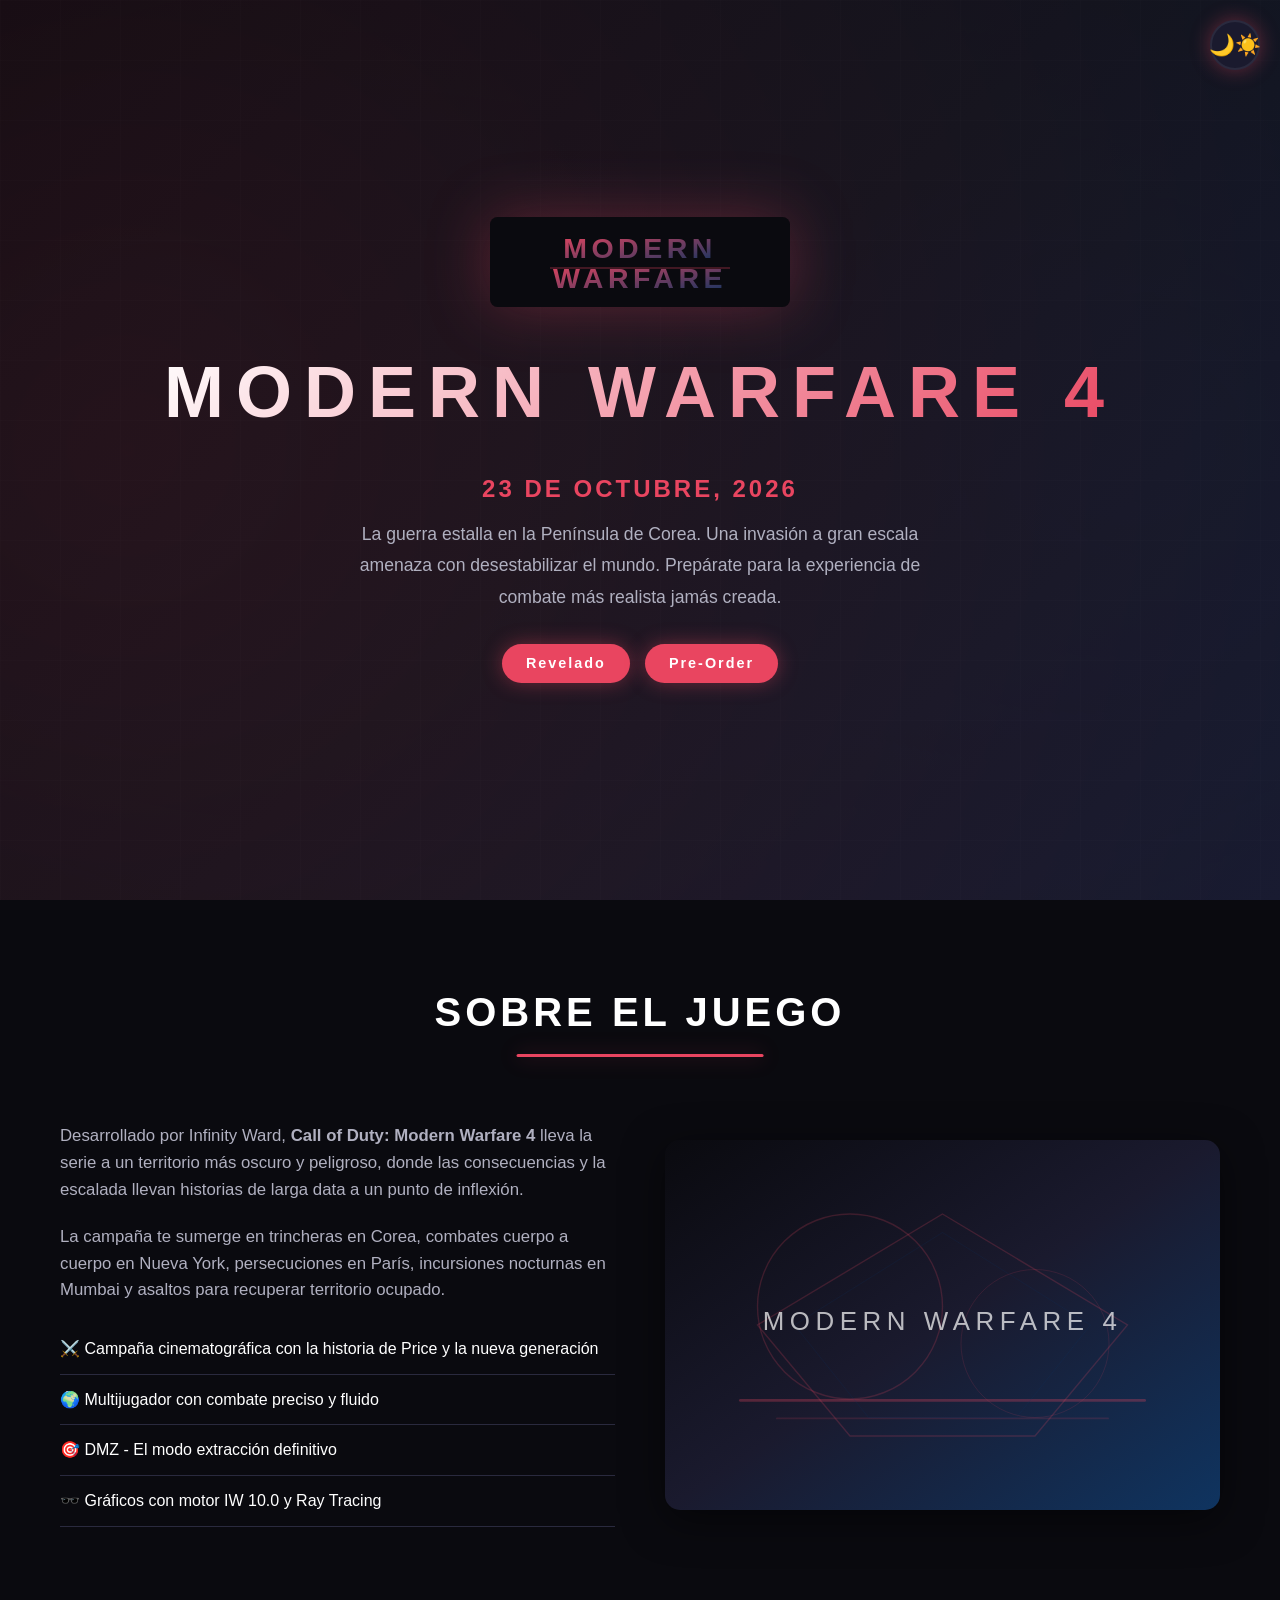
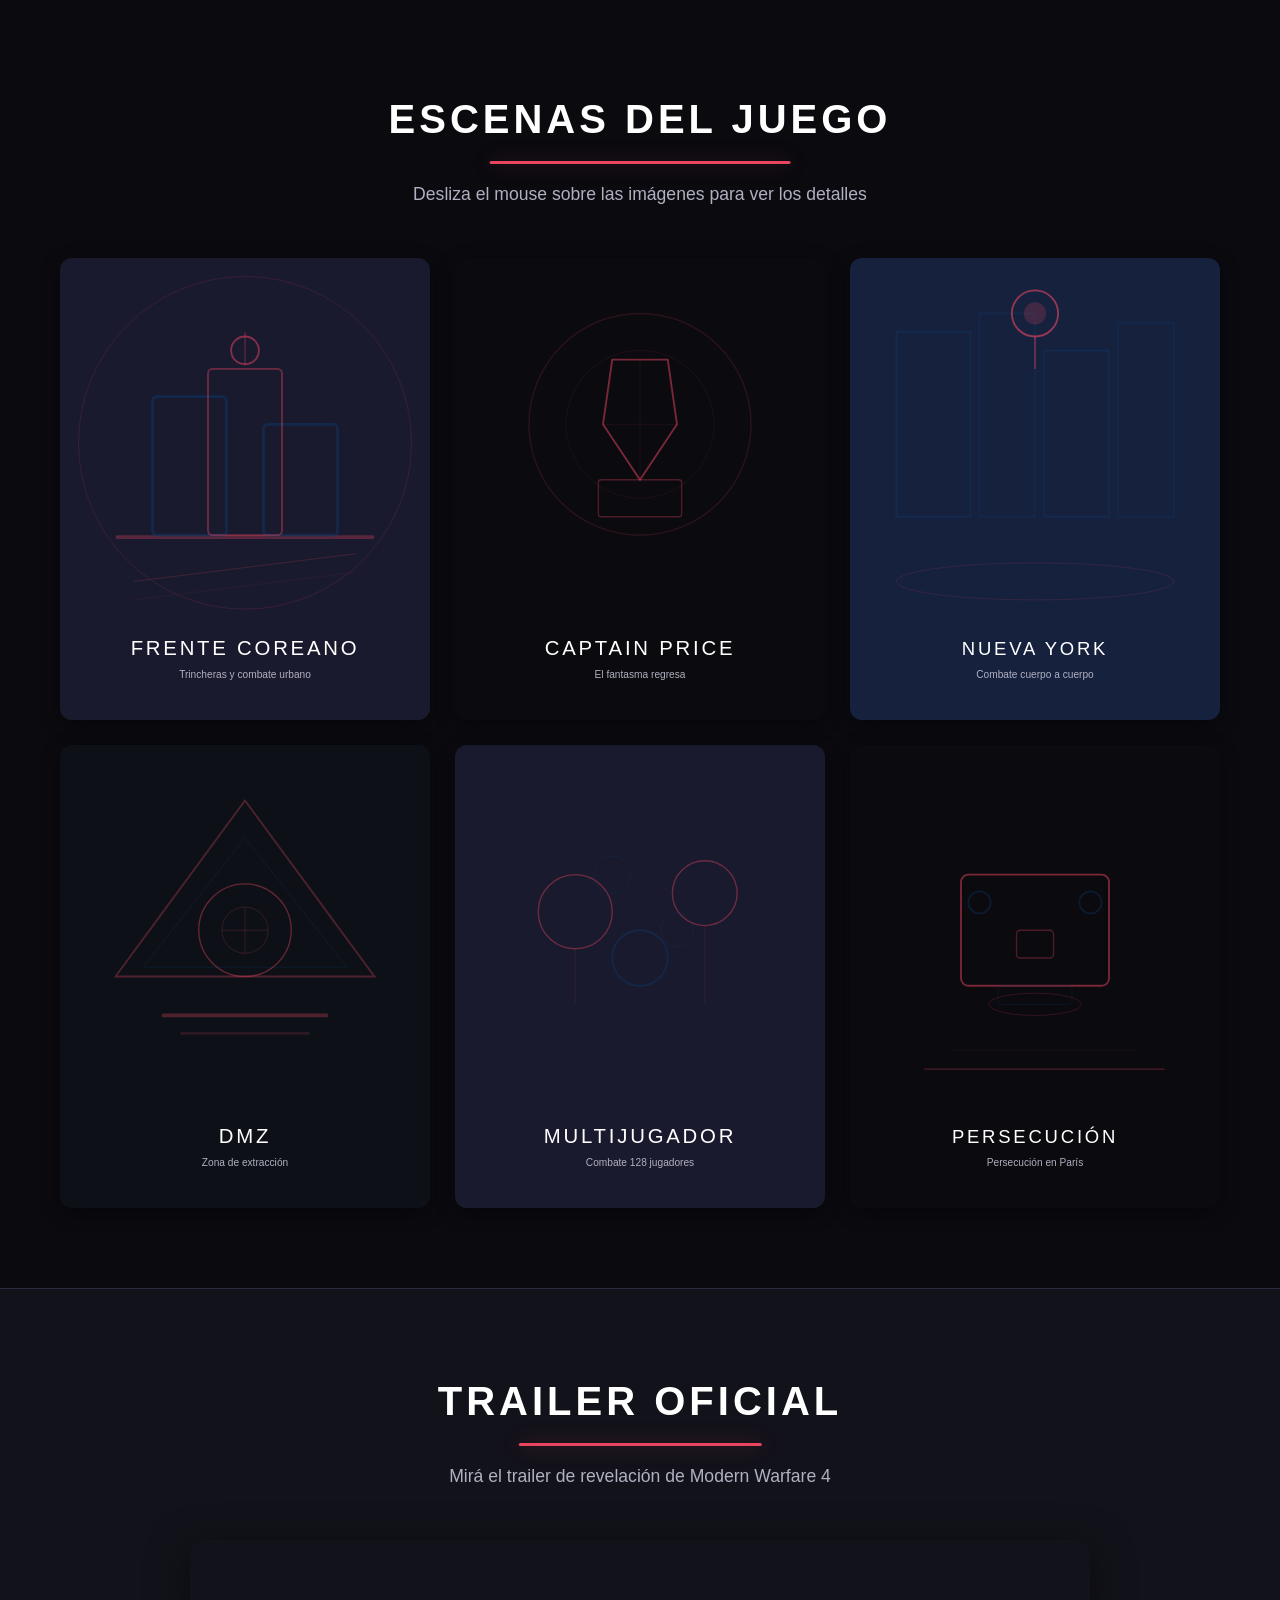
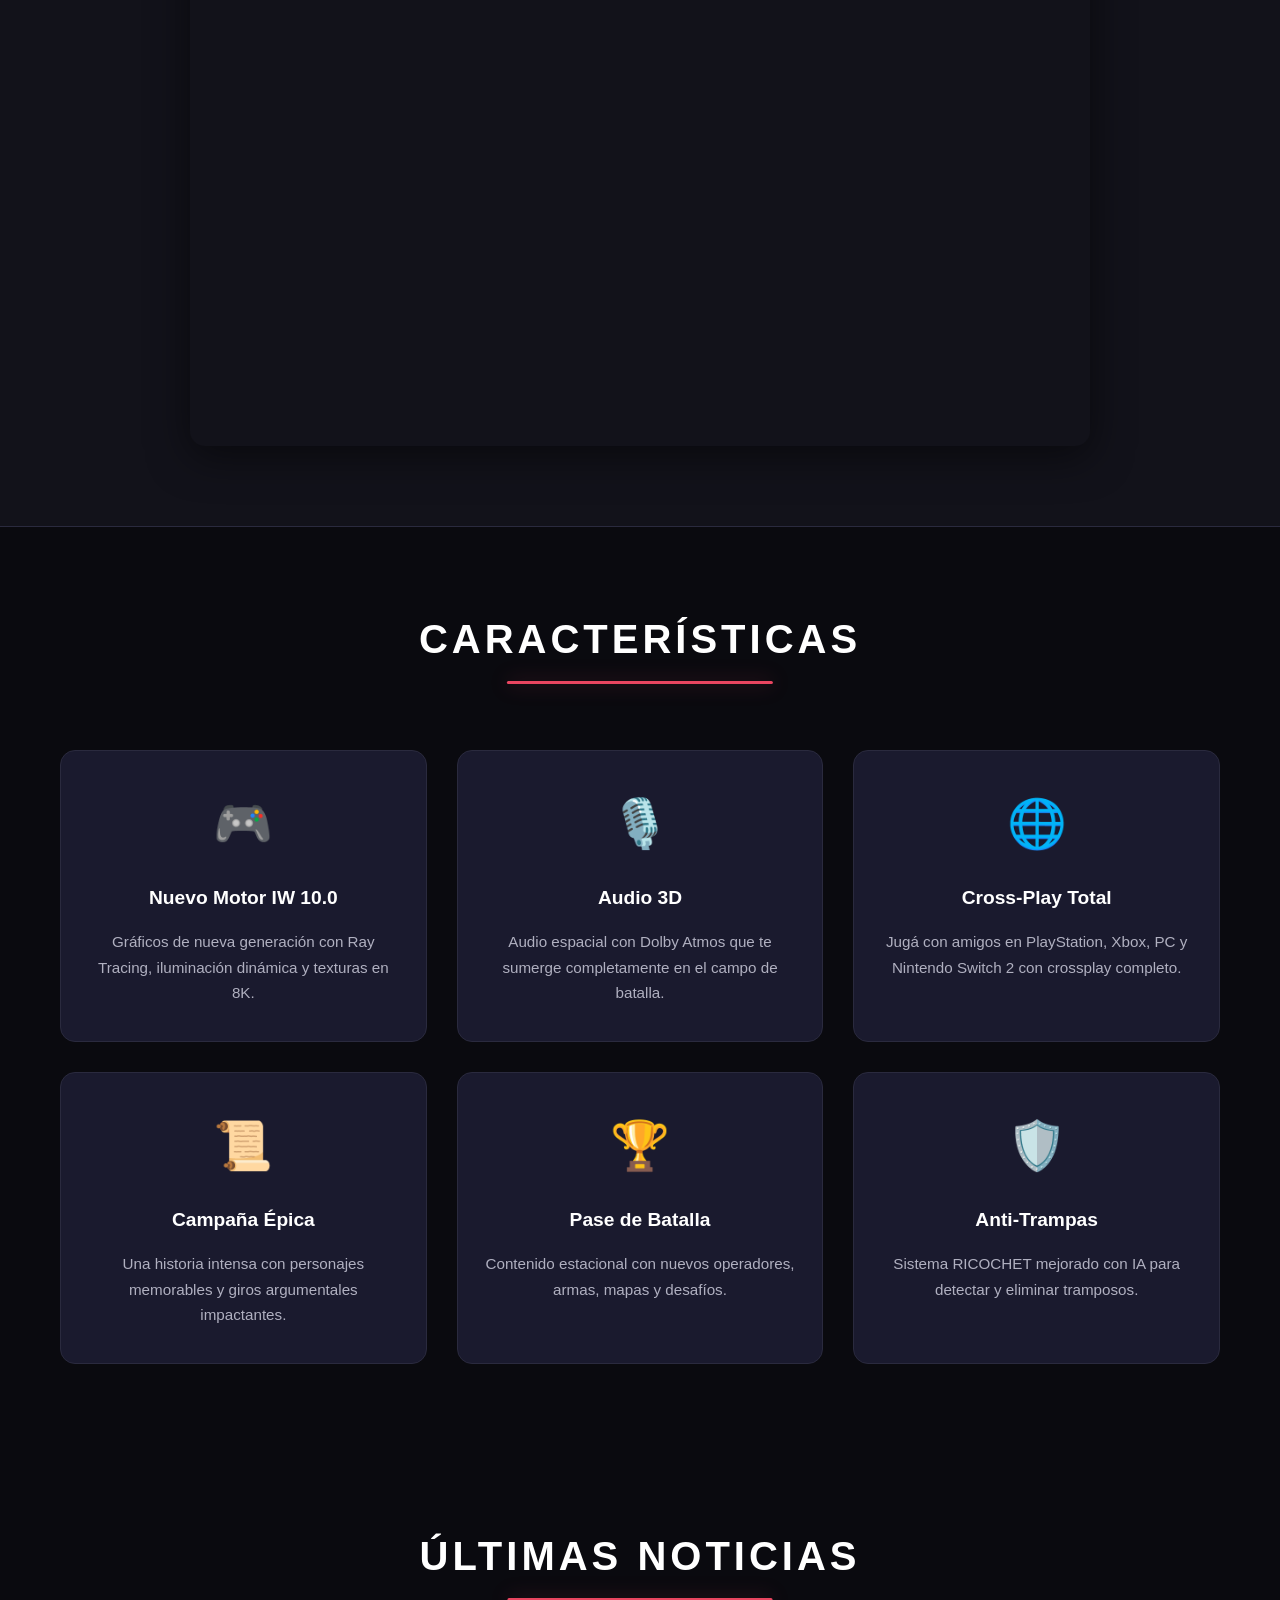
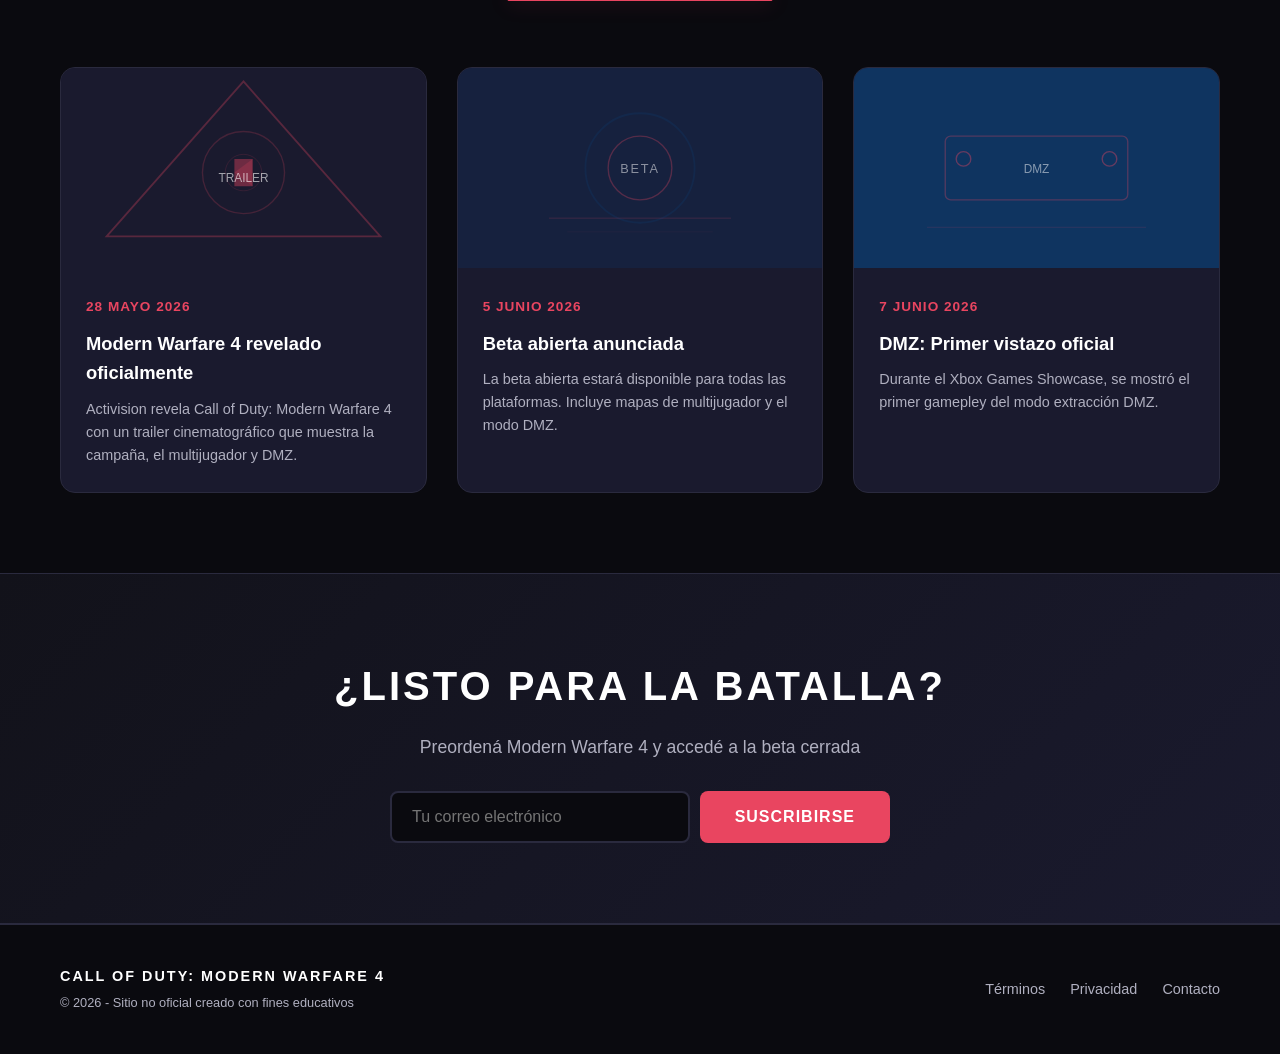
==== index.html @ 4dab0ad5 "refactor: rename js/ folder to java/" ====
<!DOCTYPE html>
<html lang="es">
<head>
  <meta charset="UTF-8">
  <meta name="viewport" content="width=device-width, initial-scale=1.0">
  <title>Call of Duty: Modern Warfare 4 - El Nuevo Capítulo</title>
  <link rel="stylesheet" href="css/styles.css">
</head>
<body>

  <div class="theme-toggle-container">
    <button id="themeToggle" class="theme-toggle" aria-label="Cambiar tema">
      <span class="icon-dark">🌙</span>
      <span class="icon-light">☀️</span>
    </button>
  </div>

  <header class="hero">
    <div class="hero-overlay"></div>
    <div class="hero-content">
      <img src="img/logo.svg" alt="Call of Duty Modern Warfare" class="hero-logo">
      <h1>MODERN WARFARE 4</h1>
      <p class="hero-subtitle">23 de Octubre, 2026</p>
      <p class="hero-desc">La guerra estalla en la Península de Corea. Una invasión a gran escala amenaza con desestabilizar el mundo. Prepárate para la experiencia de combate más realista jamás creada.</p>
      <div class="hero-badges">
        <span class="badge">Revelado</span>
        <span class="badge">Pre-Order</span>
      </div>
    </div>
  </header>

  <section class="about section">
    <div class="container">
      <h2 class="section-title">SOBRE EL JUEGO</h2>
      <div class="about-grid">
        <div class="about-text">
          <p>Desarrollado por Infinity Ward, <strong>Call of Duty: Modern Warfare 4</strong> lleva la serie a un territorio más oscuro y peligroso, donde las consecuencias y la escalada llevan historias de larga data a un punto de inflexión.</p>
          <p>La campaña te sumerge en trincheras en Corea, combates cuerpo a cuerpo en Nueva York, persecuciones en París, incursiones nocturnas en Mumbai y asaltos para recuperar territorio ocupado.</p>
          <ul class="features-list">
            <li>⚔️ Campaña cinematográfica con la historia de Price y la nueva generación</li>
            <li>🌍 Multijugador con combate preciso y fluido</li>
            <li>🎯 DMZ - El modo extracción definitivo</li>
            <li>🕶️ Gráficos con motor IW 10.0 y Ray Tracing</li>
          </ul>
        </div>
        <div class="about-image">
          <div class="image-card">
            <img src="img/screenshot1.svg" alt="Captura del juego">
            <div class="image-overlay">Nueva campaña cinematográfica</div>
          </div>
        </div>
      </div>
    </div>
  </section>

  <section class="gallery section">
    <div class="container">
      <h2 class="section-title">ESCENAS DEL JUEGO</h2>
      <p class="section-subtitle">Desliza el mouse sobre las imágenes para ver los detalles</p>
      <div class="gallery-grid">
        <div class="gallery-item">
          <img src="img/gallery1.svg" alt="Combate urbano en Corea">
          <div class="gallery-info">
            <h3>Frente Coreano</h3>
            <p>Combates en trincheras y ciudades devastadas</p>
          </div>
        </div>
        <div class="gallery-item">
          <img src="img/gallery2.svg" alt="Captain Price">
          <div class="gallery-info">
            <h3>Captain Price</h3>
            <p>El legendario capitán regresa con una misión propia</p>
          </div>
        </div>
        <div class="gallery-item">
          <img src="img/gallery3.svg" alt="Nueva York bajo ataque">
          <div class="gallery-info">
            <h3>Nueva York</h3>
            <p>Combate cuerpo a cuerpo en las calles de NY</p>
          </div>
        </div>
        <div class="gallery-item">
          <img src="img/gallery4.svg" alt="Modo DMZ">
          <div class="gallery-info">
            <h3>DMZ</h3>
            <p>El modo extracción definitivo en zona de exclusión</p>
          </div>
        </div>
        <div class="gallery-item">
          <img src="img/gallery5.svg" alt="Multijugador">
          <div class="gallery-info">
            <h3>Multijugador</h3>
            <p>Combate preciso con fluidez y control total</p>
          </div>
        </div>
        <div class="gallery-item">
          <img src="img/gallery6.svg" alt="París">
          <div class="gallery-info">
            <h3>Persecución en París</h3>
            <p>Escenas de alto octanaje por las calles de París</p>
          </div>
        </div>
      </div>
    </div>
  </section>

  <section class="trailer section">
    <div class="container">
      <h2 class="section-title">TRAILER OFICIAL</h2>
      <p class="section-subtitle">Mirá el trailer de revelación de Modern Warfare 4</p>
      <div class="video-container">
        <iframe src="https://www.youtube.com/embed/jLbst85USN8?autoplay=0&rel=0" title="Call of Duty: Modern Warfare 4 - Reveal Trailer" allow="accelerometer; clipboard-write; encrypted-media; gyroscope; picture-in-picture" allowfullscreen></iframe>
      </div>
    </div>
  </section>

  <section class="features section">
    <div class="container">
      <h2 class="section-title">CARACTERÍSTICAS</h2>
      <div class="features-grid">
        <div class="feature-card">
          <div class="feature-icon">🎮</div>
          <h3>Nuevo Motor IW 10.0</h3>
          <p>Gráficos de nueva generación con Ray Tracing, iluminación dinámica y texturas en 8K.</p>
        </div>
        <div class="feature-card">
          <div class="feature-icon">🎙️</div>
          <h3>Audio 3D</h3>
          <p>Audio espacial con Dolby Atmos que te sumerge completamente en el campo de batalla.</p>
        </div>
        <div class="feature-card">
          <div class="feature-icon">🌐</div>
          <h3>Cross-Play Total</h3>
          <p>Jugá con amigos en PlayStation, Xbox, PC y Nintendo Switch 2 con crossplay completo.</p>
        </div>
        <div class="feature-card">
          <div class="feature-icon">📜</div>
          <h3>Campaña Épica</h3>
          <p>Una historia intensa con personajes memorables y giros argumentales impactantes.</p>
        </div>
        <div class="feature-card">
          <div class="feature-icon">🏆</div>
          <h3>Pase de Batalla</h3>
          <p>Contenido estacional con nuevos operadores, armas, mapas y desafíos.</p>
        </div>
        <div class="feature-card">
          <div class="feature-icon">🛡️</div>
          <h3>Anti-Trampas</h3>
          <p>Sistema RICOCHET mejorado con IA para detectar y eliminar tramposos.</p>
        </div>
      </div>
    </div>
  </section>

  <section class="news section">
    <div class="container">
      <h2 class="section-title">ÚLTIMAS NOTICIAS</h2>
      <div class="news-grid">
        <article class="news-card">
          <div class="news-image">
            <img src="img/news1.svg" alt="Trailer revelado">
          </div>
          <div class="news-content">
            <span class="news-date">28 Mayo 2026</span>
            <h3>Modern Warfare 4 revelado oficialmente</h3>
            <p>Activision revela Call of Duty: Modern Warfare 4 con un trailer cinematográfico que muestra la campaña, el multijugador y DMZ.</p>
          </div>
        </article>
        <article class="news-card">
          <div class="news-image">
            <img src="img/news2.svg" alt="Beta anunciada">
          </div>
          <div class="news-content">
            <span class="news-date">5 Junio 2026</span>
            <h3>Beta abierta anunciada</h3>
            <p>La beta abierta estará disponible para todas las plataformas. Incluye mapas de multijugador y el modo DMZ.</p>
          </div>
        </article>
        <article class="news-card">
          <div class="news-image">
            <img src="img/news3.svg" alt="DMZ revelado">
          </div>
          <div class="news-content">
            <span class="news-date">7 Junio 2026</span>
            <h3>DMZ: Primer vistazo oficial</h3>
            <p>Durante el Xbox Games Showcase, se mostró el primer gamepley del modo extracción DMZ.</p>
          </div>
        </article>
      </div>
    </div>
  </section>

  <section class="cta section">
    <div class="container">
      <h2>¿LISTO PARA LA BATALLA?</h2>
      <p>Preordená Modern Warfare 4 y accedé a la beta cerrada</p>
      <form class="newsletter-form" action="mailto:contacto@modernwarfare.com" method="post" enctype="text/plain">
        <input type="email" name="email" placeholder="Tu correo electrónico" required>
        <button type="submit">Suscribirse</button>
      </form>
    </div>
  </section>

  <footer class="footer">
    <div class="container">
      <div class="footer-content">
        <div class="footer-brand">
          <h3>CALL OF DUTY: MODERN WARFARE 4</h3>
          <p>&copy; 2026 - Sitio no oficial creado con fines educativos</p>
        </div>
        <div class="footer-links">
          <a href="#">Términos</a>
          <a href="#">Privacidad</a>
          <a href="#">Contacto</a>
        </div>
      </div>
    </div>
  </footer>

  <script src="java/script.js"></script>
</body>
</html>
---- css/styles.css ----
:root {
  --bg-primary: #0a0a0f;
  --bg-secondary: #12121a;
  --bg-card: #1a1a2e;
  --text-primary: #ffffff;
  --text-secondary: #b0b0c0;
  --accent: #e94560;
  --accent-hover: #ff6b81;
  --border: #2a2a3e;
  --shadow: rgba(233, 69, 96, 0.3);
  --glow: 0 0 20px rgba(233, 69, 96, 0.4);
}

[data-theme="light"] {
  --bg-primary: #f0f0f5;
  --bg-secondary: #ffffff;
  --bg-card: #e8e8f0;
  --text-primary: #1a1a2e;
  --text-secondary: #555570;
  --accent: #d6304a;
  --accent-hover: #b8283e;
  --border: #d0d0da;
  --shadow: rgba(214, 48, 74, 0.25);
  --glow: 0 0 20px rgba(214, 48, 74, 0.2);
}

* {
  margin: 0;
  padding: 0;
  box-sizing: border-box;
}

html {
  scroll-behavior: smooth;
}

body {
  font-family: 'Segoe UI', Tahoma, Geneva, Verdana, sans-serif;
  background-color: var(--bg-primary);
  color: var(--text-primary);
  line-height: 1.6;
  transition: background-color 0.5s ease, color 0.5s ease;
  overflow-x: hidden;
}

.container {
  max-width: 1200px;
  margin: 0 auto;
  padding: 0 20px;
}

.section {
  padding: 80px 0;
}

.section-title {
  font-size: 2.5rem;
  text-align: center;
  margin-bottom: 1rem;
  letter-spacing: 4px;
  position: relative;
  display: inline-block;
  left: 50%;
  transform: translateX(-50%);
}

.section-title::after {
  content: '';
  display: block;
  width: 60%;
  height: 3px;
  background: var(--accent);
  margin: 10px auto 0;
  border-radius: 2px;
  box-shadow: var(--glow);
}

.section-subtitle {
  text-align: center;
  color: var(--text-secondary);
  margin-bottom: 50px;
  font-size: 1.1rem;
}

.theme-toggle-container {
  position: fixed;
  top: 20px;
  right: 20px;
  z-index: 1000;
}

.theme-toggle {
  background: var(--bg-card);
  border: 2px solid var(--border);
  color: var(--text-primary);
  width: 50px;
  height: 50px;
  border-radius: 50%;
  cursor: pointer;
  font-size: 1.3rem;
  display: flex;
  align-items: center;
  justify-content: center;
  transition: all 0.4s ease;
  box-shadow: var(--glow);
}

.theme-toggle:hover {
  transform: scale(1.1);
  box-shadow: 0 0 30px var(--shadow);
}

[data-theme="dark"] .icon-light {
  display: none;
}

[data-theme="dark"] .icon-dark {
  display: inline;
}

[data-theme="light"] .icon-light {
  display: inline;
}

[data-theme="light"] .icon-dark {
  display: none;
}

.hero {
  min-height: 100vh;
  display: flex;
  align-items: center;
  justify-content: center;
  position: relative;
  background: linear-gradient(135deg, var(--bg-primary) 0%, var(--bg-secondary) 50%, var(--bg-card) 100%);
  overflow: hidden;
  transition: background 0.5s ease;
}

.hero::before {
  content: '';
  position: absolute;
  top: -50%;
  left: -50%;
  width: 200%;
  height: 200%;
  background: radial-gradient(circle at 30% 50%, var(--accent) 0%, transparent 60%),
              radial-gradient(circle at 70% 50%, #0f3460 0%, transparent 60%);
  opacity: 0.1;
  animation: heroGlow 10s ease-in-out infinite alternate;
}

@keyframes heroGlow {
  0% { transform: translate(0, 0) rotate(0deg); opacity: 0.1; }
  50% { opacity: 0.15; }
  100% { transform: translate(-5%, -5%) rotate(5deg); opacity: 0.1; }
}

.hero-overlay {
  position: absolute;
  inset: 0;
  background: url("data:image/svg+xml,%3Csvg width='60' height='60' xmlns='http://www.w3.org/2000/svg'%3E%3Cdefs%3E%3Cpattern id='grid' width='60' height='60' patternUnits='userSpaceOnUse'%3E%3Cpath d='M 60 0 L 0 0 0 60' fill='none' stroke='rgba(255,255,255,0.03)' stroke-width='1'/%3E%3C/pattern%3E%3C/defs%3E%3Crect width='60' height='60' fill='url(%23grid)'/%3E%3C/svg%3E");
  opacity: 0.5;
}

.hero-content {
  text-align: center;
  z-index: 1;
  padding: 20px;
  animation: fadeInUp 1s ease;
}

@keyframes fadeInUp {
  from { opacity: 0; transform: translateY(40px); }
  to { opacity: 1; transform: translateY(0); }
}

.hero-logo {
  max-width: 300px;
  margin-bottom: 20px;
  filter: drop-shadow(0 0 30px var(--shadow));
  animation: pulseLogo 3s ease-in-out infinite;
}

@keyframes pulseLogo {
  0%, 100% { filter: drop-shadow(0 0 20px var(--shadow)); }
  50% { filter: drop-shadow(0 0 40px var(--shadow)); }
}

.hero h1 {
  font-size: 4.5rem;
  font-weight: 900;
  letter-spacing: 12px;
  background: linear-gradient(135deg, var(--text-primary) 0%, var(--accent) 50%, var(--text-primary) 100%);
  background-size: 200% 200%;
  -webkit-background-clip: text;
  -webkit-text-fill-color: transparent;
  background-clip: text;
  animation: gradientShift 4s ease-in-out infinite;
}

@keyframes gradientShift {
  0%, 100% { background-position: 0% 50%; }
  50% { background-position: 100% 50%; }
}

.hero-subtitle {
  font-size: 1.5rem;
  color: var(--accent);
  margin: 20px 0 10px;
  font-weight: 600;
  text-transform: uppercase;
  letter-spacing: 3px;
}

.hero-desc {
  font-size: 1.1rem;
  color: var(--text-secondary);
  max-width: 600px;
  margin: 0 auto 30px;
  line-height: 1.8;
}

.hero-badges {
  display: flex;
  gap: 15px;
  justify-content: center;
  flex-wrap: wrap;
}

.badge {
  background: var(--accent);
  color: white;
  padding: 8px 24px;
  border-radius: 25px;
  font-weight: 700;
  font-size: 0.9rem;
  letter-spacing: 2px;
  box-shadow: var(--glow);
  animation: badgePulse 2s ease-in-out infinite;
}

@keyframes badgePulse {
  0%, 100% { transform: scale(1); }
  50% { transform: scale(1.05); }
}

.about-grid {
  display: grid;
  grid-template-columns: 1fr 1fr;
  gap: 50px;
  align-items: center;
  margin-top: 50px;
}

.about-text p {
  margin-bottom: 20px;
  color: var(--text-secondary);
  font-size: 1.05rem;
}

.features-list {
  list-style: none;
  margin-top: 20px;
}

.features-list li {
  padding: 12px 0;
  border-bottom: 1px solid var(--border);
  font-size: 1rem;
  transition: color 0.3s ease, padding-left 0.3s ease;
}

.features-list li:hover {
  color: var(--accent);
  padding-left: 10px;
}

.image-card {
  position: relative;
  border-radius: 15px;
  overflow: hidden;
  box-shadow: 0 10px 40px rgba(0, 0, 0, 0.5);
  transition: all 0.5s ease;
  cursor: pointer;
}

.image-card:hover {
  transform: scale(1.03);
  box-shadow: 0 15px 50px var(--shadow);
}

.image-card img {
  width: 100%;
  height: 100%;
  object-fit: cover;
  display: block;
  transition: transform 0.5s ease;
}

.image-card:hover img {
  transform: scale(1.1);
}

.image-overlay {
  position: absolute;
  bottom: 0;
  left: 0;
  right: 0;
  padding: 30px 20px;
  background: linear-gradient(transparent, rgba(0, 0, 0, 0.9));
  color: white;
  font-size: 1.2rem;
  font-weight: 600;
  transform: translateY(100%);
  transition: transform 0.4s ease;
}

.image-card:hover .image-overlay {
  transform: translateY(0);
}

.gallery-grid {
  display: grid;
  grid-template-columns: repeat(3, 1fr);
  gap: 25px;
}

.gallery-item {
  position: relative;
  border-radius: 12px;
  overflow: hidden;
  cursor: pointer;
  box-shadow: 0 5px 20px rgba(0, 0, 0, 0.3);
  transition: all 0.5s ease;
  aspect-ratio: 4/5;
}

.gallery-item:hover {
  transform: scale(1.05) translateY(-10px);
  box-shadow: 0 20px 60px var(--shadow);
  z-index: 10;
}

.gallery-item img {
  width: 100%;
  height: 100%;
  object-fit: cover;
  display: block;
  transition: transform 0.6s ease;
}

.gallery-item:hover img {
  transform: scale(1.15);
}

.gallery-info {
  position: absolute;
  bottom: 0;
  left: 0;
  right: 0;
  padding: 25px 20px;
  background: linear-gradient(transparent 0%, rgba(0, 0, 0, 0.95) 100%);
  color: white;
  transform: translateY(100%);
  transition: transform 0.4s ease;
}

.gallery-item:hover .gallery-info {
  transform: translateY(0);
}

.gallery-info h3 {
  font-size: 1.1rem;
  margin-bottom: 5px;
  color: var(--accent);
}

.gallery-info p {
  font-size: 0.85rem;
  opacity: 0.9;
}

.trailer {
  background: var(--bg-secondary);
  border-top: 1px solid var(--border);
  border-bottom: 1px solid var(--border);
}

.video-container {
  position: relative;
  width: 100%;
  max-width: 900px;
  margin: 0 auto;
  aspect-ratio: 16/9;
  border-radius: 15px;
  overflow: hidden;
  box-shadow: 0 10px 40px rgba(0, 0, 0, 0.5);
  transition: box-shadow 0.4s ease;
}

.video-container:hover {
  box-shadow: 0 15px 50px var(--shadow);
}

.video-container iframe {
  width: 100%;
  height: 100%;
  border: none;
}

.features-grid {
  display: grid;
  grid-template-columns: repeat(3, 1fr);
  gap: 30px;
  margin-top: 50px;
}

.feature-card {
  background: var(--bg-card);
  border: 1px solid var(--border);
  border-radius: 15px;
  padding: 35px 25px;
  text-align: center;
  transition: all 0.4s ease;
  position: relative;
  overflow: hidden;
}

.feature-card::before {
  content: '';
  position: absolute;
  top: 0;
  left: 0;
  right: 0;
  height: 3px;
  background: var(--accent);
  transform: scaleX(0);
  transition: transform 0.4s ease;
}

.feature-card:hover::before {
  transform: scaleX(1);
}

.feature-card:hover {
  transform: translateY(-10px);
  box-shadow: 0 15px 40px var(--shadow);
  border-color: var(--accent);
}

.feature-icon {
  font-size: 3rem;
  margin-bottom: 20px;
  transition: transform 0.4s ease;
}

.feature-card:hover .feature-icon {
  transform: scale(1.2) rotate(10deg);
}

.feature-card h3 {
  font-size: 1.2rem;
  margin-bottom: 15px;
  color: var(--text-primary);
}

.feature-card p {
  color: var(--text-secondary);
  font-size: 0.95rem;
  line-height: 1.7;
}

.news-grid {
  display: grid;
  grid-template-columns: repeat(3, 1fr);
  gap: 30px;
  margin-top: 50px;
}

.news-card {
  background: var(--bg-card);
  border-radius: 15px;
  overflow: hidden;
  transition: all 0.4s ease;
  border: 1px solid var(--border);
}

.news-card:hover {
  transform: translateY(-10px);
  box-shadow: 0 15px 40px var(--shadow);
  border-color: var(--accent);
}

.news-image {
  overflow: hidden;
  height: 200px;
}

.news-image img {
  width: 100%;
  height: 100%;
  object-fit: cover;
  transition: transform 0.6s ease;
}

.news-card:hover .news-image img {
  transform: scale(1.1);
}

.news-content {
  padding: 25px;
}

.news-date {
  color: var(--accent);
  font-size: 0.85rem;
  font-weight: 600;
  text-transform: uppercase;
  letter-spacing: 1px;
}

.news-content h3 {
  margin: 10px 0;
  font-size: 1.15rem;
}

.news-content p {
  color: var(--text-secondary);
  font-size: 0.9rem;
  line-height: 1.6;
}

.cta {
  text-align: center;
  background: linear-gradient(135deg, var(--bg-secondary) 0%, var(--bg-card) 100%);
  border-top: 1px solid var(--border);
  border-bottom: 1px solid var(--border);
}

.cta h2 {
  font-size: 2.5rem;
  margin-bottom: 15px;
  letter-spacing: 3px;
}

.cta p {
  color: var(--text-secondary);
  font-size: 1.1rem;
  margin-bottom: 30px;
}

.newsletter-form {
  display: flex;
  gap: 10px;
  max-width: 500px;
  margin: 0 auto;
  justify-content: center;
}

.newsletter-form input {
  flex: 1;
  padding: 15px 20px;
  border: 2px solid var(--border);
  border-radius: 8px;
  background: var(--bg-primary);
  color: var(--text-primary);
  font-size: 1rem;
  outline: none;
  transition: border-color 0.3s ease;
  min-width: 200px;
}

.newsletter-form input:focus {
  border-color: var(--accent);
  box-shadow: var(--glow);
}

.newsletter-form button {
  padding: 15px 35px;
  background: var(--accent);
  color: white;
  border: none;
  border-radius: 8px;
  font-size: 1rem;
  font-weight: 700;
  cursor: pointer;
  transition: all 0.3s ease;
  text-transform: uppercase;
  letter-spacing: 1px;
}

.newsletter-form button:hover {
  background: var(--accent-hover);
  transform: translateY(-2px);
  box-shadow: 0 10px 30px var(--shadow);
}

.footer {
  padding: 40px 0;
  border-top: 1px solid var(--border);
}

.footer-content {
  display: flex;
  justify-content: space-between;
  align-items: center;
}

.footer-brand h3 {
  font-size: 0.9rem;
  letter-spacing: 2px;
  margin-bottom: 5px;
}

.footer-brand p {
  color: var(--text-secondary);
  font-size: 0.8rem;
}

.footer-links {
  display: flex;
  gap: 25px;
}

.footer-links a {
  color: var(--text-secondary);
  text-decoration: none;
  font-size: 0.9rem;
  transition: color 0.3s ease;
}

.footer-links a:hover {
  color: var(--accent);
}

@media (max-width: 1024px) {
  .gallery-grid {
    grid-template-columns: repeat(2, 1fr);
  }

  .features-grid {
    grid-template-columns: repeat(2, 1fr);
  }

  .news-grid {
    grid-template-columns: repeat(2, 1fr);
  }
}

@media (max-width: 768px) {
  .hero h1 {
    font-size: 2.5rem;
    letter-spacing: 6px;
  }

  .hero-subtitle {
    font-size: 1.1rem;
  }

  .hero-desc {
    font-size: 0.95rem;
  }

  .section {
    padding: 50px 0;
  }

  .section-title {
    font-size: 1.8rem;
  }

  .about-grid {
    grid-template-columns: 1fr;
  }

  .gallery-grid {
    grid-template-columns: 1fr 1fr;
  }

  .features-grid {
    grid-template-columns: 1fr;
  }

  .news-grid {
    grid-template-columns: 1fr;
  }

  .footer-content {
    flex-direction: column;
    gap: 20px;
    text-align: center;
  }

  .newsletter-form {
    flex-direction: column;
    align-items: center;
  }

  .newsletter-form input {
    width: 100%;
    min-width: unset;
  }

  .theme-toggle-container {
    top: 10px;
    right: 10px;
  }

  .theme-toggle {
    width: 40px;
    height: 40px;
    font-size: 1rem;
  }
}

@media (max-width: 480px) {
  .gallery-grid {
    grid-template-columns: 1fr;
  }

  .hero-logo {
    max-width: 200px;
  }
}
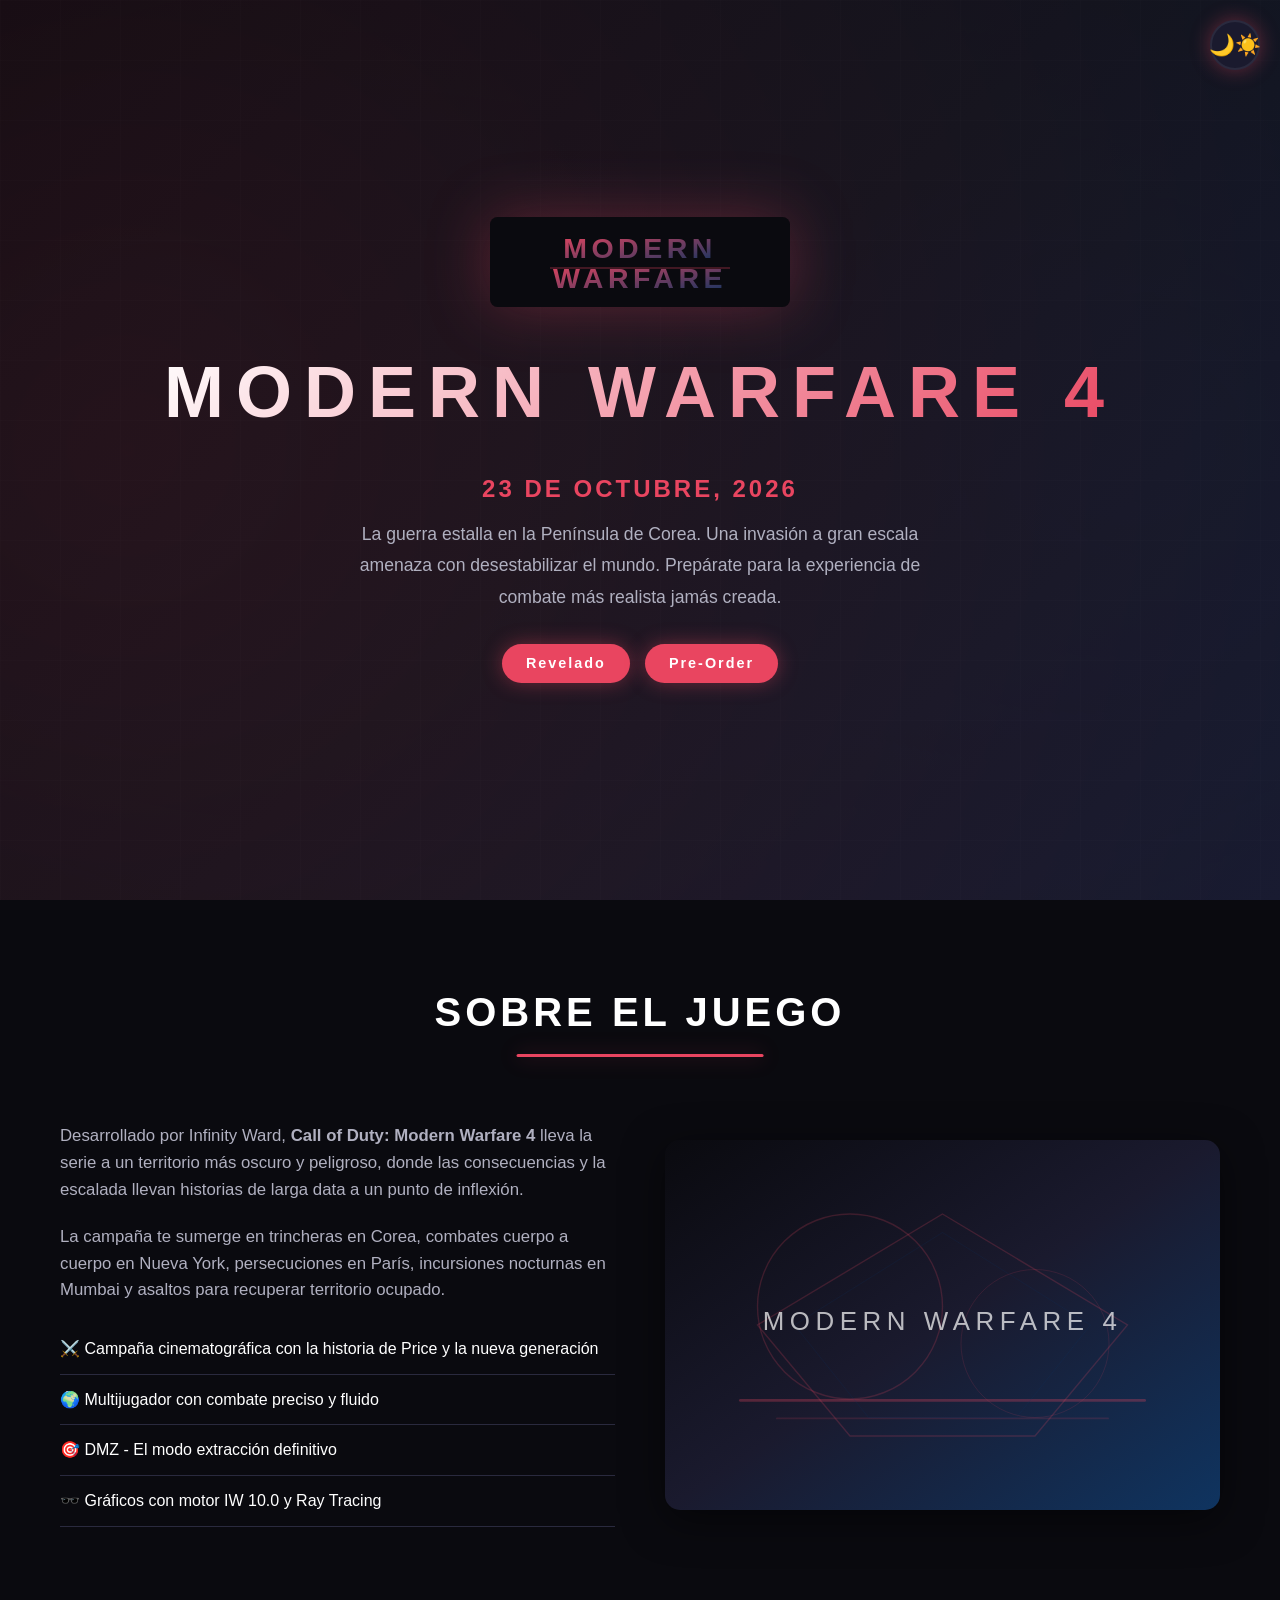
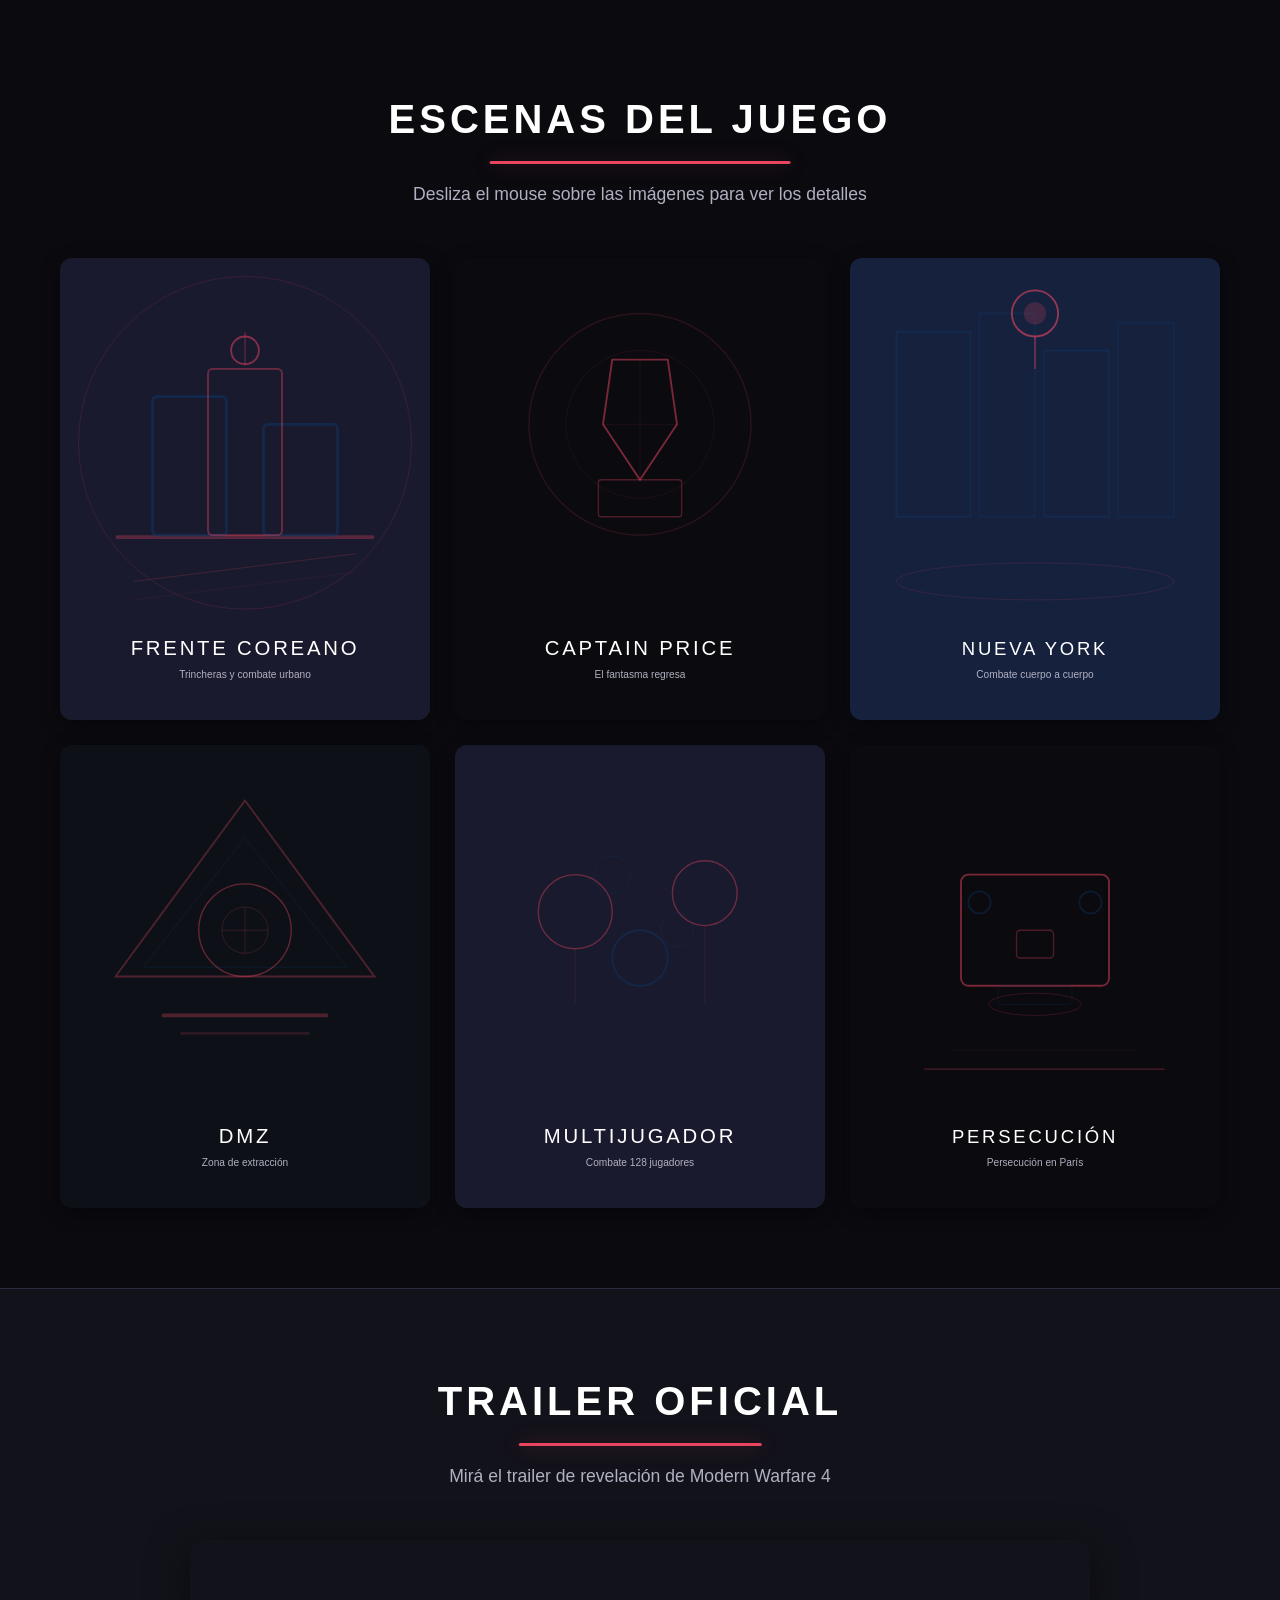
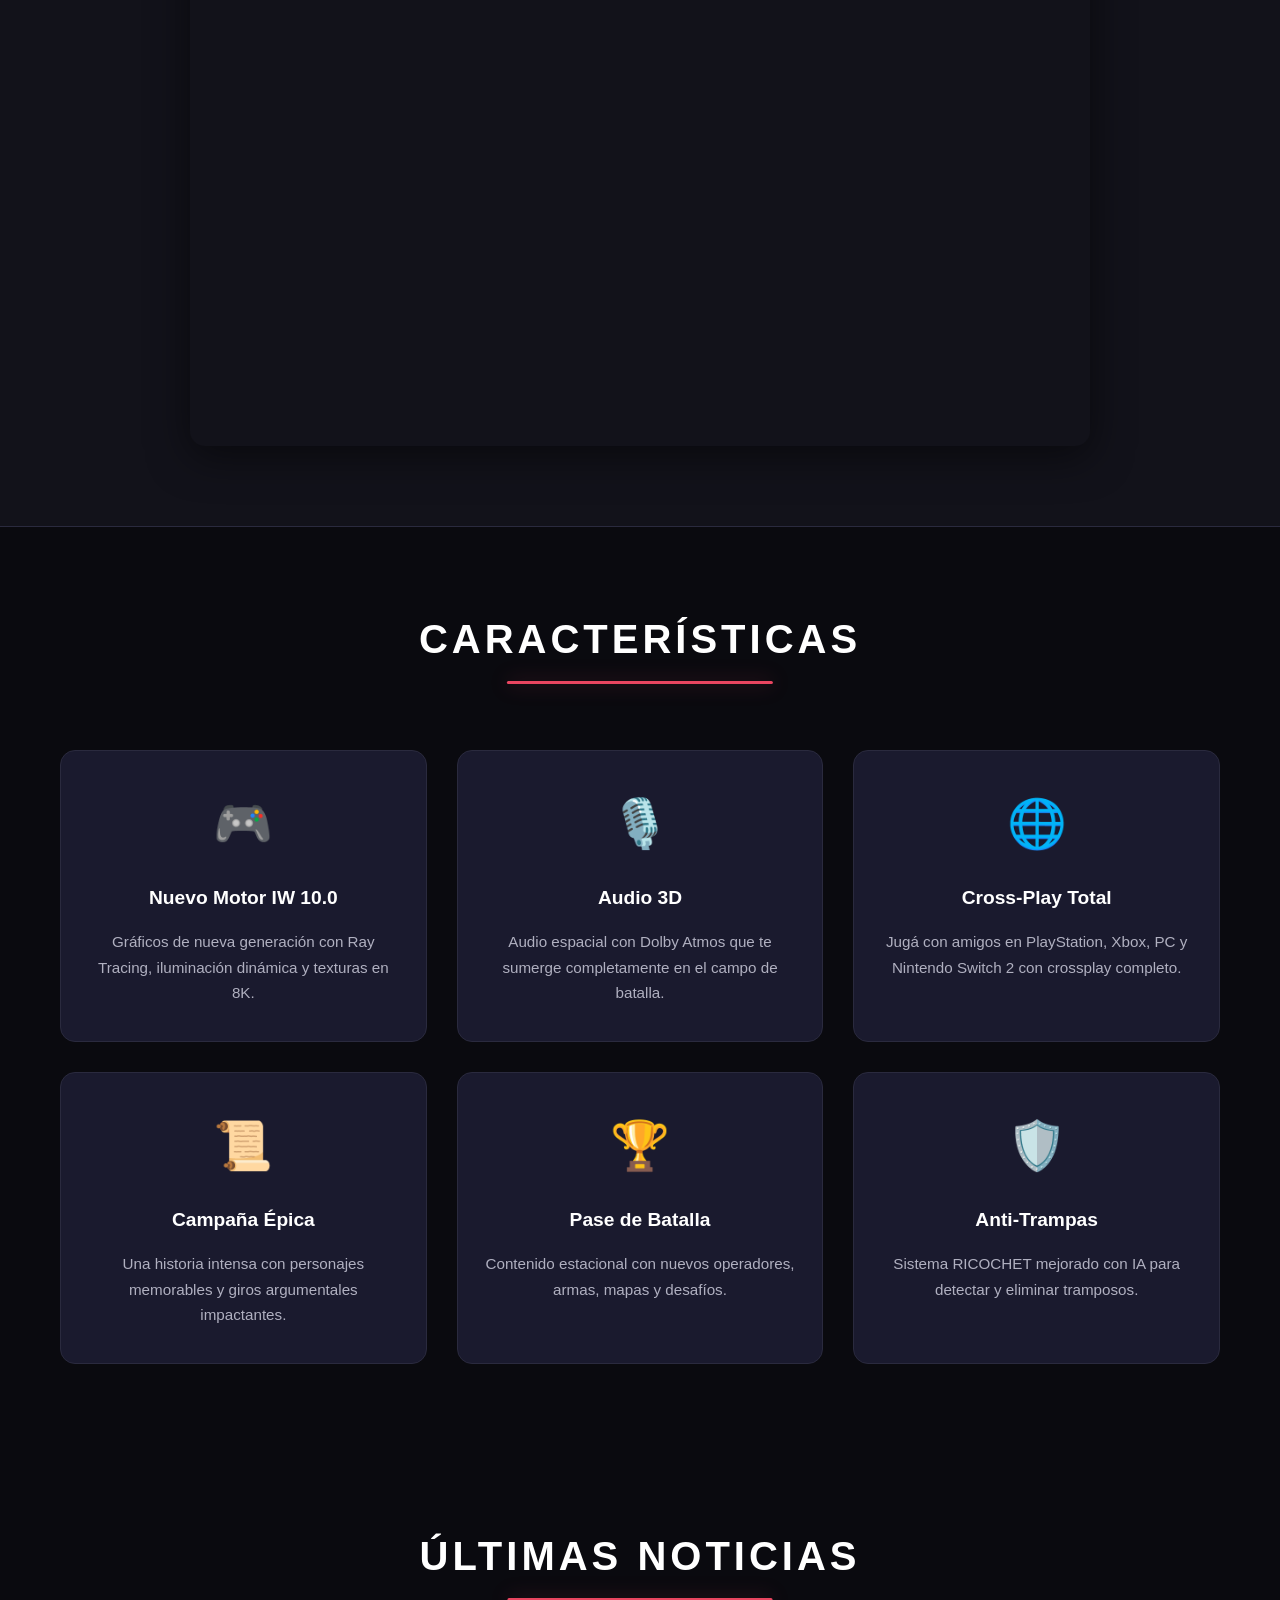
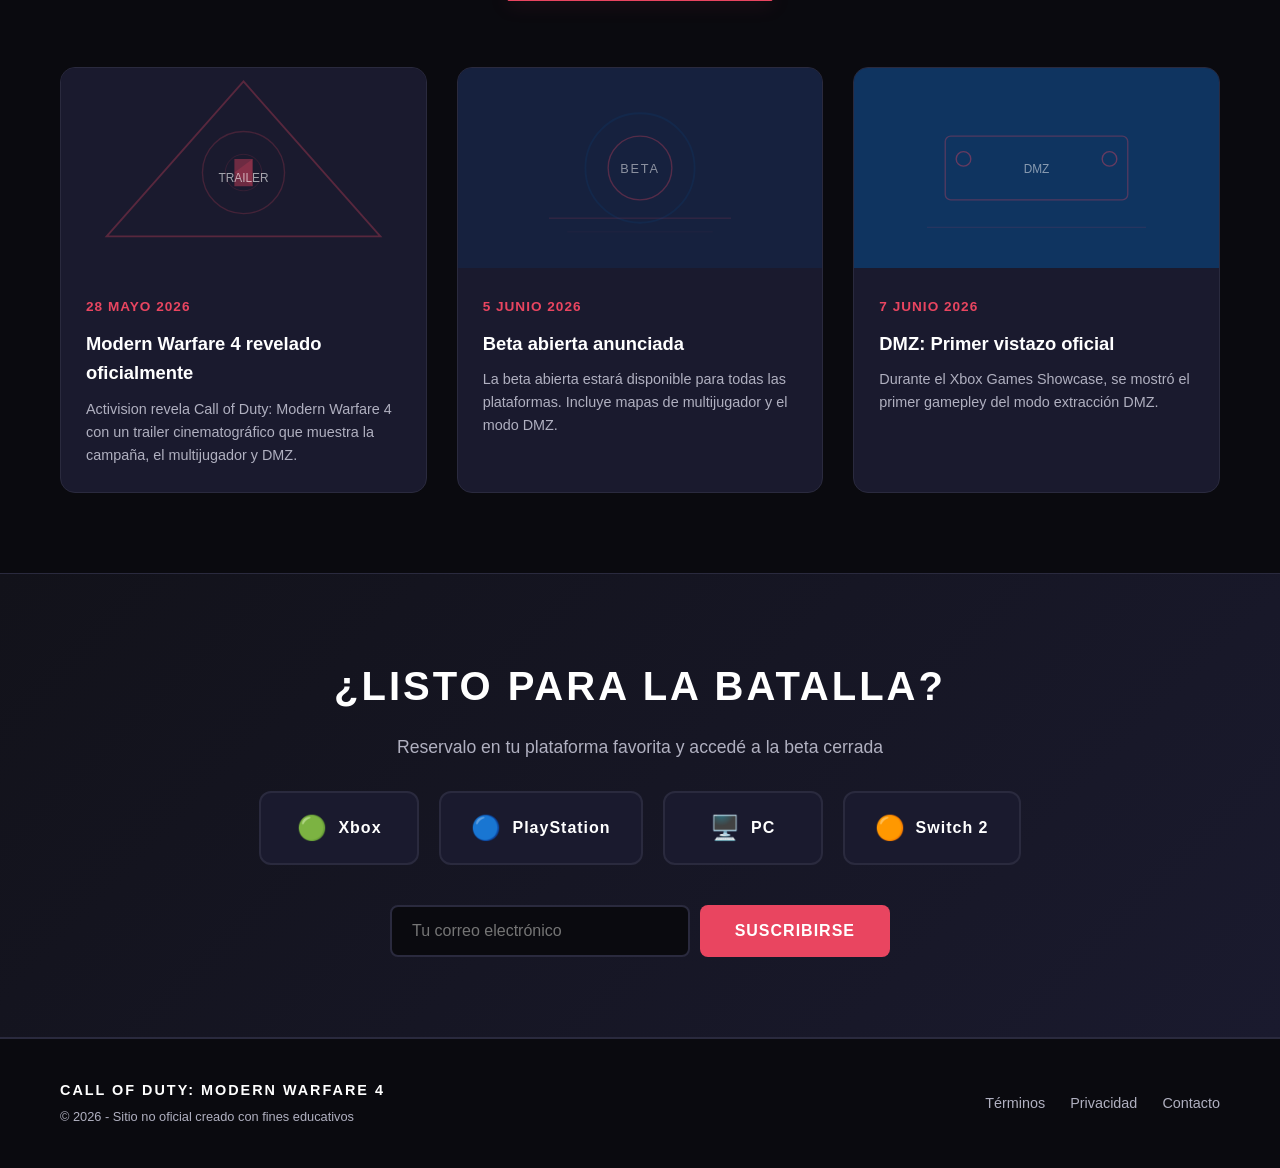
==== commit 68d064a4: "feat: add platform-specific pre-order buttons (Xbox, PS, PC, Switch 2)" ====
--- a/index.html
+++ b/index.html
@@ -109,7 +109,7 @@
       <h2 class="section-title">TRAILER OFICIAL</h2>
       <p class="section-subtitle">Mirá el trailer de revelación de Modern Warfare 4</p>
       <div class="video-container">
-        <iframe src="https://www.youtube.com/embed/jLbst85USN8?autoplay=0&rel=0" title="Call of Duty: Modern Warfare 4 - Reveal Trailer" allow="accelerometer; clipboard-write; encrypted-media; gyroscope; picture-in-picture" allowfullscreen></iframe>
+        <iframe src="https://www.youtube.com/embed/jLbst85USN8?autoplay=0&rel=0&cc_load_policy=1&cc_lang_pref=es&hl=es" title="Call of Duty: Modern Warfare 4 - Tráiler oficial de revelación" allow="accelerometer; clipboard-write; encrypted-media; gyroscope; picture-in-picture" allowfullscreen></iframe>
       </div>
     </div>
   </section>
@@ -193,7 +193,25 @@
   <section class="cta section">
     <div class="container">
       <h2>¿LISTO PARA LA BATALLA?</h2>
-      <p>Preordená Modern Warfare 4 y accedé a la beta cerrada</p>
+      <p>Reservalo en tu plataforma favorita y accedé a la beta cerrada</p>
+      <div class="platform-buttons">
+        <a href="https://www.xbox.com/es-ES/games/store/call-of-duty-modern-warfare-4-edicion-de-archivo-windows/9PK3G146XXVF" target="_blank" class="platform-btn xbox">
+          <span class="platform-icon">🟢</span>
+          <span class="platform-name">Xbox</span>
+        </a>
+        <a href="https://store.playstation.com/es-py/product/UP0002-PPSA01649_00-CODMW4VAULT00001" target="_blank" class="platform-btn playstation">
+          <span class="platform-icon">🔵</span>
+          <span class="platform-name">PlayStation</span>
+        </a>
+        <a href="https://www.callofduty.com/playnow/modernwarfare4" target="_blank" class="platform-btn pc">
+          <span class="platform-icon">🖥️</span>
+          <span class="platform-name">PC</span>
+        </a>
+        <a href="https://www.callofduty.com/playnow/modernwarfare4" target="_blank" class="platform-btn switch">
+          <span class="platform-icon">🟠</span>
+          <span class="platform-name">Switch 2</span>
+        </a>
+      </div>
       <form class="newsletter-form" action="mailto:contacto@modernwarfare.com" method="post" enctype="text/plain">
         <input type="email" name="email" placeholder="Tu correo electrónico" required>
         <button type="submit">Suscribirse</button>
--- a/css/styles.css
+++ b/css/styles.css
@@ -550,6 +550,61 @@
   margin-bottom: 30px;
 }
 
+.platform-buttons {
+  display: flex;
+  gap: 20px;
+  justify-content: center;
+  margin-bottom: 40px;
+  flex-wrap: wrap;
+}
+
+.platform-btn {
+  display: flex;
+  align-items: center;
+  gap: 10px;
+  padding: 16px 30px;
+  border-radius: 12px;
+  text-decoration: none;
+  font-weight: 700;
+  font-size: 1rem;
+  letter-spacing: 1px;
+  transition: all 0.3s ease;
+  border: 2px solid var(--border);
+  background: var(--bg-card);
+  color: var(--text-primary);
+  min-width: 160px;
+  justify-content: center;
+}
+
+.platform-btn:hover {
+  transform: translateY(-5px);
+  box-shadow: 0 10px 30px var(--shadow);
+}
+
+.platform-btn.xbox:hover {
+  border-color: #107c10;
+  box-shadow: 0 10px 30px rgba(16, 124, 16, 0.3);
+}
+
+.platform-btn.playstation:hover {
+  border-color: #0070cc;
+  box-shadow: 0 10px 30px rgba(0, 112, 204, 0.3);
+}
+
+.platform-btn.pc:hover {
+  border-color: #e94560;
+  box-shadow: 0 10px 30px rgba(233, 69, 96, 0.3);
+}
+
+.platform-btn.switch:hover {
+  border-color: #e60012;
+  box-shadow: 0 10px 30px rgba(230, 0, 18, 0.3);
+}
+
+.platform-icon {
+  font-size: 1.5rem;
+}
+
 .newsletter-form {
   display: flex;
   gap: 10px;
@@ -702,6 +757,16 @@
     min-width: unset;
   }
 
+  .platform-buttons {
+    flex-direction: column;
+    align-items: center;
+  }
+
+  .platform-btn {
+    width: 100%;
+    max-width: 300px;
+  }
+
   .theme-toggle-container {
     top: 10px;
     right: 10px;
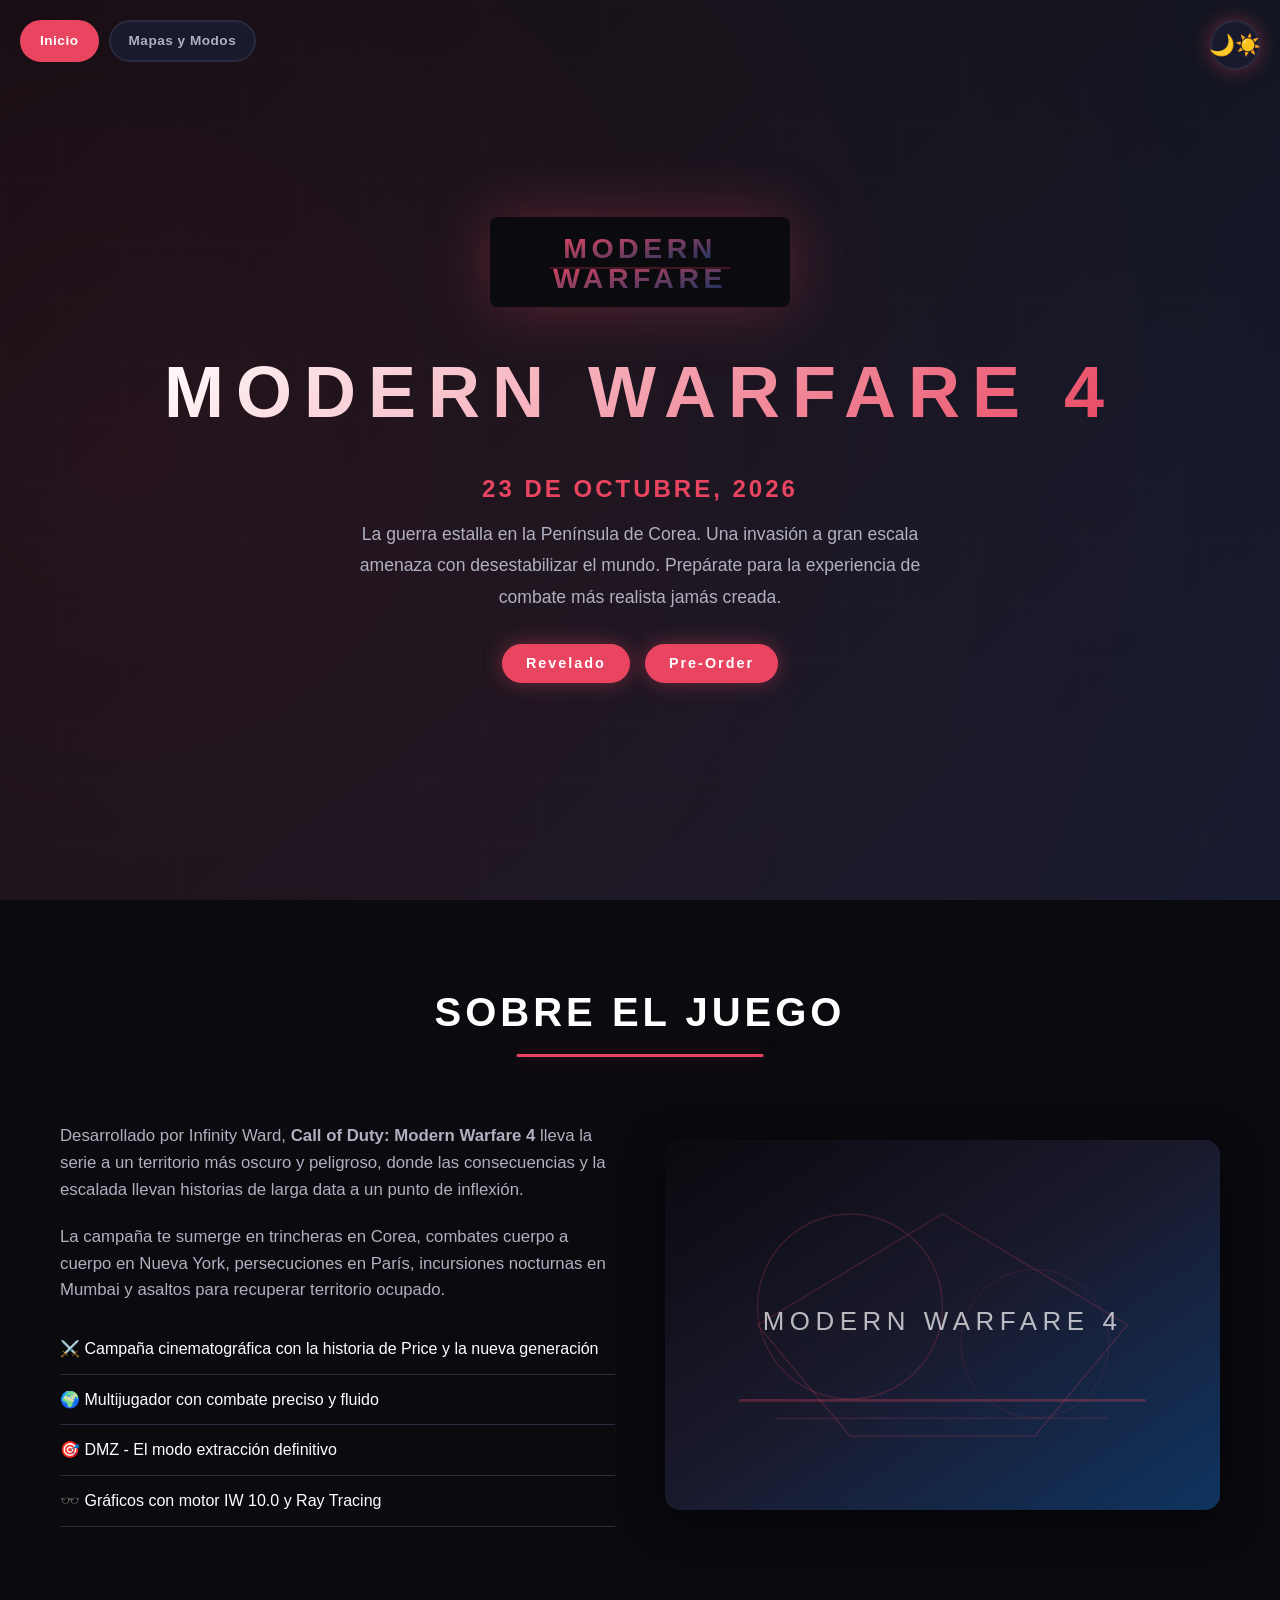
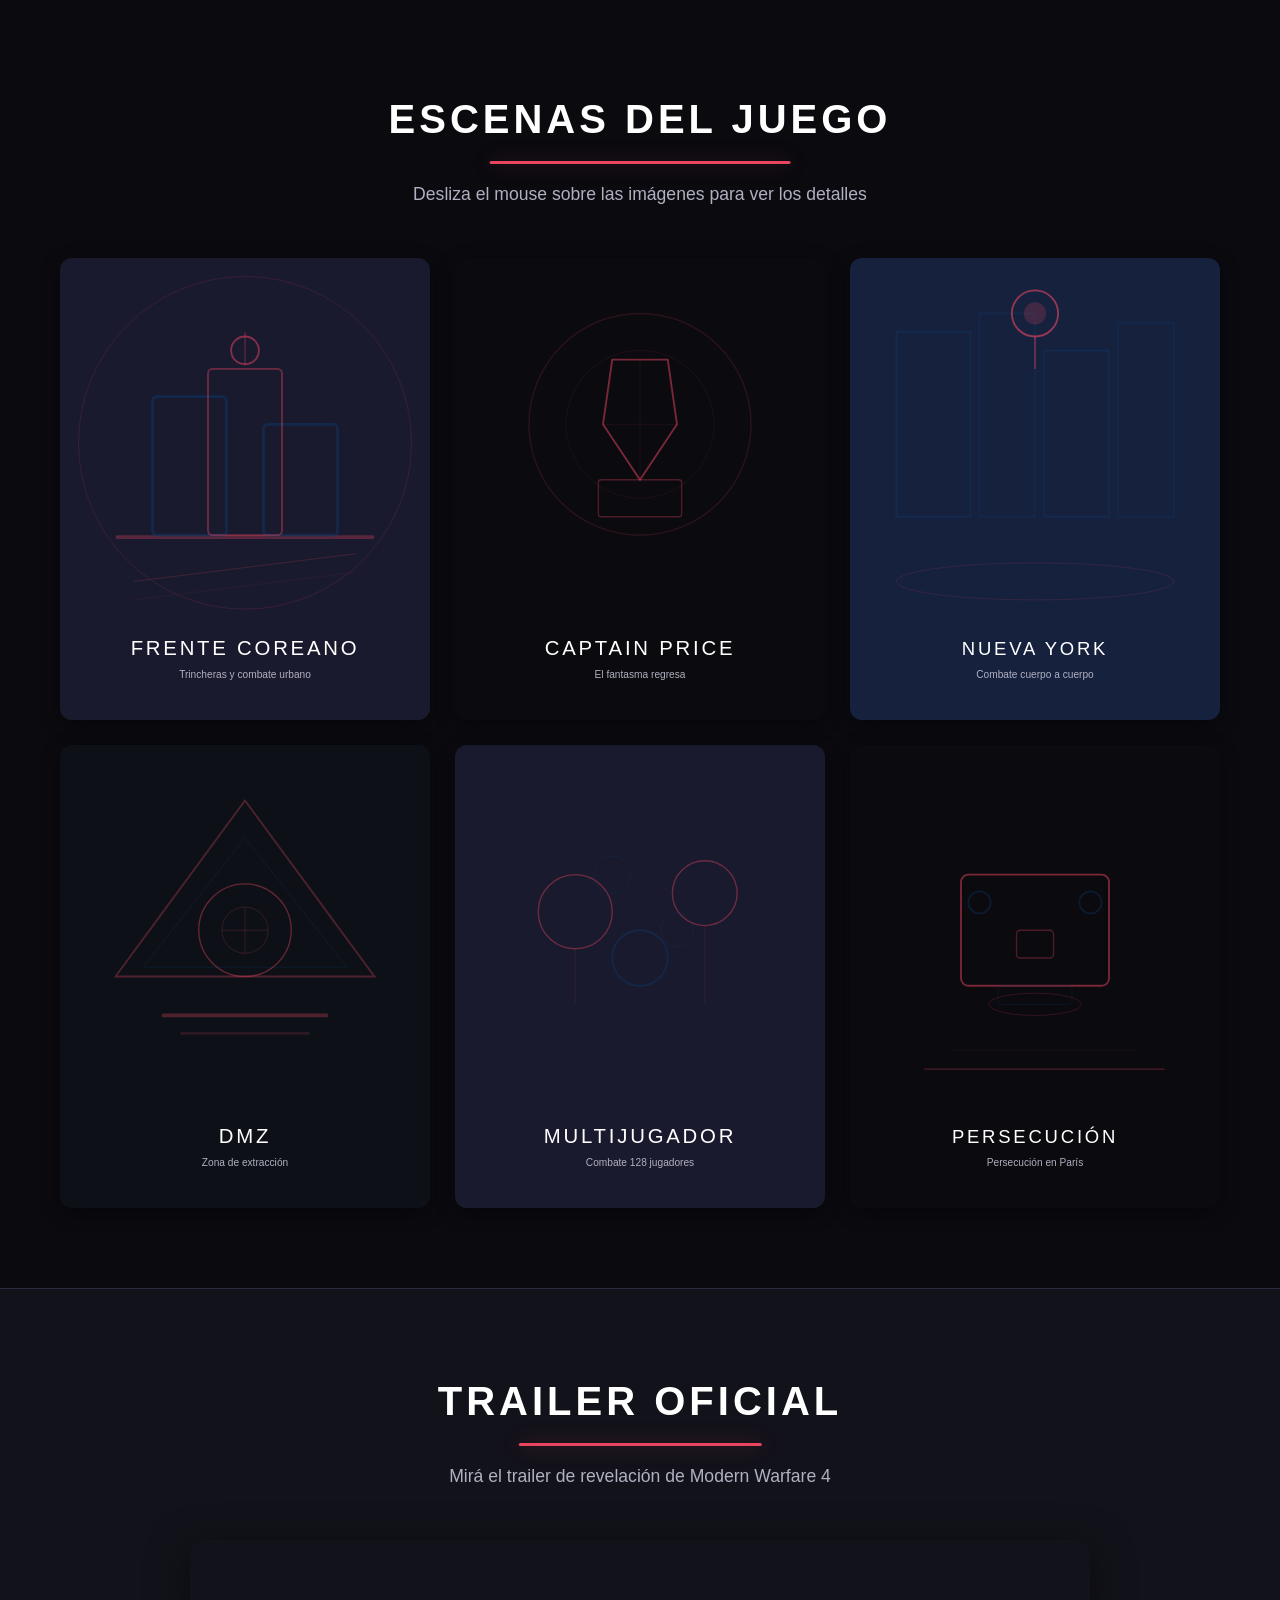
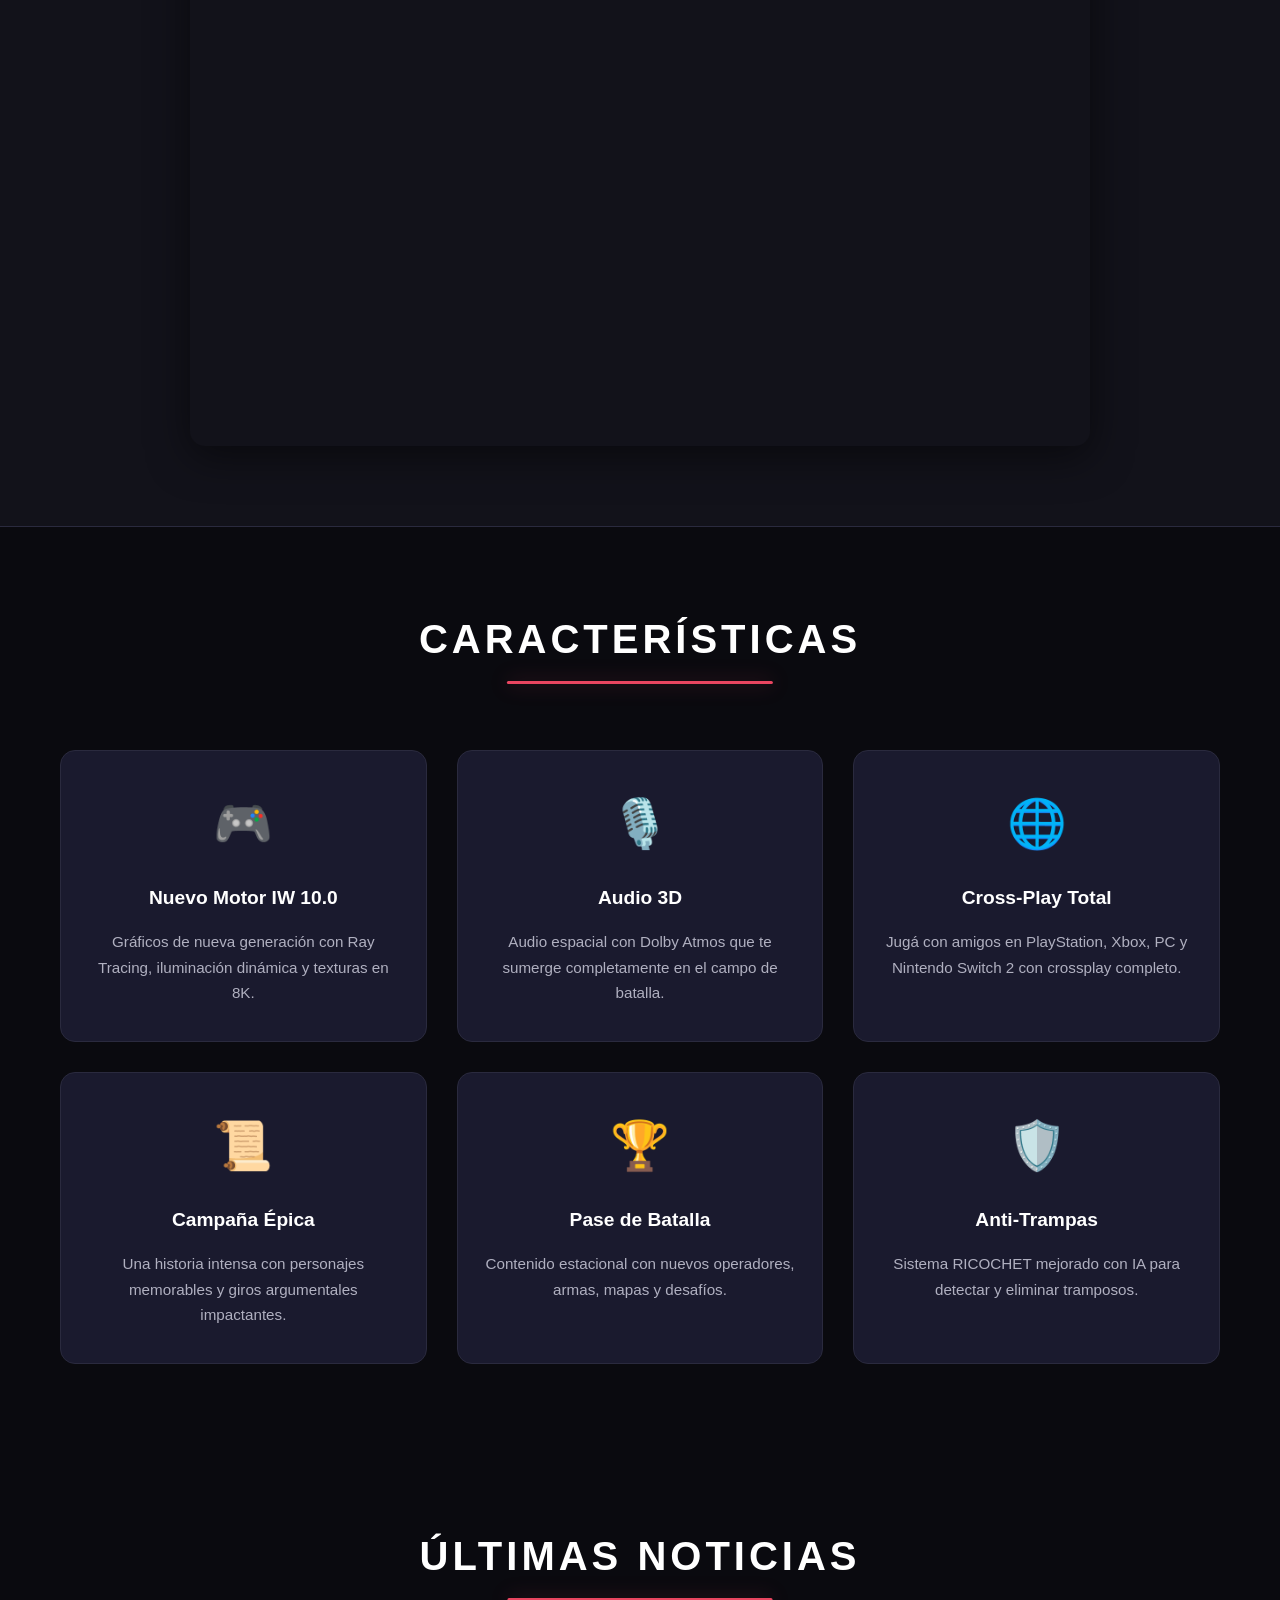
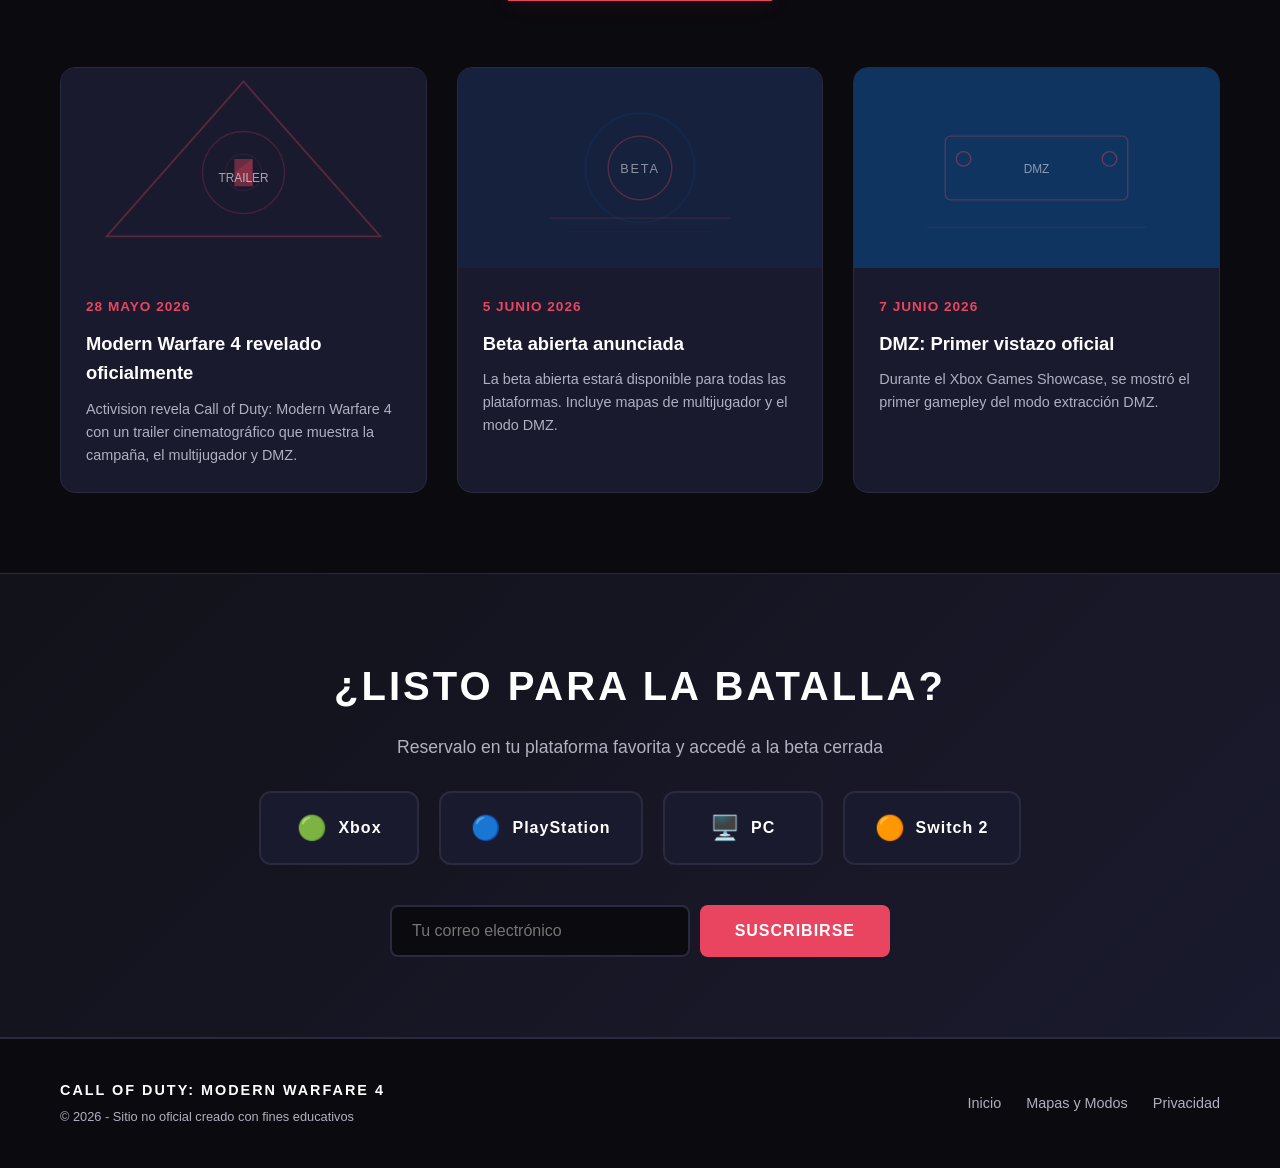
==== commit 799ff6ec: "feat: add maps.html with complete maps, modes, and kill block details" ====
--- a/index.html
+++ b/index.html
@@ -14,6 +14,11 @@
       <span class="icon-light">☀️</span>
     </button>
   </div>
+
+  <nav class="page-nav">
+    <a href="index.html" class="page-nav-link active">Inicio</a>
+    <a href="maps.html" class="page-nav-link">Mapas y Modos</a>
+  </nav>
 
   <header class="hero">
     <div class="hero-overlay"></div>
@@ -227,9 +232,9 @@
           <p>&copy; 2026 - Sitio no oficial creado con fines educativos</p>
         </div>
         <div class="footer-links">
-          <a href="#">Términos</a>
+          <a href="index.html">Inicio</a>
+          <a href="maps.html">Mapas y Modos</a>
           <a href="#">Privacidad</a>
-          <a href="#">Contacto</a>
         </div>
       </div>
     </div>
--- a/css/styles.css
+++ b/css/styles.css
@@ -80,6 +80,44 @@
   color: var(--text-secondary);
   margin-bottom: 50px;
   font-size: 1.1rem;
+}
+
+.page-nav {
+  position: fixed;
+  top: 20px;
+  left: 20px;
+  z-index: 1000;
+  display: flex;
+  gap: 10px;
+}
+
+.page-nav-link {
+  background: var(--bg-card);
+  border: 2px solid var(--border);
+  color: var(--text-secondary);
+  padding: 8px 18px;
+  border-radius: 25px;
+  text-decoration: none;
+  font-size: 0.85rem;
+  font-weight: 600;
+  transition: all 0.3s ease;
+  letter-spacing: 0.5px;
+}
+
+.page-nav-link:hover {
+  color: var(--text-primary);
+  border-color: var(--accent);
+  box-shadow: var(--glow);
+}
+
+.page-nav-link.active {
+  background: var(--accent);
+  color: white;
+  border-color: var(--accent);
+}
+
+.hero-short {
+  min-height: 50vh;
 }
 
 .theme-toggle-container {
@@ -379,6 +417,207 @@
 .gallery-info p {
   font-size: 0.85rem;
   opacity: 0.9;
+}
+
+.maps-grid {
+  display: grid;
+  grid-template-columns: repeat(3, 1fr);
+  gap: 25px;
+}
+
+.map-card {
+  background: var(--bg-card);
+  border: 1px solid var(--border);
+  border-radius: 15px;
+  overflow: hidden;
+  transition: all 0.4s ease;
+}
+
+.map-card:hover {
+  transform: translateY(-8px);
+  box-shadow: 0 15px 40px var(--shadow);
+  border-color: var(--accent);
+}
+
+.map-img {
+  height: 120px;
+  display: flex;
+  align-items: center;
+  justify-content: center;
+  font-size: 3rem;
+  background: linear-gradient(135deg, var(--bg-secondary), var(--bg-primary));
+  border-bottom: 1px solid var(--border);
+}
+
+.map-info {
+  padding: 20px;
+}
+
+.map-info h3 {
+  font-size: 1.2rem;
+  margin-bottom: 5px;
+  display: inline-block;
+}
+
+.map-tag {
+  font-size: 0.7rem;
+  background: var(--accent);
+  color: white;
+  padding: 2px 10px;
+  border-radius: 10px;
+  font-weight: 700;
+  text-transform: uppercase;
+  letter-spacing: 1px;
+  margin-left: 10px;
+  vertical-align: middle;
+}
+
+.map-info p {
+  color: var(--text-secondary);
+  font-size: 0.9rem;
+  margin-top: 10px;
+  line-height: 1.6;
+}
+
+.killblock-section {
+  background: var(--bg-secondary);
+  border-top: 1px solid var(--border);
+  border-bottom: 1px solid var(--border);
+}
+
+.killblock-content {
+  display: grid;
+  grid-template-columns: 1fr 1fr;
+  gap: 50px;
+  align-items: center;
+}
+
+.killblock-text p {
+  color: var(--text-secondary);
+  font-size: 1.05rem;
+  margin-bottom: 20px;
+}
+
+.killblock-visual .image-card {
+  max-width: 500px;
+  margin: 0 auto;
+}
+
+.modes-grid {
+  display: grid;
+  grid-template-columns: repeat(3, 1fr);
+  gap: 30px;
+}
+
+.mode-card {
+  background: var(--bg-card);
+  border: 1px solid var(--border);
+  border-radius: 15px;
+  overflow: hidden;
+  transition: all 0.4s ease;
+}
+
+.mode-card:hover {
+  transform: translateY(-10px);
+  box-shadow: 0 15px 40px var(--shadow);
+  border-color: var(--accent);
+}
+
+.mode-header {
+  padding: 25px;
+  text-align: center;
+  border-bottom: 1px solid var(--border);
+}
+
+.mode-header.campaign {
+  background: linear-gradient(135deg, #1a1a2e, #e94560);
+}
+
+.mode-header.multiplayer {
+  background: linear-gradient(135deg, #0f3460, #e94560);
+}
+
+.mode-header.dmz {
+  background: linear-gradient(135deg, #16213e, #0f3460);
+}
+
+.mode-icon {
+  font-size: 2.5rem;
+  display: block;
+  margin-bottom: 10px;
+}
+
+.mode-header h3 {
+  font-size: 1.4rem;
+  letter-spacing: 2px;
+}
+
+.mode-body {
+  padding: 25px;
+}
+
+.mode-body p {
+  color: var(--text-secondary);
+  font-size: 0.95rem;
+  line-height: 1.7;
+  margin-bottom: 20px;
+}
+
+.mode-body ul {
+  list-style: none;
+}
+
+.mode-body ul li {
+  padding: 8px 0;
+  border-bottom: 1px solid var(--border);
+  font-size: 0.9rem;
+  color: var(--text-secondary);
+  transition: color 0.3s ease;
+}
+
+.mode-body ul li:hover {
+  color: var(--accent);
+}
+
+.modes-list {
+  display: grid;
+  grid-template-columns: repeat(2, 1fr);
+  gap: 20px;
+  margin-top: 50px;
+}
+
+.mode-item {
+  display: flex;
+  gap: 15px;
+  align-items: flex-start;
+  background: var(--bg-card);
+  border: 1px solid var(--border);
+  border-radius: 12px;
+  padding: 20px;
+  transition: all 0.3s ease;
+}
+
+.mode-item:hover {
+  transform: translateX(5px);
+  border-color: var(--accent);
+  box-shadow: 0 5px 20px var(--shadow);
+}
+
+.mode-tag {
+  font-size: 1.5rem;
+  flex-shrink: 0;
+  margin-top: 2px;
+}
+
+.mode-item h3 {
+  font-size: 1rem;
+  margin-bottom: 5px;
+}
+
+.mode-item p {
+  color: var(--text-secondary);
+  font-size: 0.85rem;
+  line-height: 1.5;
 }
 
 .trailer {
@@ -690,6 +929,10 @@
 }
 
 @media (max-width: 1024px) {
+  .maps-grid {
+    grid-template-columns: repeat(2, 1fr);
+  }
+
   .gallery-grid {
     grid-template-columns: repeat(2, 1fr);
   }
@@ -729,6 +972,22 @@
     grid-template-columns: 1fr;
   }
 
+  .maps-grid {
+    grid-template-columns: 1fr 1fr;
+  }
+
+  .killblock-content {
+    grid-template-columns: 1fr;
+  }
+
+  .modes-grid {
+    grid-template-columns: 1fr;
+  }
+
+  .modes-list {
+    grid-template-columns: 1fr;
+  }
+
   .gallery-grid {
     grid-template-columns: 1fr 1fr;
   }
@@ -767,6 +1026,17 @@
     max-width: 300px;
   }
 
+  .page-nav {
+    top: 10px;
+    left: 10px;
+    gap: 6px;
+  }
+
+  .page-nav-link {
+    padding: 6px 12px;
+    font-size: 0.75rem;
+  }
+
   .theme-toggle-container {
     top: 10px;
     right: 10px;
@@ -784,6 +1054,10 @@
     grid-template-columns: 1fr;
   }
 
+  .maps-grid {
+    grid-template-columns: 1fr;
+  }
+
   .hero-logo {
     max-width: 200px;
   }
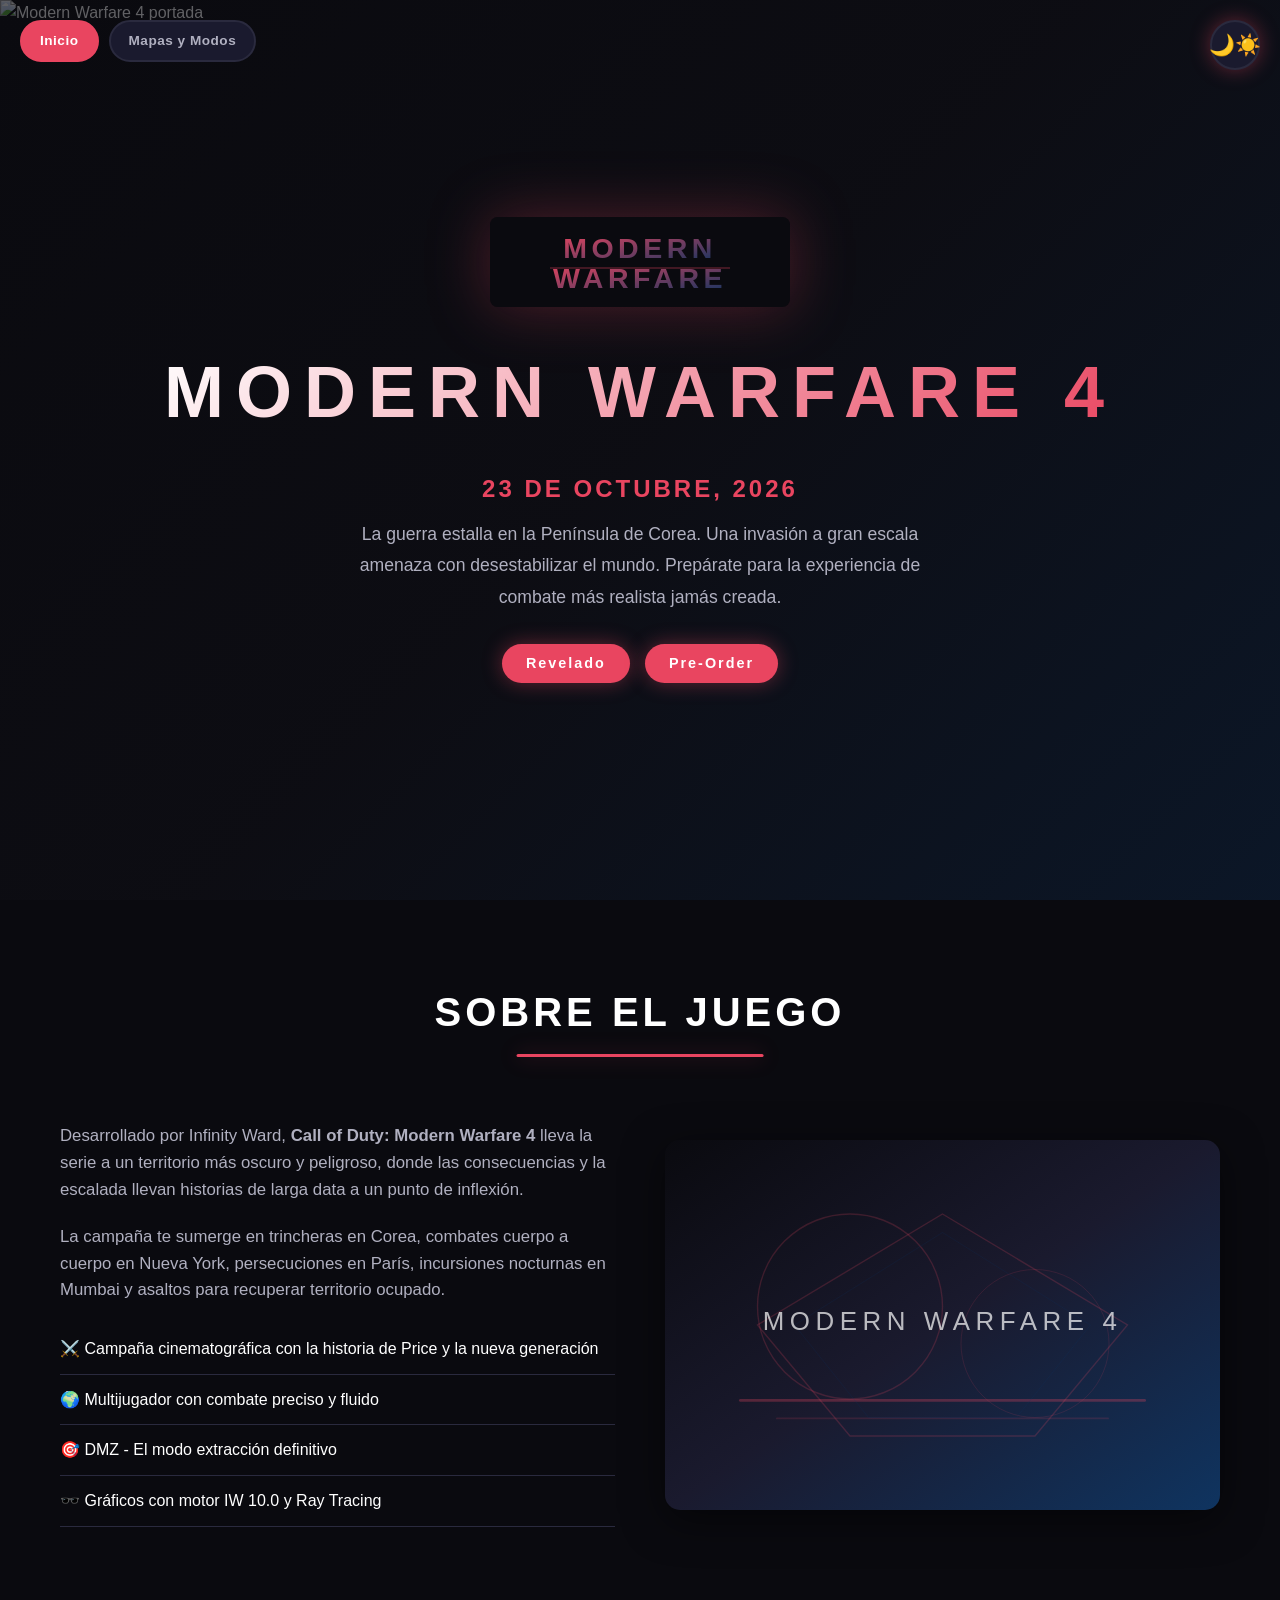
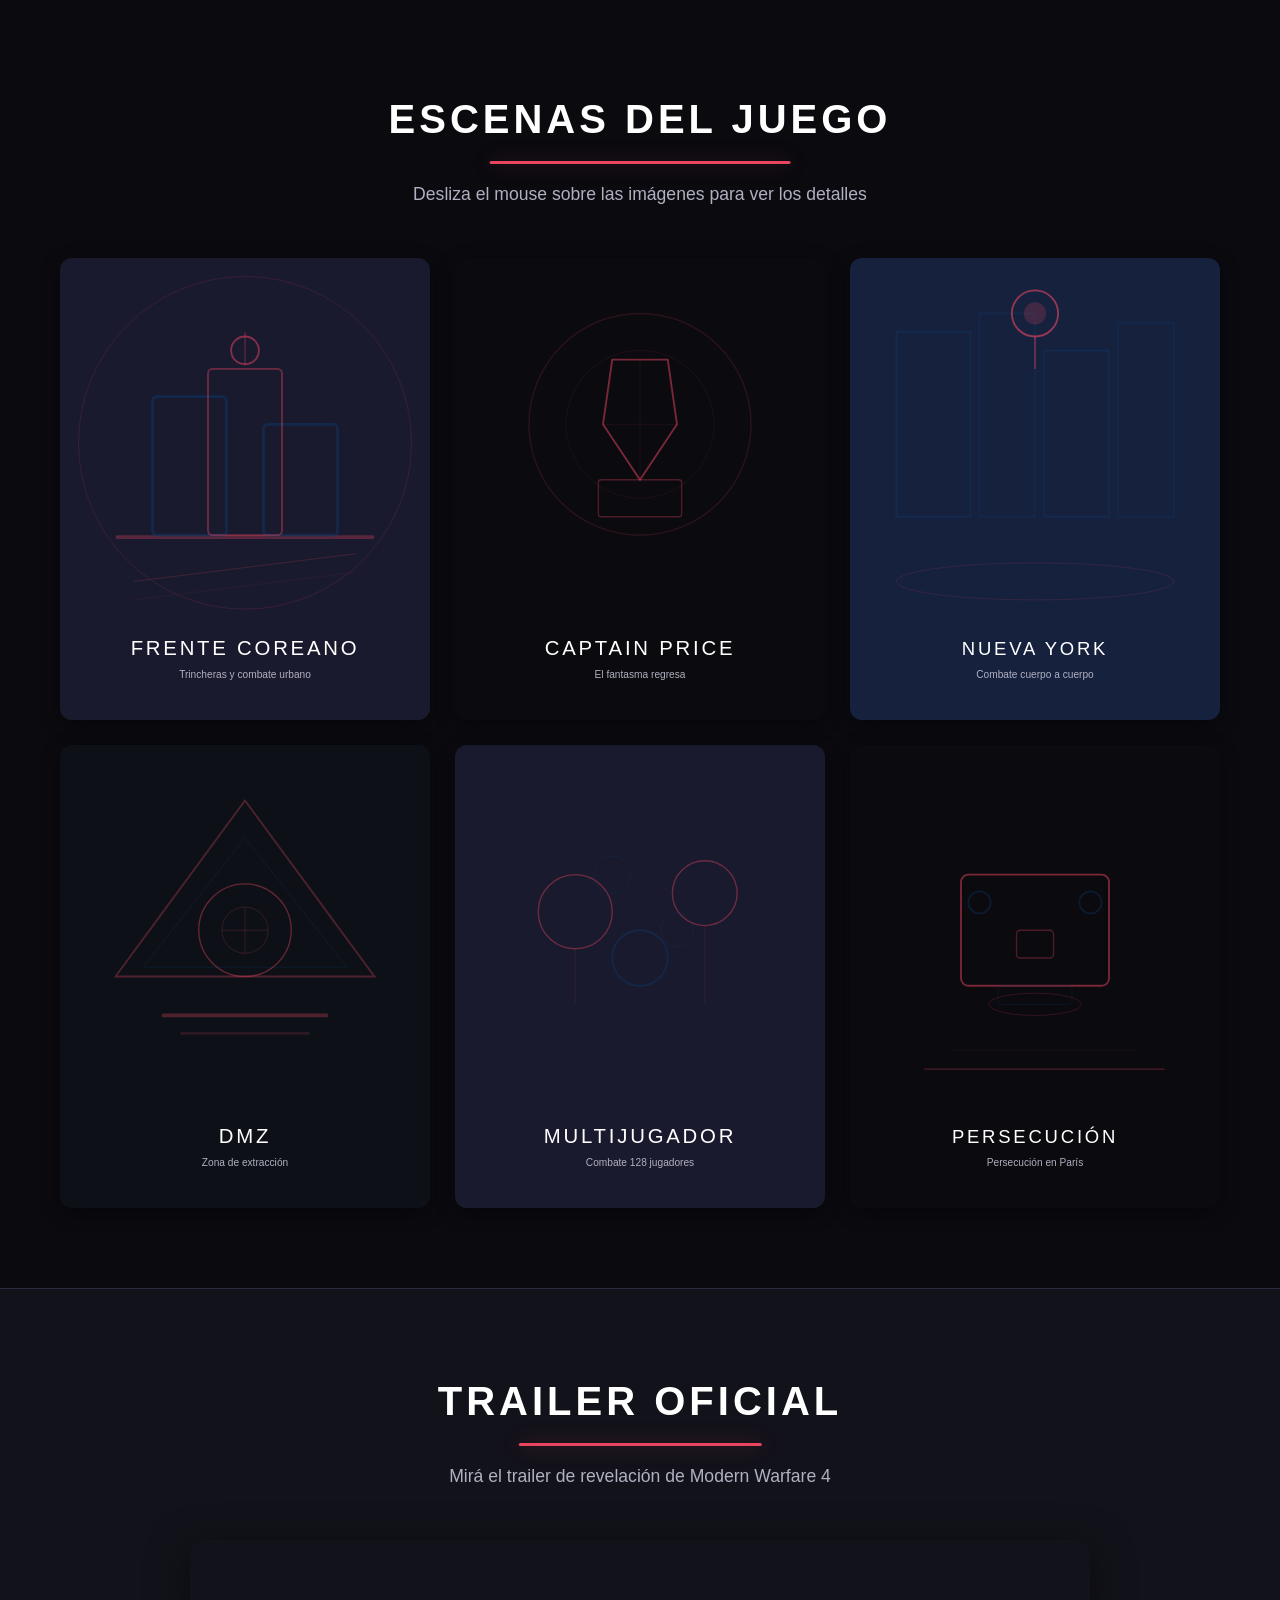
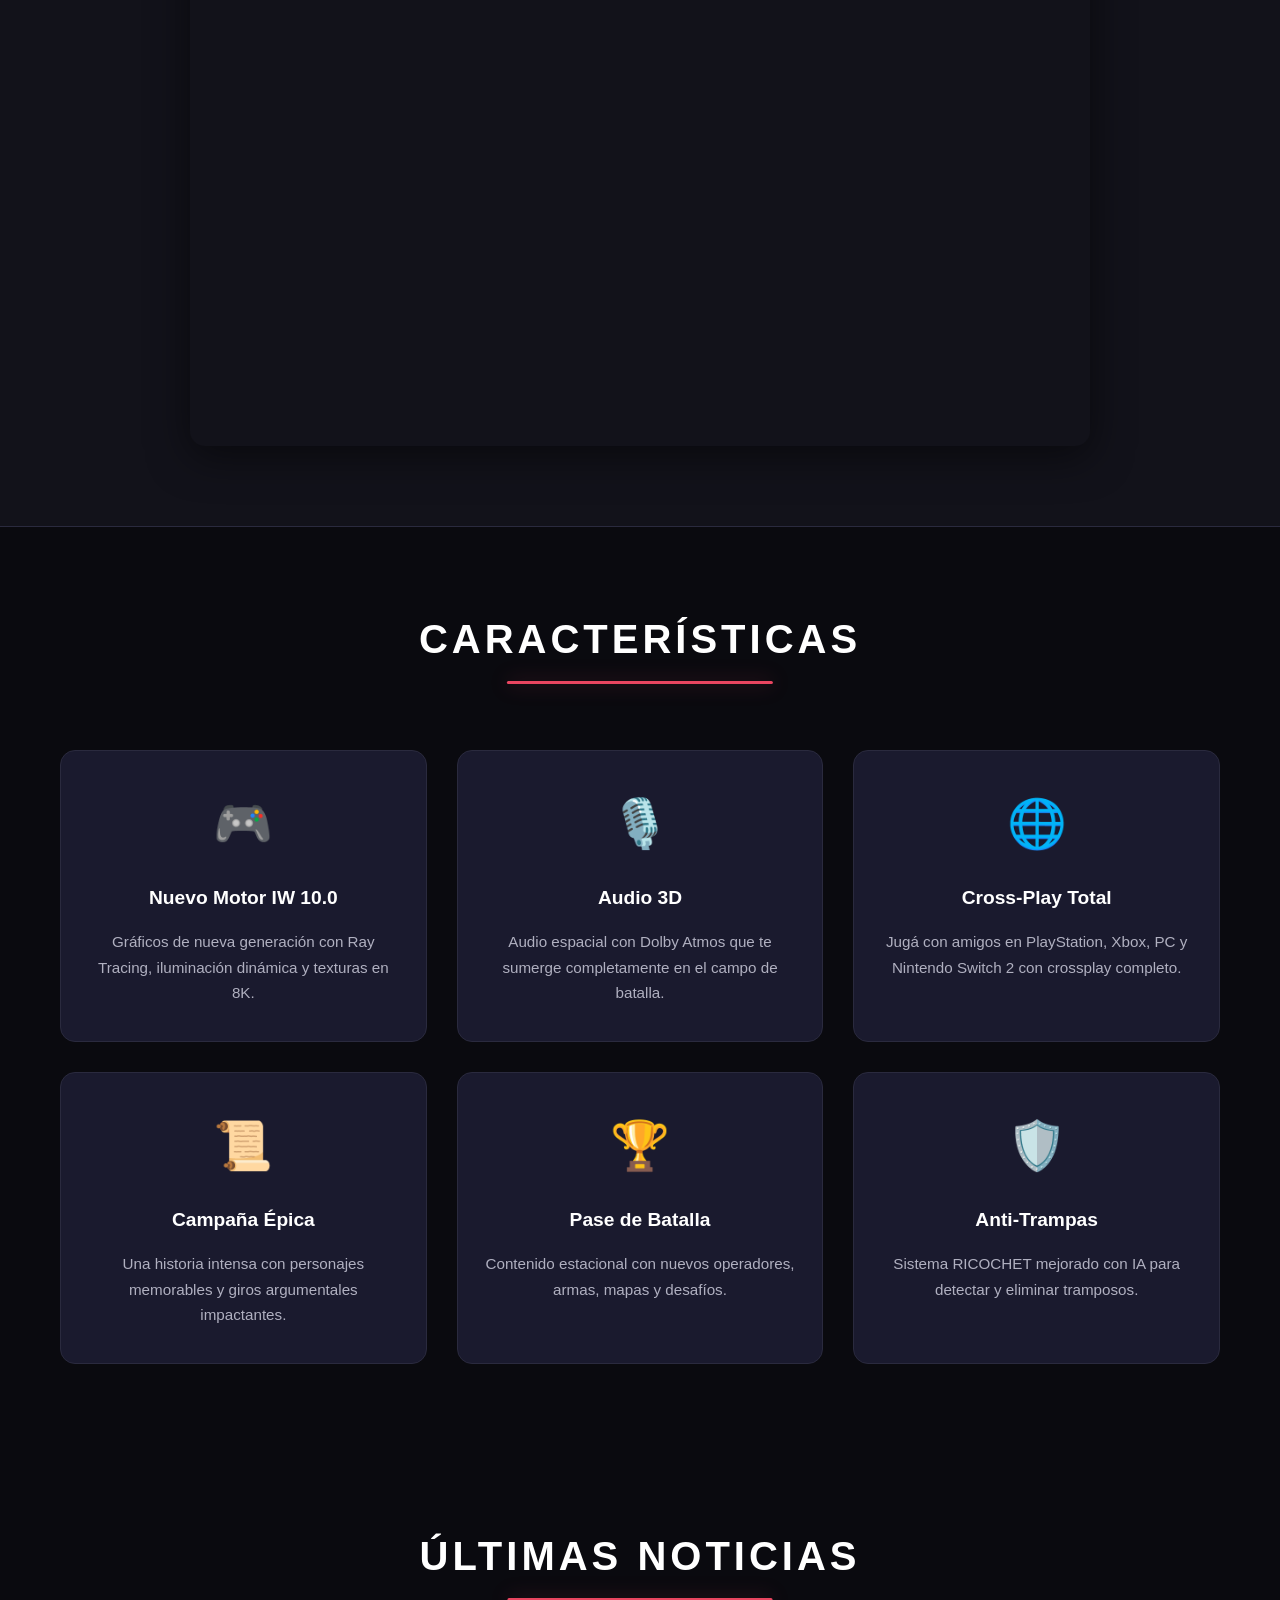
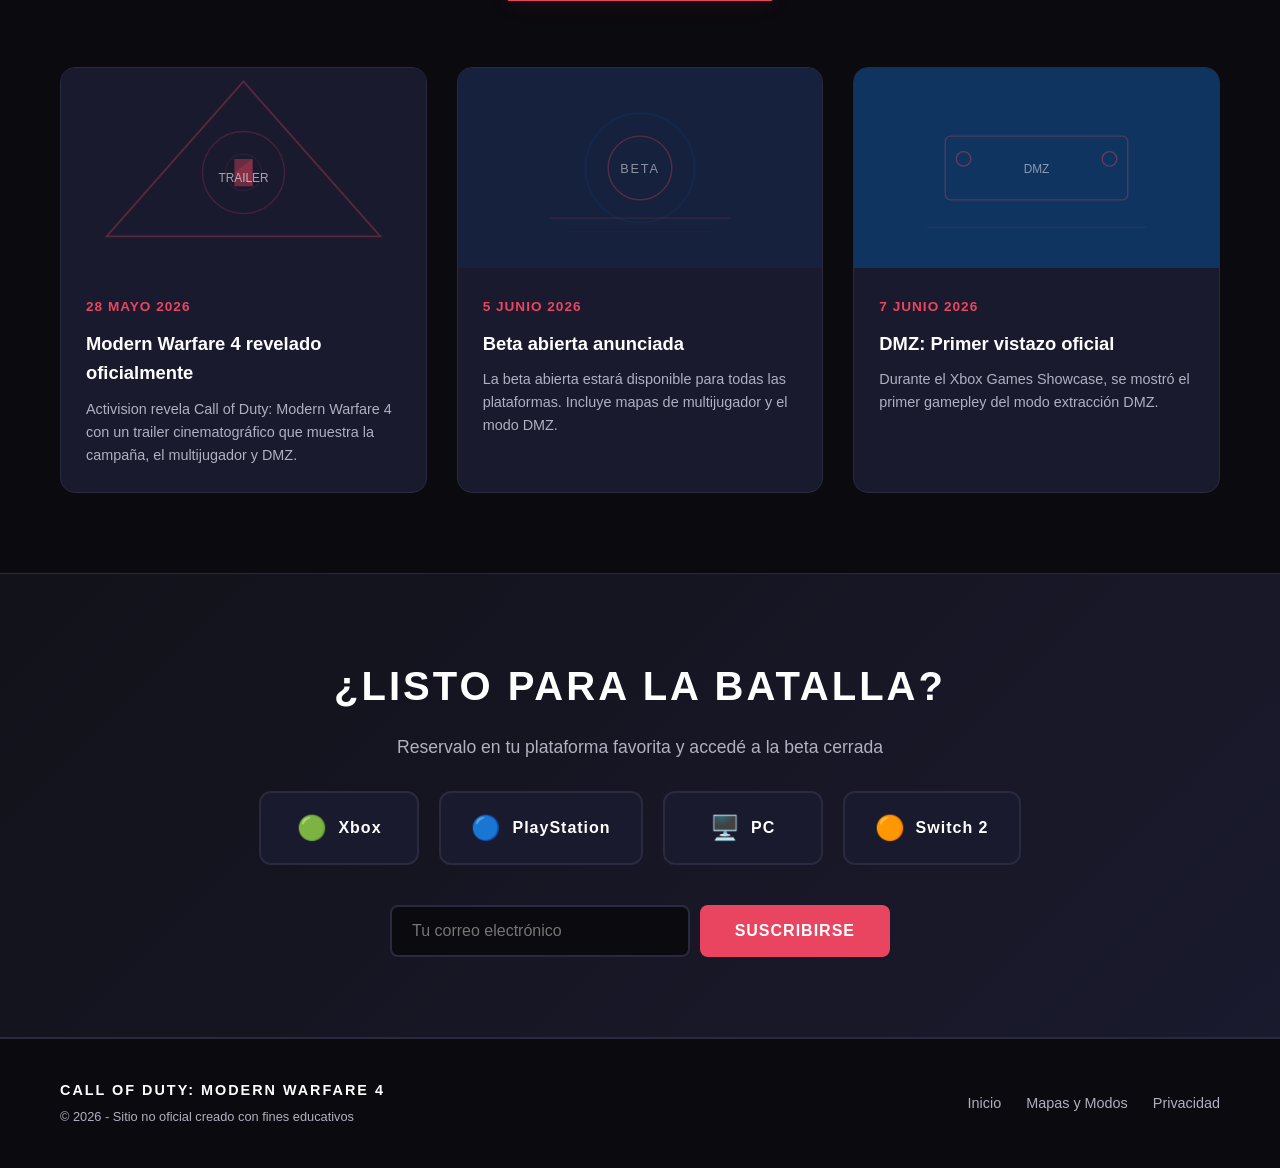
==== commit cf400e2e: "feat: add cover art as hero background on index page" ====
--- a/index.html
+++ b/index.html
@@ -20,8 +20,9 @@
     <a href="maps.html" class="page-nav-link">Mapas y Modos</a>
   </nav>
 
-  <header class="hero">
+  <header class="hero hero-cover">
     <div class="hero-overlay"></div>
+    <img src="img/cover.svg" alt="Modern Warfare 4 portada" class="hero-bg">
     <div class="hero-content">
       <img src="img/logo.svg" alt="Call of Duty Modern Warfare" class="hero-logo">
       <h1>MODERN WARFARE 4</h1>
--- a/css/styles.css
+++ b/css/styles.css
@@ -22,6 +22,10 @@
   --border: #d0d0da;
   --shadow: rgba(214, 48, 74, 0.25);
   --glow: 0 0 20px rgba(214, 48, 74, 0.2);
+}
+
+[data-theme="light"] .hero-cover .hero-overlay {
+  background: linear-gradient(135deg, rgba(240,240,245,0.9) 0%, rgba(255,255,255,0.75) 50%, rgba(232,232,240,0.65) 100%);
 }
 
 * {
@@ -173,6 +177,33 @@
   background: linear-gradient(135deg, var(--bg-primary) 0%, var(--bg-secondary) 50%, var(--bg-card) 100%);
   overflow: hidden;
   transition: background 0.5s ease;
+}
+
+.hero-cover {
+  background: none;
+}
+
+.hero-cover::before {
+  display: none;
+}
+
+.hero-cover .hero-bg {
+  position: absolute;
+  inset: 0;
+  width: 100%;
+  height: 100%;
+  object-fit: cover;
+  opacity: 0.6;
+  z-index: 0;
+}
+
+.hero-cover .hero-overlay {
+  background: linear-gradient(135deg, rgba(10,10,15,0.85) 0%, rgba(18,18,26,0.7) 50%, rgba(15,52,96,0.6) 100%);
+  z-index: 1;
+}
+
+.hero-cover .hero-content {
+  z-index: 2;
 }
 
 .hero::before {
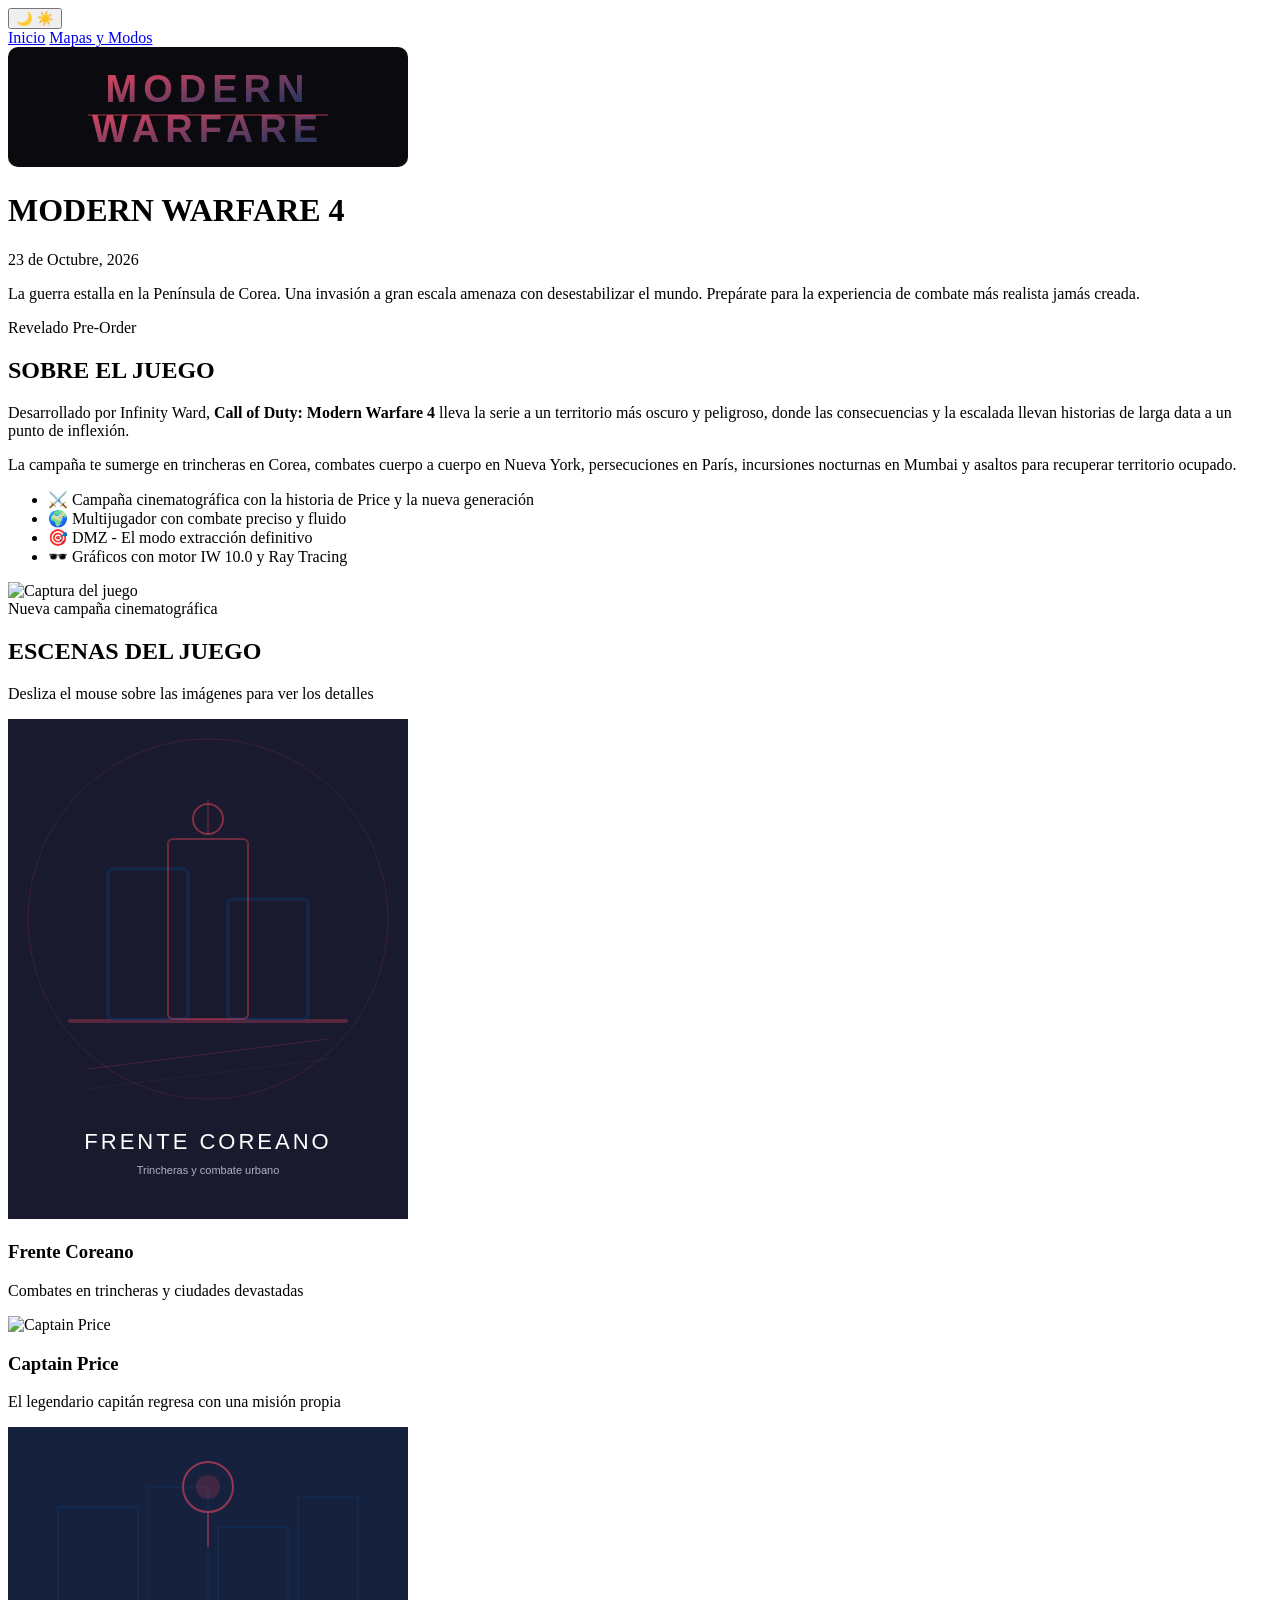
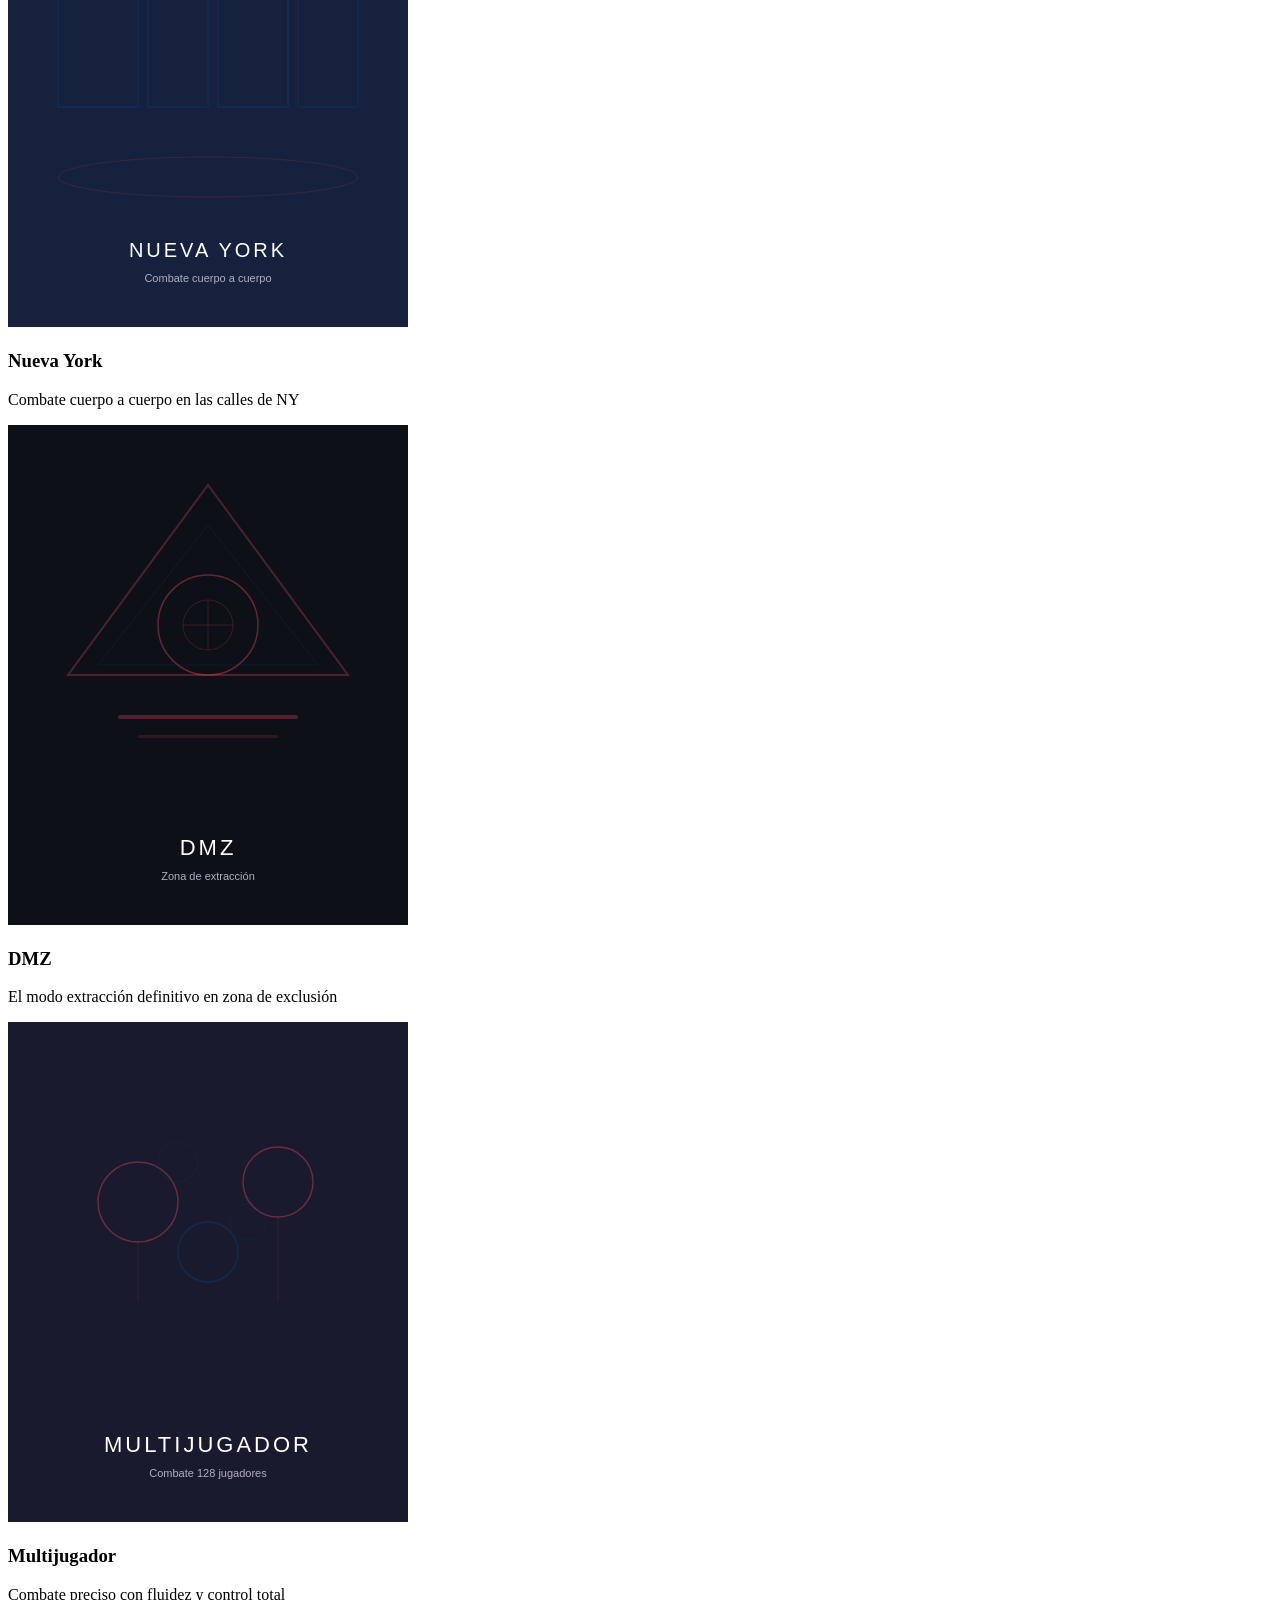
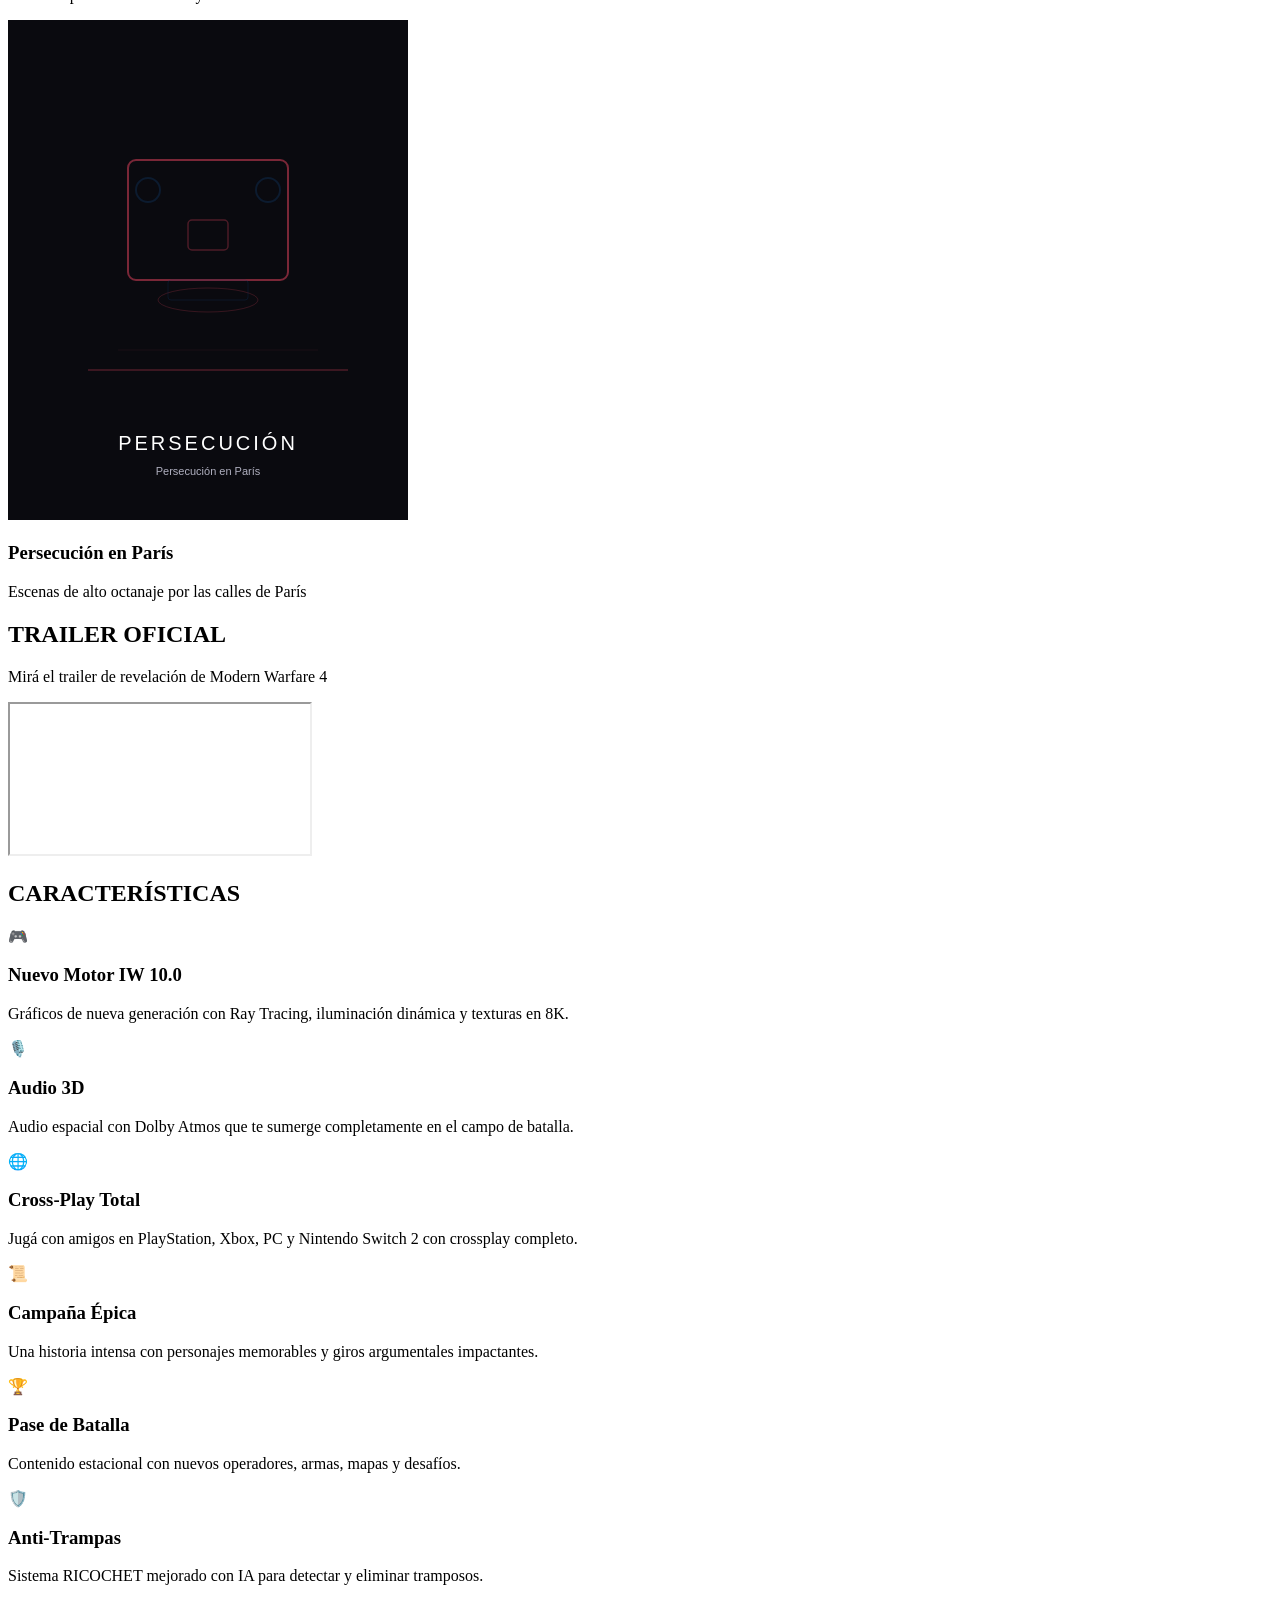
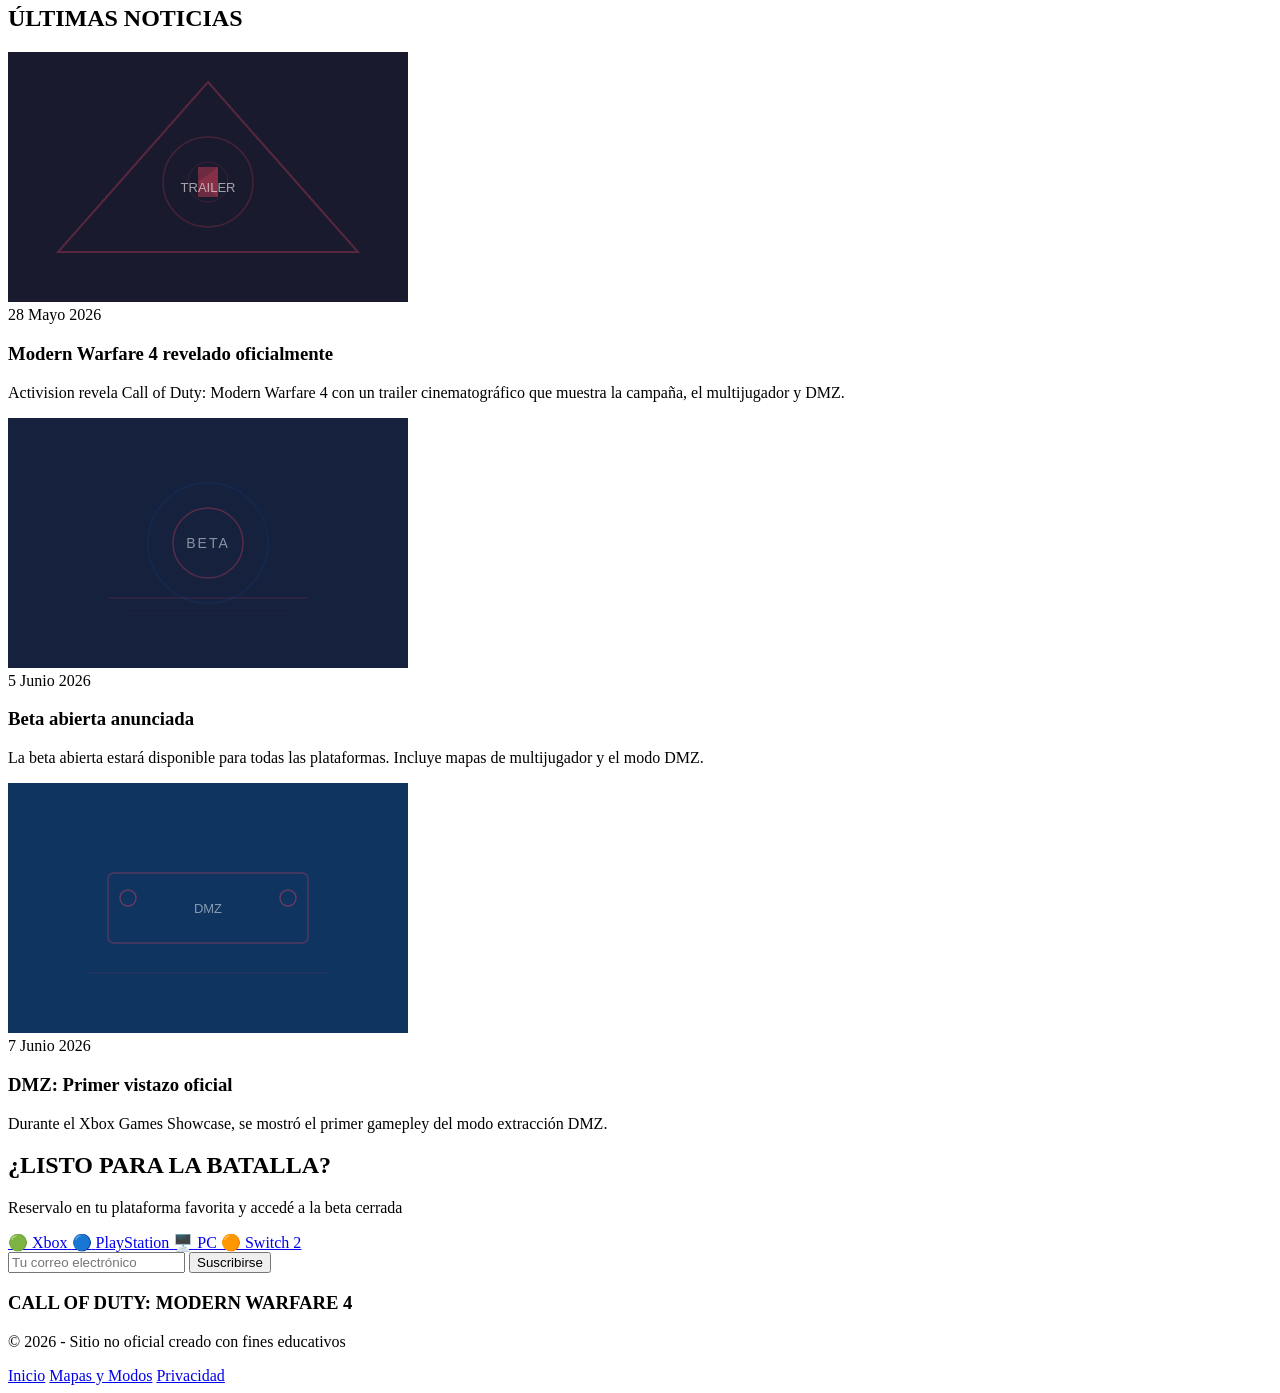
==== commit 73d6e0b0: "fix: rutas de CSS y JS para GitHub Pages (archivos en raíz)" ====
--- a/index.html
+++ b/index.html
@@ -4,7 +4,7 @@
   <meta charset="UTF-8">
   <meta name="viewport" content="width=device-width, initial-scale=1.0">
   <title>Call of Duty: Modern Warfare 4 - El Nuevo Capítulo</title>
-  <link rel="stylesheet" href="css/styles.css">
+  <link rel="stylesheet" href="styles.css">
 </head>
 <body>
 
@@ -20,9 +20,8 @@
     <a href="maps.html" class="page-nav-link">Mapas y Modos</a>
   </nav>
 
-  <header class="hero hero-cover">
+  <header class="hero hero-cover" style="background-image: url('https://imgs.callofduty.com/content/dam/atvi/callofduty/cod-touchui/mw4/home/hero/MW4LP_BGHero_XL.webp'); background-size: cover; background-position: center;">
     <div class="hero-overlay"></div>
-    <img src="img/cover.svg" alt="Modern Warfare 4 portada" class="hero-bg">
     <div class="hero-content">
       <img src="img/logo.svg" alt="Call of Duty Modern Warfare" class="hero-logo">
       <h1>MODERN WARFARE 4</h1>
@@ -51,7 +50,7 @@
         </div>
         <div class="about-image">
           <div class="image-card">
-            <img src="img/screenshot1.svg" alt="Captura del juego">
+            <img src="https://gamecored.com/wp-content/uploads/2026/05/Call-of-Duty-Modern-Warfare-4-d-800x650.jpg" alt="Captura del juego">
             <div class="image-overlay">Nueva campaña cinematográfica</div>
           </div>
         </div>
@@ -72,7 +71,7 @@
           </div>
         </div>
         <div class="gallery-item">
-          <img src="img/gallery2.svg" alt="Captain Price">
+          <img src="https://cdn.mos.cms.futurecdn.net/3eCeYkW4xEhaX7PFoy3Nsn-970-80.png.webp" alt="Captain Price">
           <div class="gallery-info">
             <h3>Captain Price</h3>
             <p>El legendario capitán regresa con una misión propia</p>
@@ -241,6 +240,6 @@
     </div>
   </footer>
 
-  <script src="java/script.js"></script>
+  <script src="script.js"></script>
 </body>
 </html>
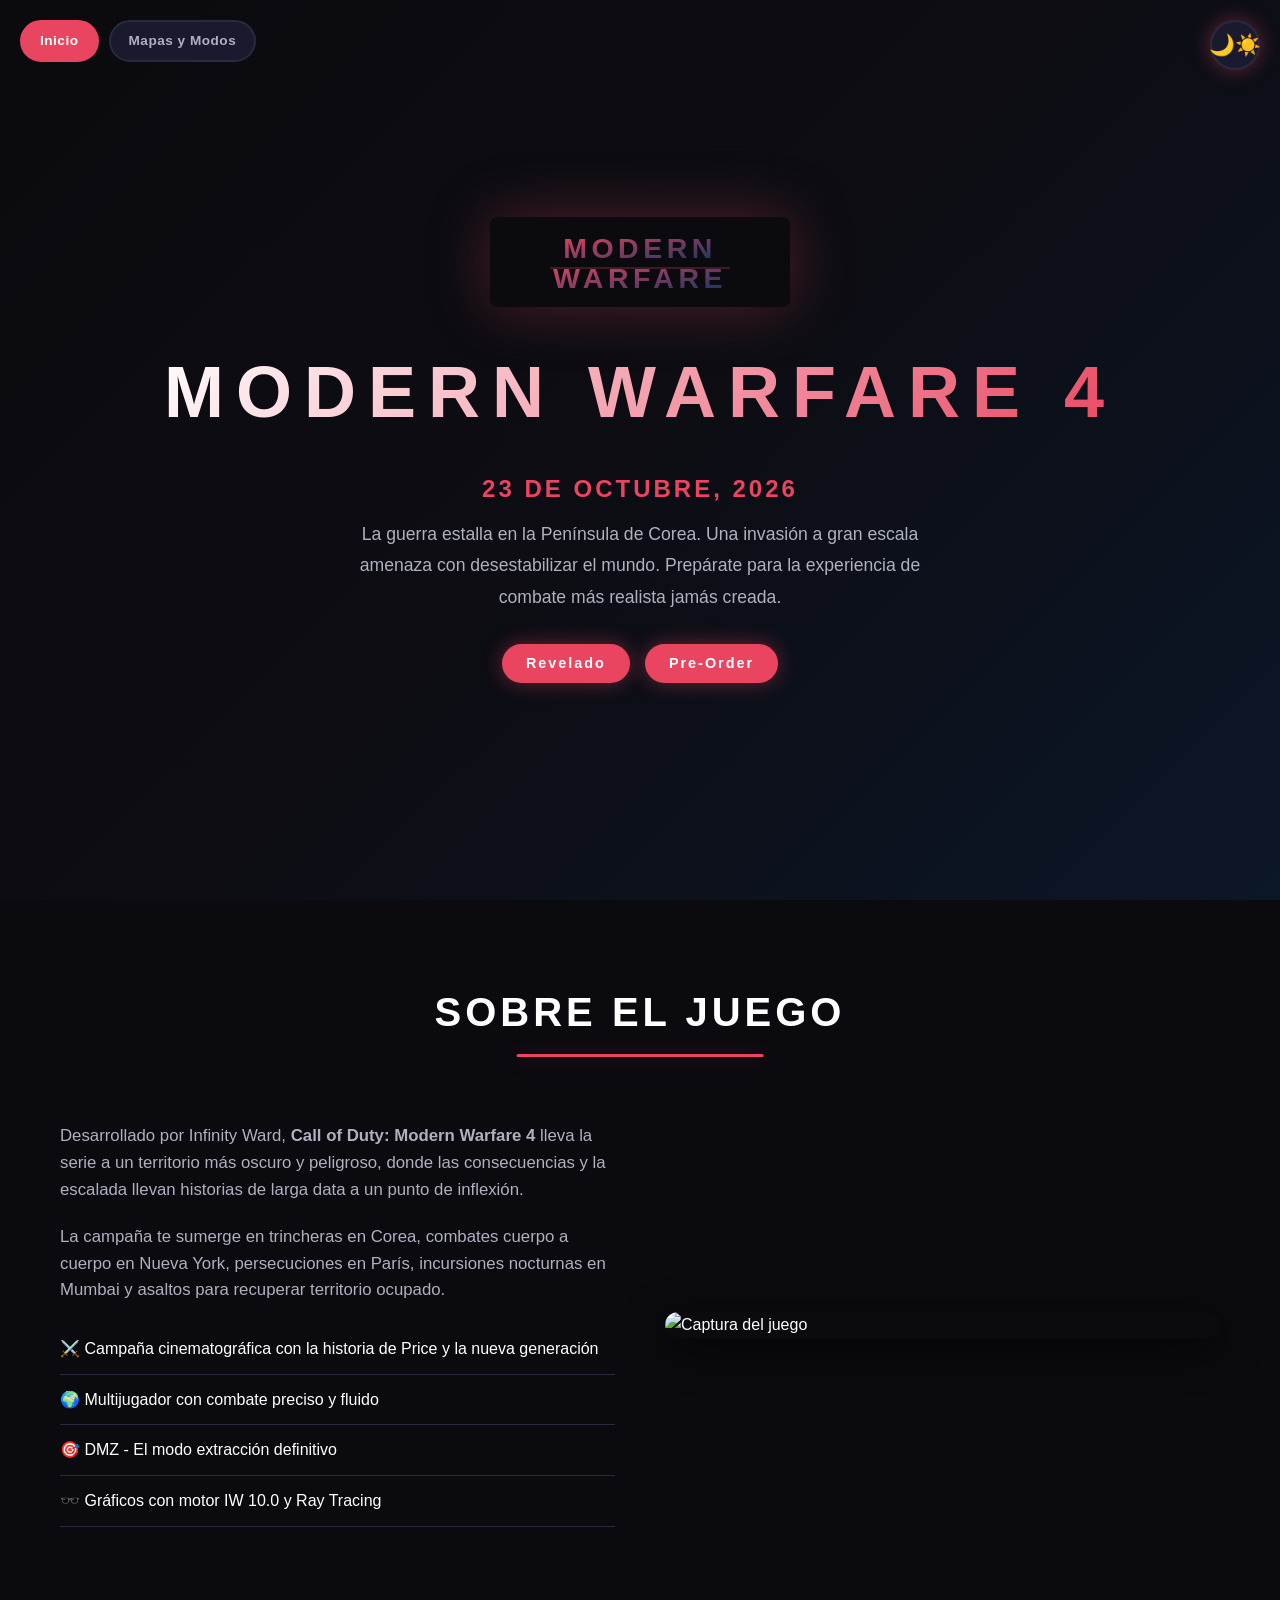
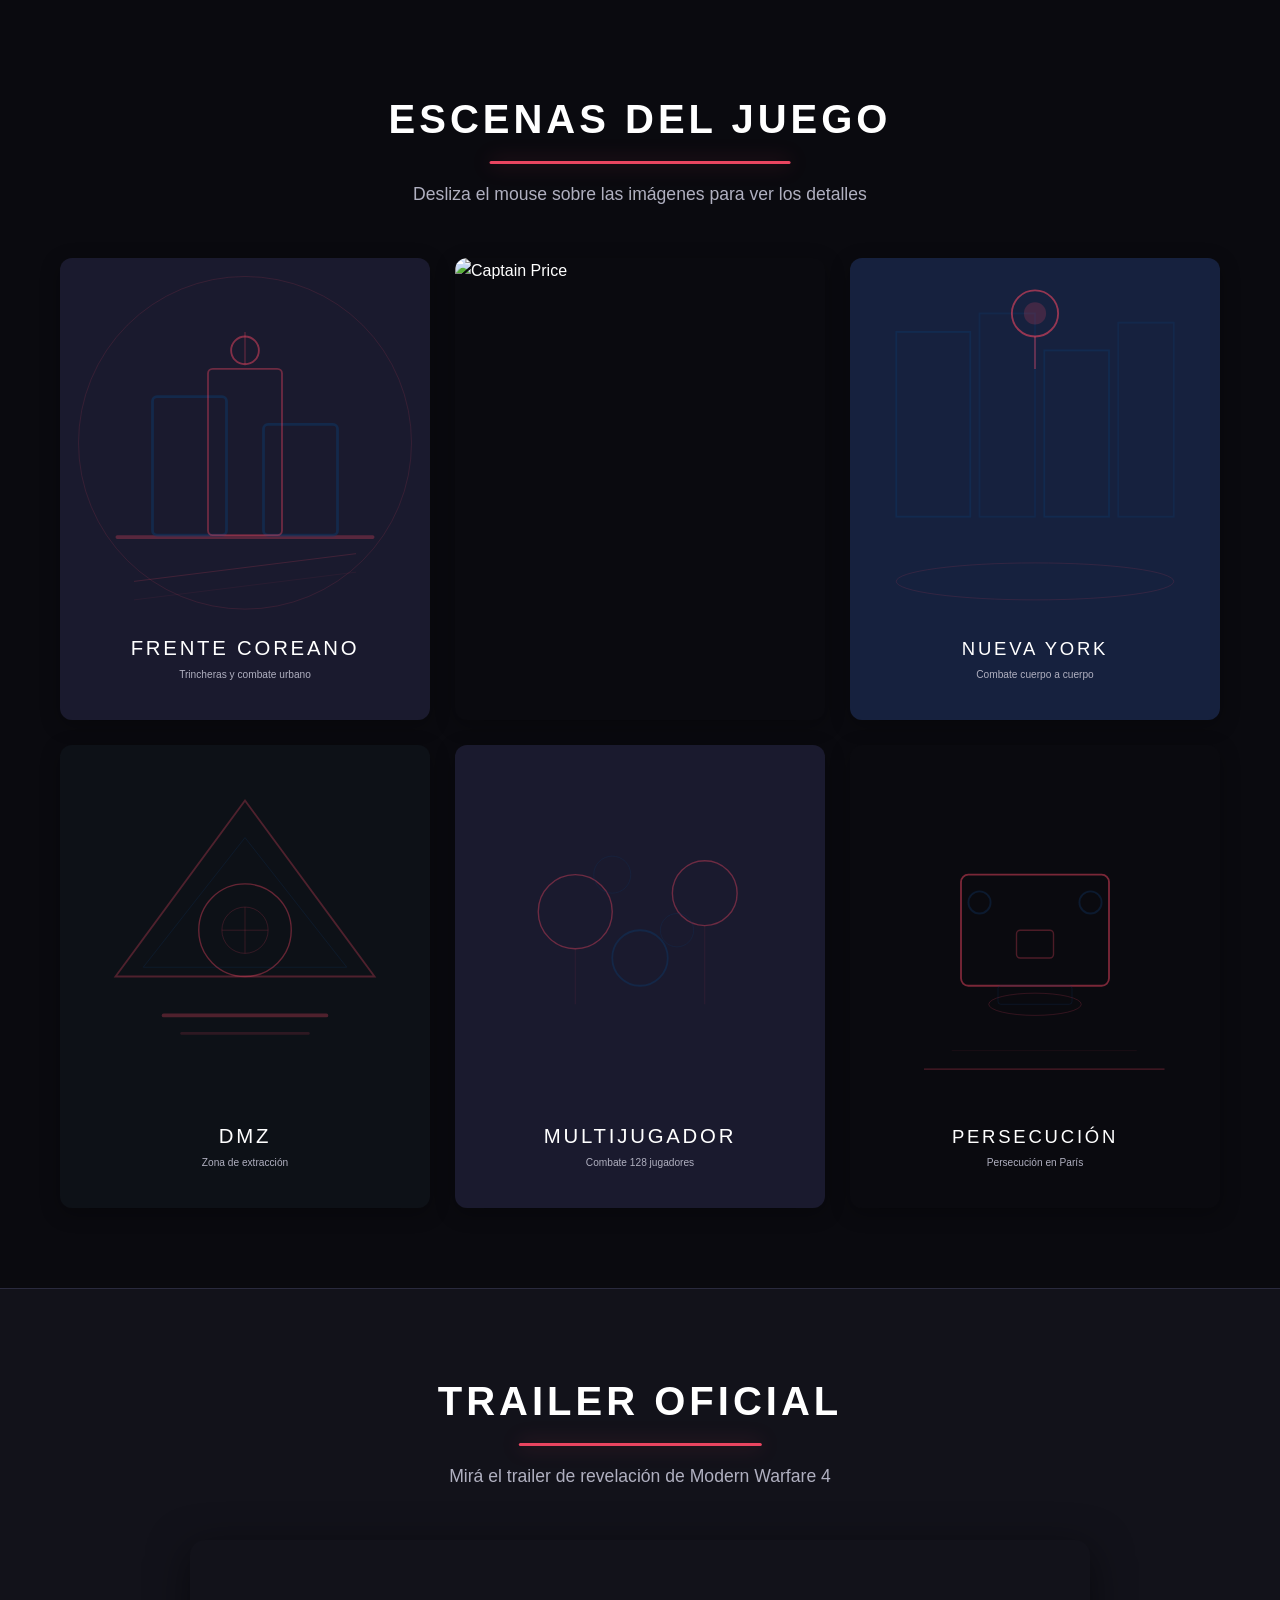
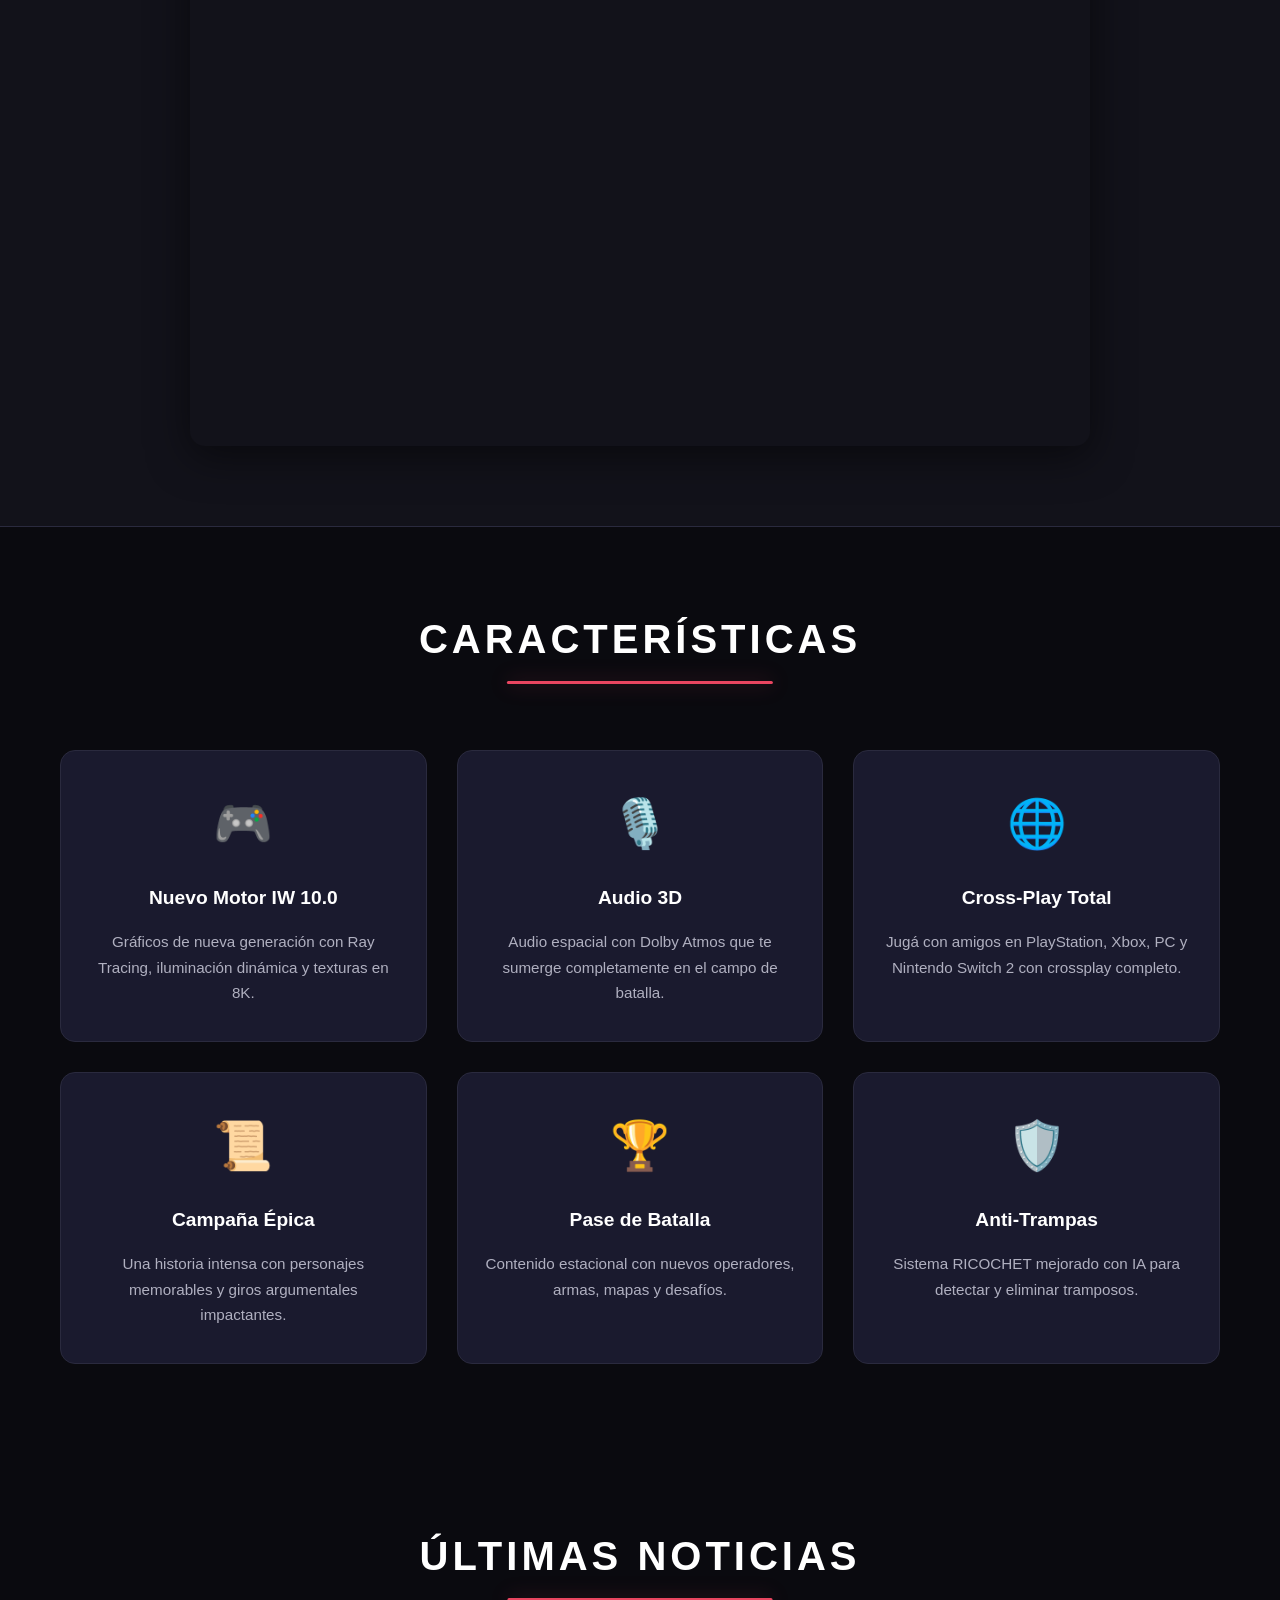
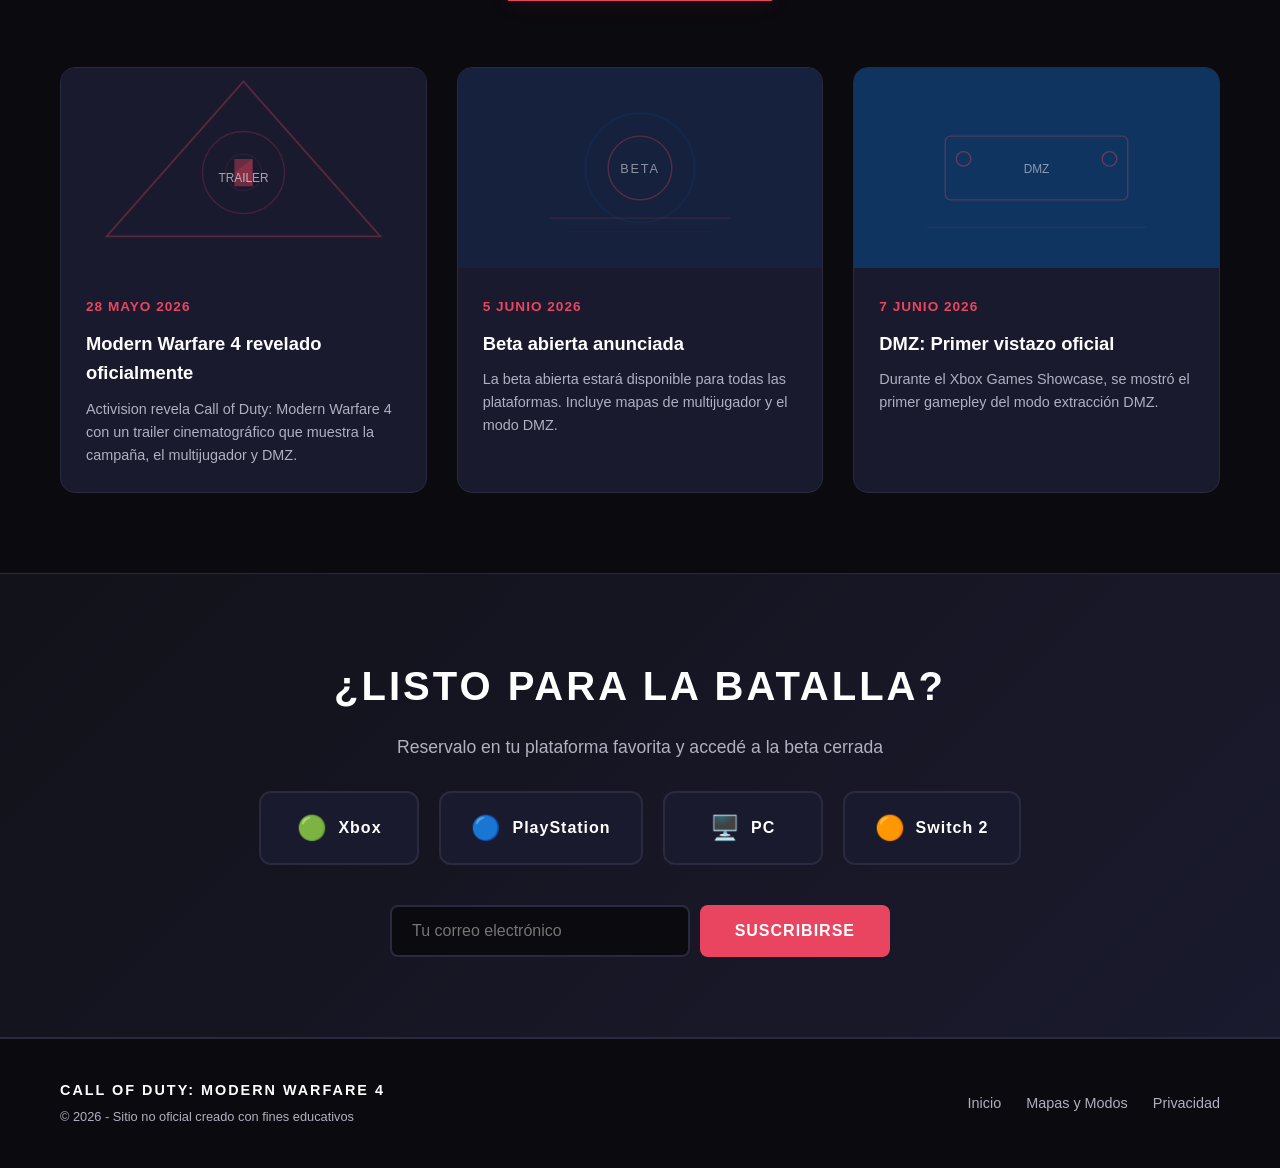
==== commit ab2bd16e: "fix: rutas con css/ y java/ (el repo tiene las carpetas)" ====
--- a/index.html
+++ b/index.html
@@ -4,7 +4,7 @@
   <meta charset="UTF-8">
   <meta name="viewport" content="width=device-width, initial-scale=1.0">
   <title>Call of Duty: Modern Warfare 4 - El Nuevo Capítulo</title>
-  <link rel="stylesheet" href="styles.css">
+  <link rel="stylesheet" href="css/styles.css">
 </head>
 <body>
 
@@ -240,6 +240,6 @@
     </div>
   </footer>
 
-  <script src="script.js"></script>
+  <script src="java/script.js"></script>
 </body>
 </html>
--- a/css/styles.css
+++ b/css/styles.css
@@ -0,0 +1,1095 @@
+:root {
+  --bg-primary: #0a0a0f;
+  --bg-secondary: #12121a;
+  --bg-card: #1a1a2e;
+  --text-primary: #ffffff;
+  --text-secondary: #b0b0c0;
+  --accent: #e94560;
+  --accent-hover: #ff6b81;
+  --border: #2a2a3e;
+  --shadow: rgba(233, 69, 96, 0.3);
+  --glow: 0 0 20px rgba(233, 69, 96, 0.4);
+}
+
+[data-theme="light"] {
+  --bg-primary: #f0f0f5;
+  --bg-secondary: #ffffff;
+  --bg-card: #e8e8f0;
+  --text-primary: #1a1a2e;
+  --text-secondary: #555570;
+  --accent: #d6304a;
+  --accent-hover: #b8283e;
+  --border: #d0d0da;
+  --shadow: rgba(214, 48, 74, 0.25);
+  --glow: 0 0 20px rgba(214, 48, 74, 0.2);
+}
+
+[data-theme="light"] .hero-cover .hero-overlay {
+  background: linear-gradient(135deg, rgba(240,240,245,0.9) 0%, rgba(255,255,255,0.75) 50%, rgba(232,232,240,0.65) 100%);
+}
+
+* {
+  margin: 0;
+  padding: 0;
+  box-sizing: border-box;
+}
+
+html {
+  scroll-behavior: smooth;
+}
+
+body {
+  font-family: 'Segoe UI', Tahoma, Geneva, Verdana, sans-serif;
+  background-color: var(--bg-primary);
+  color: var(--text-primary);
+  line-height: 1.6;
+  transition: background-color 0.5s ease, color 0.5s ease;
+  overflow-x: hidden;
+}
+
+.container {
+  max-width: 1200px;
+  margin: 0 auto;
+  padding: 0 20px;
+}
+
+.section {
+  padding: 80px 0;
+}
+
+.section-title {
+  font-size: 2.5rem;
+  text-align: center;
+  margin-bottom: 1rem;
+  letter-spacing: 4px;
+  position: relative;
+  display: inline-block;
+  left: 50%;
+  transform: translateX(-50%);
+}
+
+.section-title::after {
+  content: '';
+  display: block;
+  width: 60%;
+  height: 3px;
+  background: var(--accent);
+  margin: 10px auto 0;
+  border-radius: 2px;
+  box-shadow: var(--glow);
+}
+
+.section-subtitle {
+  text-align: center;
+  color: var(--text-secondary);
+  margin-bottom: 50px;
+  font-size: 1.1rem;
+}
+
+.page-nav {
+  position: fixed;
+  top: 20px;
+  left: 20px;
+  z-index: 1000;
+  display: flex;
+  gap: 10px;
+}
+
+.page-nav-link {
+  background: var(--bg-card);
+  border: 2px solid var(--border);
+  color: var(--text-secondary);
+  padding: 8px 18px;
+  border-radius: 25px;
+  text-decoration: none;
+  font-size: 0.85rem;
+  font-weight: 600;
+  transition: all 0.3s ease;
+  letter-spacing: 0.5px;
+}
+
+.page-nav-link:hover {
+  color: var(--text-primary);
+  border-color: var(--accent);
+  box-shadow: var(--glow);
+}
+
+.page-nav-link.active {
+  background: var(--accent);
+  color: white;
+  border-color: var(--accent);
+}
+
+.hero-short {
+  min-height: 50vh;
+}
+
+.theme-toggle-container {
+  position: fixed;
+  top: 20px;
+  right: 20px;
+  z-index: 1000;
+}
+
+.theme-toggle {
+  background: var(--bg-card);
+  border: 2px solid var(--border);
+  color: var(--text-primary);
+  width: 50px;
+  height: 50px;
+  border-radius: 50%;
+  cursor: pointer;
+  font-size: 1.3rem;
+  display: flex;
+  align-items: center;
+  justify-content: center;
+  transition: all 0.4s ease;
+  box-shadow: var(--glow);
+}
+
+.theme-toggle:hover {
+  transform: scale(1.1);
+  box-shadow: 0 0 30px var(--shadow);
+}
+
+[data-theme="dark"] .icon-light {
+  display: none;
+}
+
+[data-theme="dark"] .icon-dark {
+  display: inline;
+}
+
+[data-theme="light"] .icon-light {
+  display: inline;
+}
+
+[data-theme="light"] .icon-dark {
+  display: none;
+}
+
+.hero {
+  min-height: 100vh;
+  display: flex;
+  align-items: center;
+  justify-content: center;
+  position: relative;
+  background: linear-gradient(135deg, var(--bg-primary) 0%, var(--bg-secondary) 50%, var(--bg-card) 100%);
+  overflow: hidden;
+  transition: background 0.5s ease;
+}
+
+.hero-cover {
+  background: none;
+}
+
+.hero-cover::before {
+  display: none;
+}
+
+.hero-cover .hero-bg {
+  position: absolute;
+  inset: 0;
+  width: 100%;
+  height: 100%;
+  object-fit: cover;
+  opacity: 0.6;
+  z-index: 0;
+}
+
+.hero-cover .hero-overlay {
+  background: linear-gradient(135deg, rgba(10,10,15,0.85) 0%, rgba(18,18,26,0.7) 50%, rgba(15,52,96,0.6) 100%);
+  z-index: 1;
+}
+
+.hero-cover .hero-content {
+  z-index: 2;
+}
+
+.hero::before {
+  content: '';
+  position: absolute;
+  top: -50%;
+  left: -50%;
+  width: 200%;
+  height: 200%;
+  background: radial-gradient(circle at 30% 50%, var(--accent) 0%, transparent 60%),
+              radial-gradient(circle at 70% 50%, #0f3460 0%, transparent 60%);
+  opacity: 0.1;
+  animation: heroGlow 10s ease-in-out infinite alternate;
+}
+
+@keyframes heroGlow {
+  0% { transform: translate(0, 0) rotate(0deg); opacity: 0.1; }
+  50% { opacity: 0.15; }
+  100% { transform: translate(-5%, -5%) rotate(5deg); opacity: 0.1; }
+}
+
+.hero-overlay {
+  position: absolute;
+  inset: 0;
+  background: url("data:image/svg+xml,%3Csvg width='60' height='60' xmlns='http://www.w3.org/2000/svg'%3E%3Cdefs%3E%3Cpattern id='grid' width='60' height='60' patternUnits='userSpaceOnUse'%3E%3Cpath d='M 60 0 L 0 0 0 60' fill='none' stroke='rgba(255,255,255,0.03)' stroke-width='1'/%3E%3C/pattern%3E%3C/defs%3E%3Crect width='60' height='60' fill='url(%23grid)'/%3E%3C/svg%3E");
+  opacity: 0.5;
+}
+
+.hero-content {
+  text-align: center;
+  z-index: 1;
+  padding: 20px;
+  animation: fadeInUp 1s ease;
+}
+
+@keyframes fadeInUp {
+  from { opacity: 0; transform: translateY(40px); }
+  to { opacity: 1; transform: translateY(0); }
+}
+
+.hero-logo {
+  max-width: 300px;
+  margin-bottom: 20px;
+  filter: drop-shadow(0 0 30px var(--shadow));
+  animation: pulseLogo 3s ease-in-out infinite;
+}
+
+@keyframes pulseLogo {
+  0%, 100% { filter: drop-shadow(0 0 20px var(--shadow)); }
+  50% { filter: drop-shadow(0 0 40px var(--shadow)); }
+}
+
+.hero h1 {
+  font-size: 4.5rem;
+  font-weight: 900;
+  letter-spacing: 12px;
+  background: linear-gradient(135deg, var(--text-primary) 0%, var(--accent) 50%, var(--text-primary) 100%);
+  background-size: 200% 200%;
+  -webkit-background-clip: text;
+  -webkit-text-fill-color: transparent;
+  background-clip: text;
+  animation: gradientShift 4s ease-in-out infinite;
+}
+
+@keyframes gradientShift {
+  0%, 100% { background-position: 0% 50%; }
+  50% { background-position: 100% 50%; }
+}
+
+.hero-subtitle {
+  font-size: 1.5rem;
+  color: var(--accent);
+  margin: 20px 0 10px;
+  font-weight: 600;
+  text-transform: uppercase;
+  letter-spacing: 3px;
+}
+
+.hero-desc {
+  font-size: 1.1rem;
+  color: var(--text-secondary);
+  max-width: 600px;
+  margin: 0 auto 30px;
+  line-height: 1.8;
+}
+
+.hero-badges {
+  display: flex;
+  gap: 15px;
+  justify-content: center;
+  flex-wrap: wrap;
+}
+
+.badge {
+  background: var(--accent);
+  color: white;
+  padding: 8px 24px;
+  border-radius: 25px;
+  font-weight: 700;
+  font-size: 0.9rem;
+  letter-spacing: 2px;
+  box-shadow: var(--glow);
+  animation: badgePulse 2s ease-in-out infinite;
+}
+
+@keyframes badgePulse {
+  0%, 100% { transform: scale(1); }
+  50% { transform: scale(1.05); }
+}
+
+.about-grid {
+  display: grid;
+  grid-template-columns: 1fr 1fr;
+  gap: 50px;
+  align-items: center;
+  margin-top: 50px;
+}
+
+.about-text p {
+  margin-bottom: 20px;
+  color: var(--text-secondary);
+  font-size: 1.05rem;
+}
+
+.features-list {
+  list-style: none;
+  margin-top: 20px;
+}
+
+.features-list li {
+  padding: 12px 0;
+  border-bottom: 1px solid var(--border);
+  font-size: 1rem;
+  transition: color 0.3s ease, padding-left 0.3s ease;
+}
+
+.features-list li:hover {
+  color: var(--accent);
+  padding-left: 10px;
+}
+
+.image-card {
+  position: relative;
+  border-radius: 15px;
+  overflow: hidden;
+  box-shadow: 0 10px 40px rgba(0, 0, 0, 0.5);
+  transition: all 0.5s ease;
+  cursor: pointer;
+}
+
+.image-card:hover {
+  transform: scale(1.03);
+  box-shadow: 0 15px 50px var(--shadow);
+}
+
+.image-card img {
+  width: 100%;
+  height: 100%;
+  object-fit: cover;
+  display: block;
+  transition: transform 0.5s ease;
+}
+
+.image-card:hover img {
+  transform: scale(1.1);
+}
+
+.image-overlay {
+  position: absolute;
+  bottom: 0;
+  left: 0;
+  right: 0;
+  padding: 30px 20px;
+  background: linear-gradient(transparent, rgba(0, 0, 0, 0.9));
+  color: white;
+  font-size: 1.2rem;
+  font-weight: 600;
+  transform: translateY(100%);
+  transition: transform 0.4s ease;
+}
+
+.image-card:hover .image-overlay {
+  transform: translateY(0);
+}
+
+.gallery-grid {
+  display: grid;
+  grid-template-columns: repeat(3, 1fr);
+  gap: 25px;
+}
+
+.gallery-item {
+  position: relative;
+  border-radius: 12px;
+  overflow: hidden;
+  cursor: pointer;
+  box-shadow: 0 5px 20px rgba(0, 0, 0, 0.3);
+  transition: all 0.5s ease;
+  aspect-ratio: 4/5;
+}
+
+.gallery-item:hover {
+  transform: scale(1.05) translateY(-10px);
+  box-shadow: 0 20px 60px var(--shadow);
+  z-index: 10;
+}
+
+.gallery-item img {
+  width: 100%;
+  height: 100%;
+  object-fit: cover;
+  display: block;
+  transition: transform 0.6s ease;
+}
+
+.gallery-item:hover img {
+  transform: scale(1.15);
+}
+
+.gallery-info {
+  position: absolute;
+  bottom: 0;
+  left: 0;
+  right: 0;
+  padding: 25px 20px;
+  background: linear-gradient(transparent 0%, rgba(0, 0, 0, 0.95) 100%);
+  color: white;
+  transform: translateY(100%);
+  transition: transform 0.4s ease;
+}
+
+.gallery-item:hover .gallery-info {
+  transform: translateY(0);
+}
+
+.gallery-info h3 {
+  font-size: 1.1rem;
+  margin-bottom: 5px;
+  color: var(--accent);
+}
+
+.gallery-info p {
+  font-size: 0.85rem;
+  opacity: 0.9;
+}
+
+.maps-grid {
+  display: grid;
+  grid-template-columns: repeat(3, 1fr);
+  gap: 25px;
+}
+
+.map-card {
+  background: var(--bg-card);
+  border: 1px solid var(--border);
+  border-radius: 15px;
+  overflow: hidden;
+  transition: all 0.4s ease;
+}
+
+.map-card:hover {
+  transform: translateY(-8px);
+  box-shadow: 0 15px 40px var(--shadow);
+  border-color: var(--accent);
+}
+
+.map-img {
+  height: 120px;
+  display: flex;
+  align-items: center;
+  justify-content: center;
+  font-size: 3rem;
+  background: linear-gradient(135deg, var(--bg-secondary), var(--bg-primary));
+  border-bottom: 1px solid var(--border);
+}
+
+.map-info {
+  padding: 20px;
+}
+
+.map-info h3 {
+  font-size: 1.2rem;
+  margin-bottom: 5px;
+  display: inline-block;
+}
+
+.map-tag {
+  font-size: 0.7rem;
+  background: var(--accent);
+  color: white;
+  padding: 2px 10px;
+  border-radius: 10px;
+  font-weight: 700;
+  text-transform: uppercase;
+  letter-spacing: 1px;
+  margin-left: 10px;
+  vertical-align: middle;
+}
+
+.map-info p {
+  color: var(--text-secondary);
+  font-size: 0.9rem;
+  margin-top: 10px;
+  line-height: 1.6;
+}
+
+.killblock-section {
+  background: var(--bg-secondary);
+  border-top: 1px solid var(--border);
+  border-bottom: 1px solid var(--border);
+}
+
+.killblock-content {
+  display: grid;
+  grid-template-columns: 1fr 1fr;
+  gap: 50px;
+  align-items: center;
+}
+
+.killblock-text p {
+  color: var(--text-secondary);
+  font-size: 1.05rem;
+  margin-bottom: 20px;
+}
+
+.killblock-visual .image-card {
+  max-width: 500px;
+  margin: 0 auto;
+}
+
+.modes-grid {
+  display: grid;
+  grid-template-columns: repeat(3, 1fr);
+  gap: 30px;
+}
+
+.mode-card {
+  background: var(--bg-card);
+  border: 1px solid var(--border);
+  border-radius: 15px;
+  overflow: hidden;
+  transition: all 0.4s ease;
+}
+
+.mode-card:hover {
+  transform: translateY(-10px);
+  box-shadow: 0 15px 40px var(--shadow);
+  border-color: var(--accent);
+}
+
+.mode-header {
+  padding: 25px;
+  text-align: center;
+  border-bottom: 1px solid var(--border);
+}
+
+.mode-header.campaign {
+  background: linear-gradient(135deg, #1a1a2e, #e94560);
+}
+
+.mode-header.multiplayer {
+  background: linear-gradient(135deg, #0f3460, #e94560);
+}
+
+.mode-header.dmz {
+  background: linear-gradient(135deg, #16213e, #0f3460);
+}
+
+.mode-icon {
+  font-size: 2.5rem;
+  display: block;
+  margin-bottom: 10px;
+}
+
+.mode-header h3 {
+  font-size: 1.4rem;
+  letter-spacing: 2px;
+}
+
+.mode-body {
+  padding: 25px;
+}
+
+.mode-body p {
+  color: var(--text-secondary);
+  font-size: 0.95rem;
+  line-height: 1.7;
+  margin-bottom: 20px;
+}
+
+.mode-body ul {
+  list-style: none;
+}
+
+.mode-body ul li {
+  padding: 8px 0;
+  border-bottom: 1px solid var(--border);
+  font-size: 0.9rem;
+  color: var(--text-secondary);
+  transition: color 0.3s ease;
+}
+
+.mode-body ul li:hover {
+  color: var(--accent);
+}
+
+.modes-list {
+  display: grid;
+  grid-template-columns: repeat(2, 1fr);
+  gap: 20px;
+  margin-top: 50px;
+}
+
+.mode-item {
+  display: flex;
+  gap: 15px;
+  align-items: flex-start;
+  background: var(--bg-card);
+  border: 1px solid var(--border);
+  border-radius: 12px;
+  padding: 20px;
+  transition: all 0.3s ease;
+}
+
+.mode-item:hover {
+  transform: translateX(5px);
+  border-color: var(--accent);
+  box-shadow: 0 5px 20px var(--shadow);
+}
+
+.mode-tag {
+  font-size: 1.5rem;
+  flex-shrink: 0;
+  margin-top: 2px;
+}
+
+.mode-item h3 {
+  font-size: 1rem;
+  margin-bottom: 5px;
+}
+
+.mode-item p {
+  color: var(--text-secondary);
+  font-size: 0.85rem;
+  line-height: 1.5;
+}
+
+.trailer {
+  background: var(--bg-secondary);
+  border-top: 1px solid var(--border);
+  border-bottom: 1px solid var(--border);
+}
+
+.video-container {
+  position: relative;
+  width: 100%;
+  max-width: 900px;
+  margin: 0 auto;
+  aspect-ratio: 16/9;
+  border-radius: 15px;
+  overflow: hidden;
+  box-shadow: 0 10px 40px rgba(0, 0, 0, 0.5);
+  transition: box-shadow 0.4s ease;
+}
+
+.video-container:hover {
+  box-shadow: 0 15px 50px var(--shadow);
+}
+
+.video-container iframe {
+  width: 100%;
+  height: 100%;
+  border: none;
+}
+
+.features-grid {
+  display: grid;
+  grid-template-columns: repeat(3, 1fr);
+  gap: 30px;
+  margin-top: 50px;
+}
+
+.feature-card {
+  background: var(--bg-card);
+  border: 1px solid var(--border);
+  border-radius: 15px;
+  padding: 35px 25px;
+  text-align: center;
+  transition: all 0.4s ease;
+  position: relative;
+  overflow: hidden;
+}
+
+.feature-card::before {
+  content: '';
+  position: absolute;
+  top: 0;
+  left: 0;
+  right: 0;
+  height: 3px;
+  background: var(--accent);
+  transform: scaleX(0);
+  transition: transform 0.4s ease;
+}
+
+.feature-card:hover::before {
+  transform: scaleX(1);
+}
+
+.feature-card:hover {
+  transform: translateY(-10px);
+  box-shadow: 0 15px 40px var(--shadow);
+  border-color: var(--accent);
+}
+
+.feature-icon {
+  font-size: 3rem;
+  margin-bottom: 20px;
+  transition: transform 0.4s ease;
+}
+
+.feature-card:hover .feature-icon {
+  transform: scale(1.2) rotate(10deg);
+}
+
+.feature-card h3 {
+  font-size: 1.2rem;
+  margin-bottom: 15px;
+  color: var(--text-primary);
+}
+
+.feature-card p {
+  color: var(--text-secondary);
+  font-size: 0.95rem;
+  line-height: 1.7;
+}
+
+.news-grid {
+  display: grid;
+  grid-template-columns: repeat(3, 1fr);
+  gap: 30px;
+  margin-top: 50px;
+}
+
+.news-card {
+  background: var(--bg-card);
+  border-radius: 15px;
+  overflow: hidden;
+  transition: all 0.4s ease;
+  border: 1px solid var(--border);
+}
+
+.news-card:hover {
+  transform: translateY(-10px);
+  box-shadow: 0 15px 40px var(--shadow);
+  border-color: var(--accent);
+}
+
+.news-image {
+  overflow: hidden;
+  height: 200px;
+}
+
+.news-image img {
+  width: 100%;
+  height: 100%;
+  object-fit: cover;
+  transition: transform 0.6s ease;
+}
+
+.news-card:hover .news-image img {
+  transform: scale(1.1);
+}
+
+.news-content {
+  padding: 25px;
+}
+
+.news-date {
+  color: var(--accent);
+  font-size: 0.85rem;
+  font-weight: 600;
+  text-transform: uppercase;
+  letter-spacing: 1px;
+}
+
+.news-content h3 {
+  margin: 10px 0;
+  font-size: 1.15rem;
+}
+
+.news-content p {
+  color: var(--text-secondary);
+  font-size: 0.9rem;
+  line-height: 1.6;
+}
+
+.cta {
+  text-align: center;
+  background: linear-gradient(135deg, var(--bg-secondary) 0%, var(--bg-card) 100%);
+  border-top: 1px solid var(--border);
+  border-bottom: 1px solid var(--border);
+}
+
+.cta h2 {
+  font-size: 2.5rem;
+  margin-bottom: 15px;
+  letter-spacing: 3px;
+}
+
+.cta p {
+  color: var(--text-secondary);
+  font-size: 1.1rem;
+  margin-bottom: 30px;
+}
+
+.platform-buttons {
+  display: flex;
+  gap: 20px;
+  justify-content: center;
+  margin-bottom: 40px;
+  flex-wrap: wrap;
+}
+
+.platform-btn {
+  display: flex;
+  align-items: center;
+  gap: 10px;
+  padding: 16px 30px;
+  border-radius: 12px;
+  text-decoration: none;
+  font-weight: 700;
+  font-size: 1rem;
+  letter-spacing: 1px;
+  transition: all 0.3s ease;
+  border: 2px solid var(--border);
+  background: var(--bg-card);
+  color: var(--text-primary);
+  min-width: 160px;
+  justify-content: center;
+}
+
+.platform-btn:hover {
+  transform: translateY(-5px);
+  box-shadow: 0 10px 30px var(--shadow);
+}
+
+.platform-btn.xbox:hover {
+  border-color: #107c10;
+  box-shadow: 0 10px 30px rgba(16, 124, 16, 0.3);
+}
+
+.platform-btn.playstation:hover {
+  border-color: #0070cc;
+  box-shadow: 0 10px 30px rgba(0, 112, 204, 0.3);
+}
+
+.platform-btn.pc:hover {
+  border-color: #e94560;
+  box-shadow: 0 10px 30px rgba(233, 69, 96, 0.3);
+}
+
+.platform-btn.switch:hover {
+  border-color: #e60012;
+  box-shadow: 0 10px 30px rgba(230, 0, 18, 0.3);
+}
+
+.platform-icon {
+  font-size: 1.5rem;
+}
+
+.newsletter-form {
+  display: flex;
+  gap: 10px;
+  max-width: 500px;
+  margin: 0 auto;
+  justify-content: center;
+}
+
+.newsletter-form input {
+  flex: 1;
+  padding: 15px 20px;
+  border: 2px solid var(--border);
+  border-radius: 8px;
+  background: var(--bg-primary);
+  color: var(--text-primary);
+  font-size: 1rem;
+  outline: none;
+  transition: border-color 0.3s ease;
+  min-width: 200px;
+}
+
+.newsletter-form input:focus {
+  border-color: var(--accent);
+  box-shadow: var(--glow);
+}
+
+.newsletter-form button {
+  padding: 15px 35px;
+  background: var(--accent);
+  color: white;
+  border: none;
+  border-radius: 8px;
+  font-size: 1rem;
+  font-weight: 700;
+  cursor: pointer;
+  transition: all 0.3s ease;
+  text-transform: uppercase;
+  letter-spacing: 1px;
+}
+
+.newsletter-form button:hover {
+  background: var(--accent-hover);
+  transform: translateY(-2px);
+  box-shadow: 0 10px 30px var(--shadow);
+}
+
+.footer {
+  padding: 40px 0;
+  border-top: 1px solid var(--border);
+}
+
+.footer-content {
+  display: flex;
+  justify-content: space-between;
+  align-items: center;
+}
+
+.footer-brand h3 {
+  font-size: 0.9rem;
+  letter-spacing: 2px;
+  margin-bottom: 5px;
+}
+
+.footer-brand p {
+  color: var(--text-secondary);
+  font-size: 0.8rem;
+}
+
+.footer-links {
+  display: flex;
+  gap: 25px;
+}
+
+.footer-links a {
+  color: var(--text-secondary);
+  text-decoration: none;
+  font-size: 0.9rem;
+  transition: color 0.3s ease;
+}
+
+.footer-links a:hover {
+  color: var(--accent);
+}
+
+@media (max-width: 1024px) {
+  .maps-grid {
+    grid-template-columns: repeat(2, 1fr);
+  }
+
+  .gallery-grid {
+    grid-template-columns: repeat(2, 1fr);
+  }
+
+  .features-grid {
+    grid-template-columns: repeat(2, 1fr);
+  }
+
+  .news-grid {
+    grid-template-columns: repeat(2, 1fr);
+  }
+}
+
+@media (max-width: 768px) {
+  .hero h1 {
+    font-size: 2.5rem;
+    letter-spacing: 6px;
+  }
+
+  .hero-subtitle {
+    font-size: 1.1rem;
+  }
+
+  .hero-desc {
+    font-size: 0.95rem;
+  }
+
+  .section {
+    padding: 50px 0;
+  }
+
+  .section-title {
+    font-size: 1.8rem;
+  }
+
+  .about-grid {
+    grid-template-columns: 1fr;
+  }
+
+  .maps-grid {
+    grid-template-columns: 1fr 1fr;
+  }
+
+  .killblock-content {
+    grid-template-columns: 1fr;
+  }
+
+  .modes-grid {
+    grid-template-columns: 1fr;
+  }
+
+  .modes-list {
+    grid-template-columns: 1fr;
+  }
+
+  .gallery-grid {
+    grid-template-columns: 1fr 1fr;
+  }
+
+  .features-grid {
+    grid-template-columns: 1fr;
+  }
+
+  .news-grid {
+    grid-template-columns: 1fr;
+  }
+
+  .footer-content {
+    flex-direction: column;
+    gap: 20px;
+    text-align: center;
+  }
+
+  .newsletter-form {
+    flex-direction: column;
+    align-items: center;
+  }
+
+  .newsletter-form input {
+    width: 100%;
+    min-width: unset;
+  }
+
+  .platform-buttons {
+    flex-direction: column;
+    align-items: center;
+  }
+
+  .platform-btn {
+    width: 100%;
+    max-width: 300px;
+  }
+
+  .page-nav {
+    top: 10px;
+    left: 10px;
+    gap: 6px;
+  }
+
+  .page-nav-link {
+    padding: 6px 12px;
+    font-size: 0.75rem;
+  }
+
+  .theme-toggle-container {
+    top: 10px;
+    right: 10px;
+  }
+
+  .theme-toggle {
+    width: 40px;
+    height: 40px;
+    font-size: 1rem;
+  }
+}
+
+@media (max-width: 480px) {
+  .gallery-grid {
+    grid-template-columns: 1fr;
+  }
+
+  .maps-grid {
+    grid-template-columns: 1fr;
+  }
+
+  .hero-logo {
+    max-width: 200px;
+  }
+}
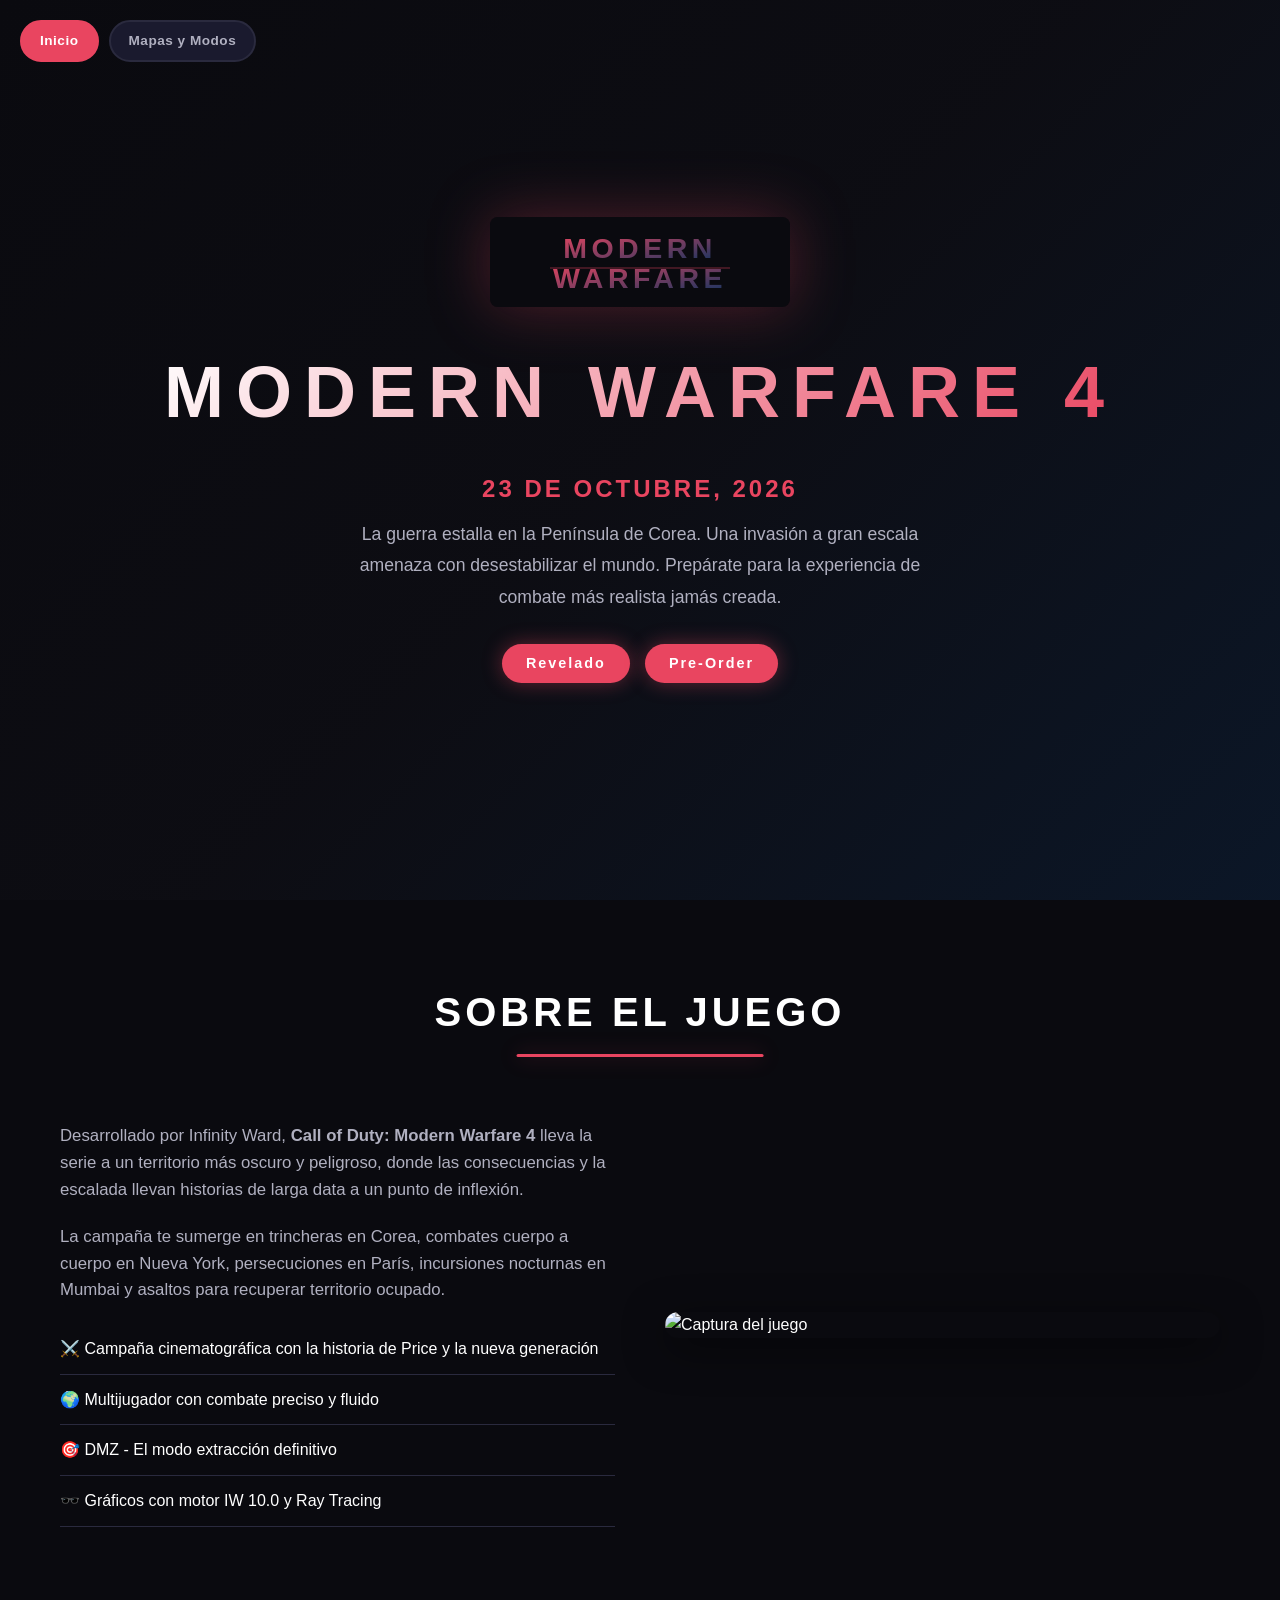
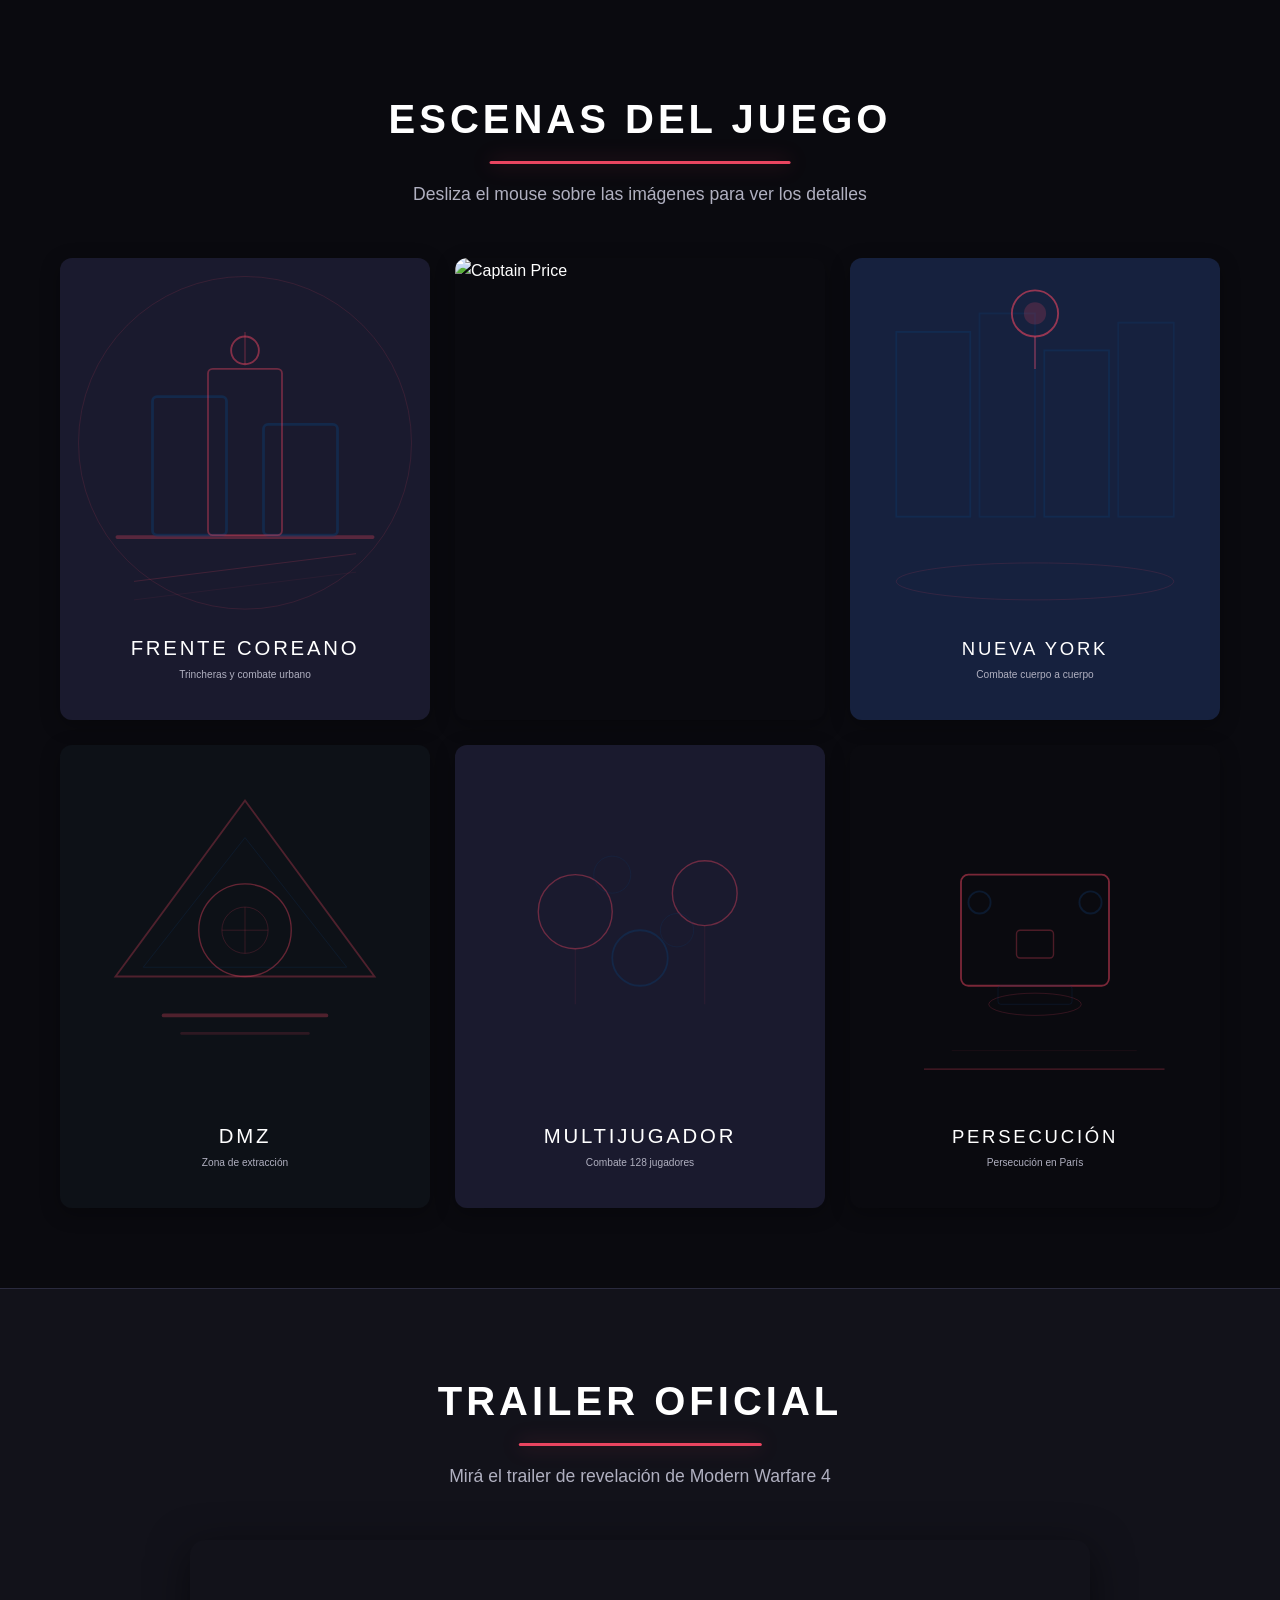
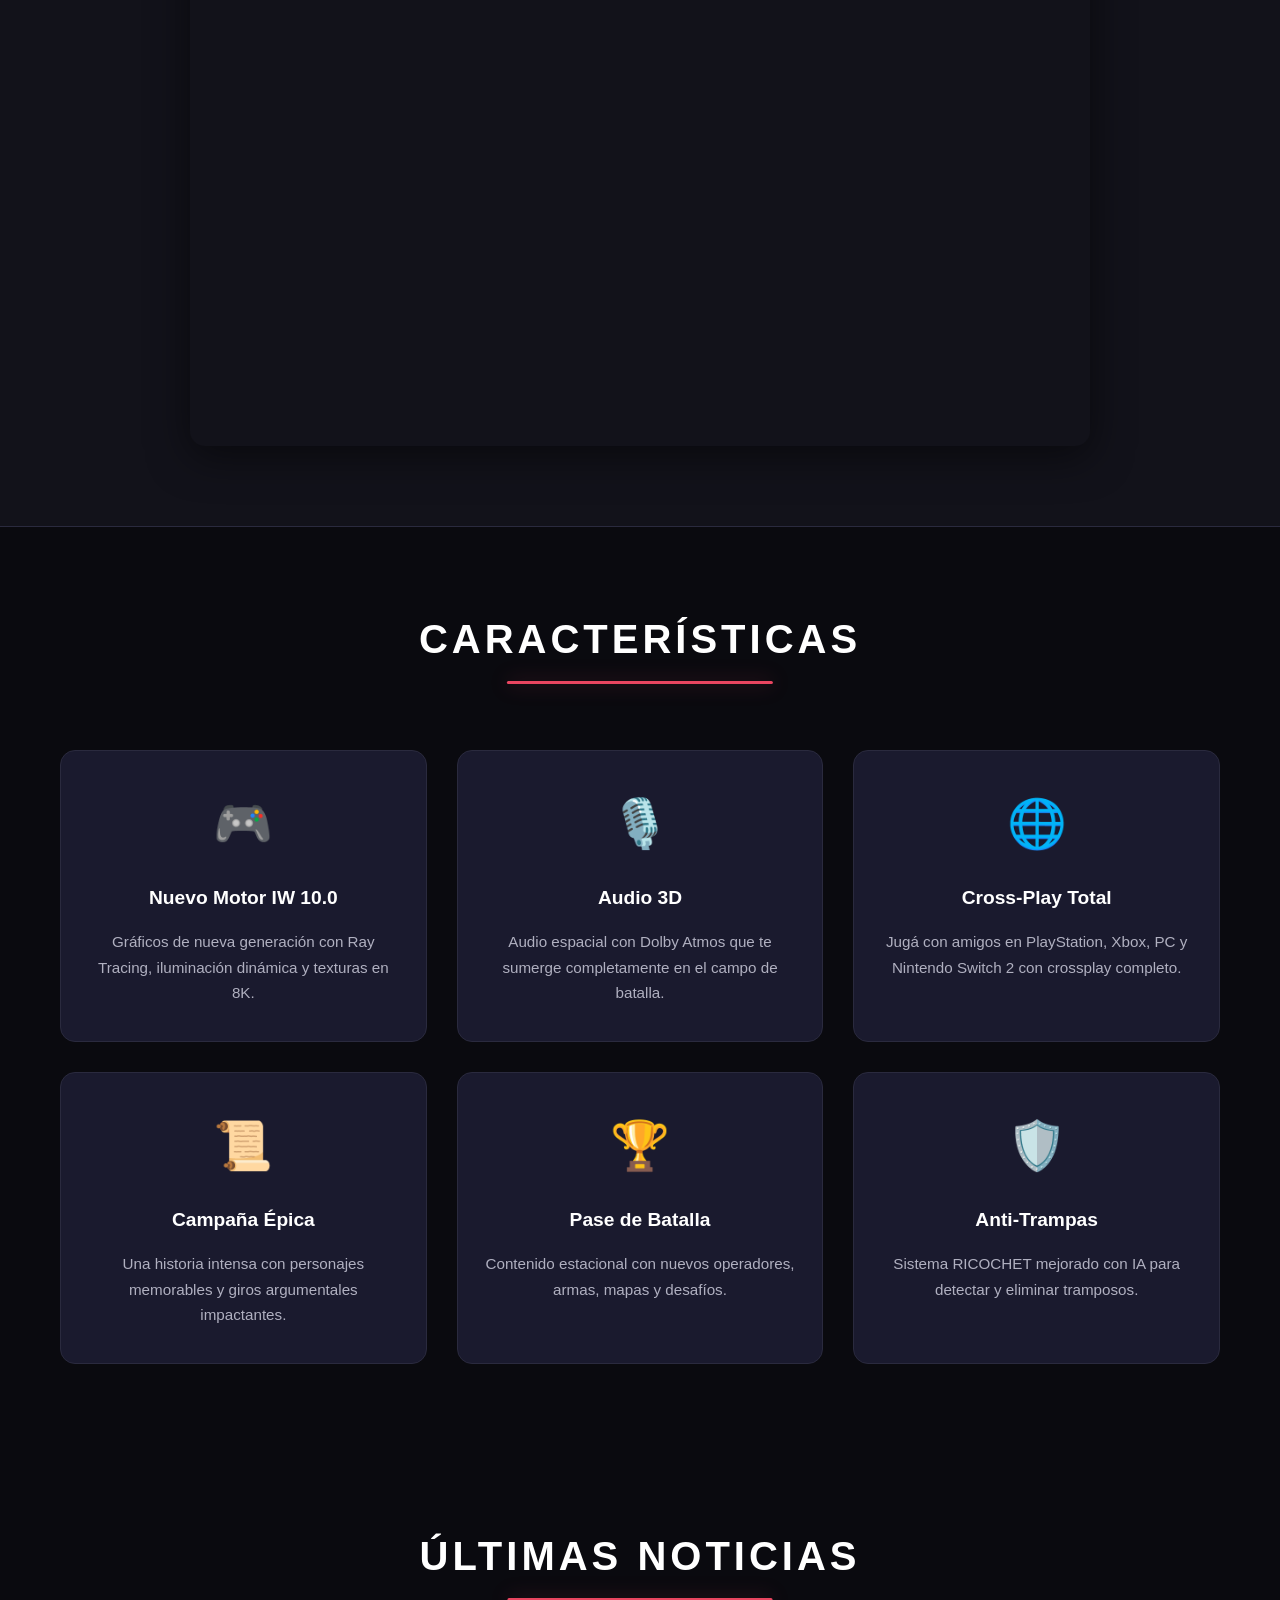
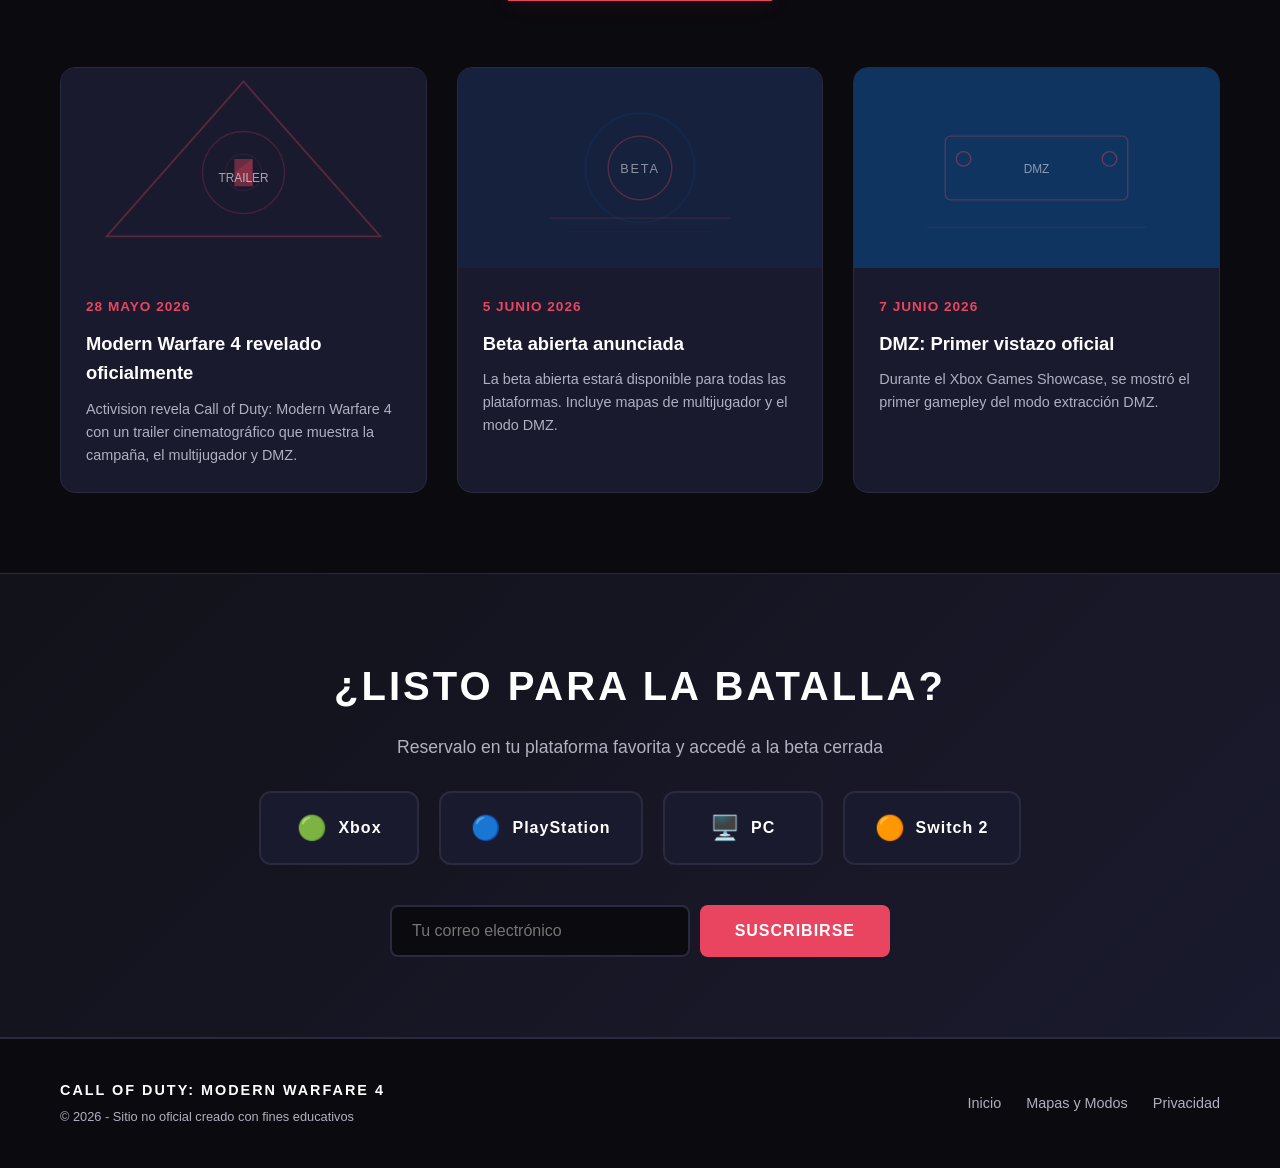
==== commit d987f1fa: "Remove theme toggle, keep only dark theme" ====
--- a/index.html
+++ b/index.html
@@ -8,12 +8,6 @@
 </head>
 <body>
 
-  <div class="theme-toggle-container">
-    <button id="themeToggle" class="theme-toggle" aria-label="Cambiar tema">
-      <span class="icon-dark">🌙</span>
-      <span class="icon-light">☀️</span>
-    </button>
-  </div>
 
   <nav class="page-nav">
     <a href="index.html" class="page-nav-link active">Inicio</a>
--- a/css/styles.css
+++ b/css/styles.css
@@ -11,22 +11,7 @@
   --glow: 0 0 20px rgba(233, 69, 96, 0.4);
 }
 
-[data-theme="light"] {
-  --bg-primary: #f0f0f5;
-  --bg-secondary: #ffffff;
-  --bg-card: #e8e8f0;
-  --text-primary: #1a1a2e;
-  --text-secondary: #555570;
-  --accent: #d6304a;
-  --accent-hover: #b8283e;
-  --border: #d0d0da;
-  --shadow: rgba(214, 48, 74, 0.25);
-  --glow: 0 0 20px rgba(214, 48, 74, 0.2);
-}
-
-[data-theme="light"] .hero-cover .hero-overlay {
-  background: linear-gradient(135deg, rgba(240,240,245,0.9) 0%, rgba(255,255,255,0.75) 50%, rgba(232,232,240,0.65) 100%);
-}
+
 
 * {
   margin: 0;
@@ -124,49 +109,7 @@
   min-height: 50vh;
 }
 
-.theme-toggle-container {
-  position: fixed;
-  top: 20px;
-  right: 20px;
-  z-index: 1000;
-}
-
-.theme-toggle {
-  background: var(--bg-card);
-  border: 2px solid var(--border);
-  color: var(--text-primary);
-  width: 50px;
-  height: 50px;
-  border-radius: 50%;
-  cursor: pointer;
-  font-size: 1.3rem;
-  display: flex;
-  align-items: center;
-  justify-content: center;
-  transition: all 0.4s ease;
-  box-shadow: var(--glow);
-}
-
-.theme-toggle:hover {
-  transform: scale(1.1);
-  box-shadow: 0 0 30px var(--shadow);
-}
-
-[data-theme="dark"] .icon-light {
-  display: none;
-}
-
-[data-theme="dark"] .icon-dark {
-  display: inline;
-}
-
-[data-theme="light"] .icon-light {
-  display: inline;
-}
-
-[data-theme="light"] .icon-dark {
-  display: none;
-}
+
 
 .hero {
   min-height: 100vh;
